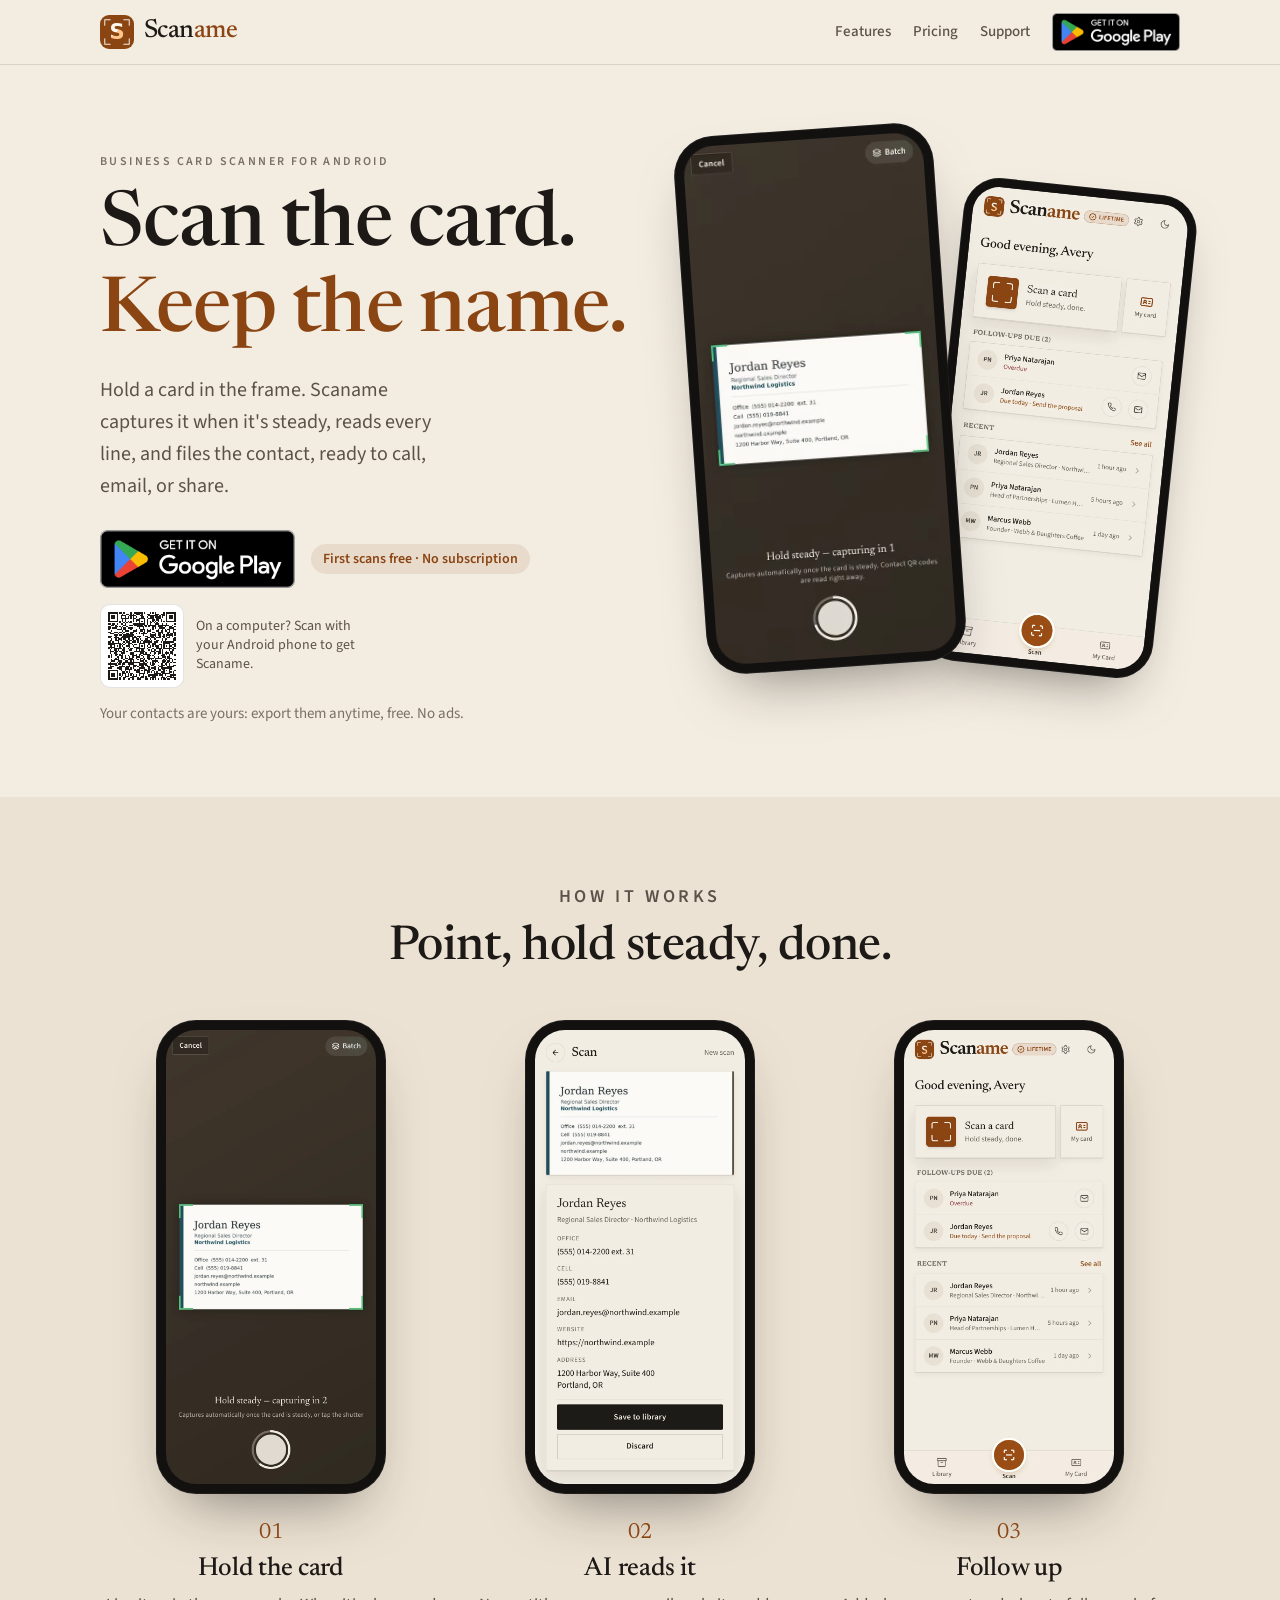
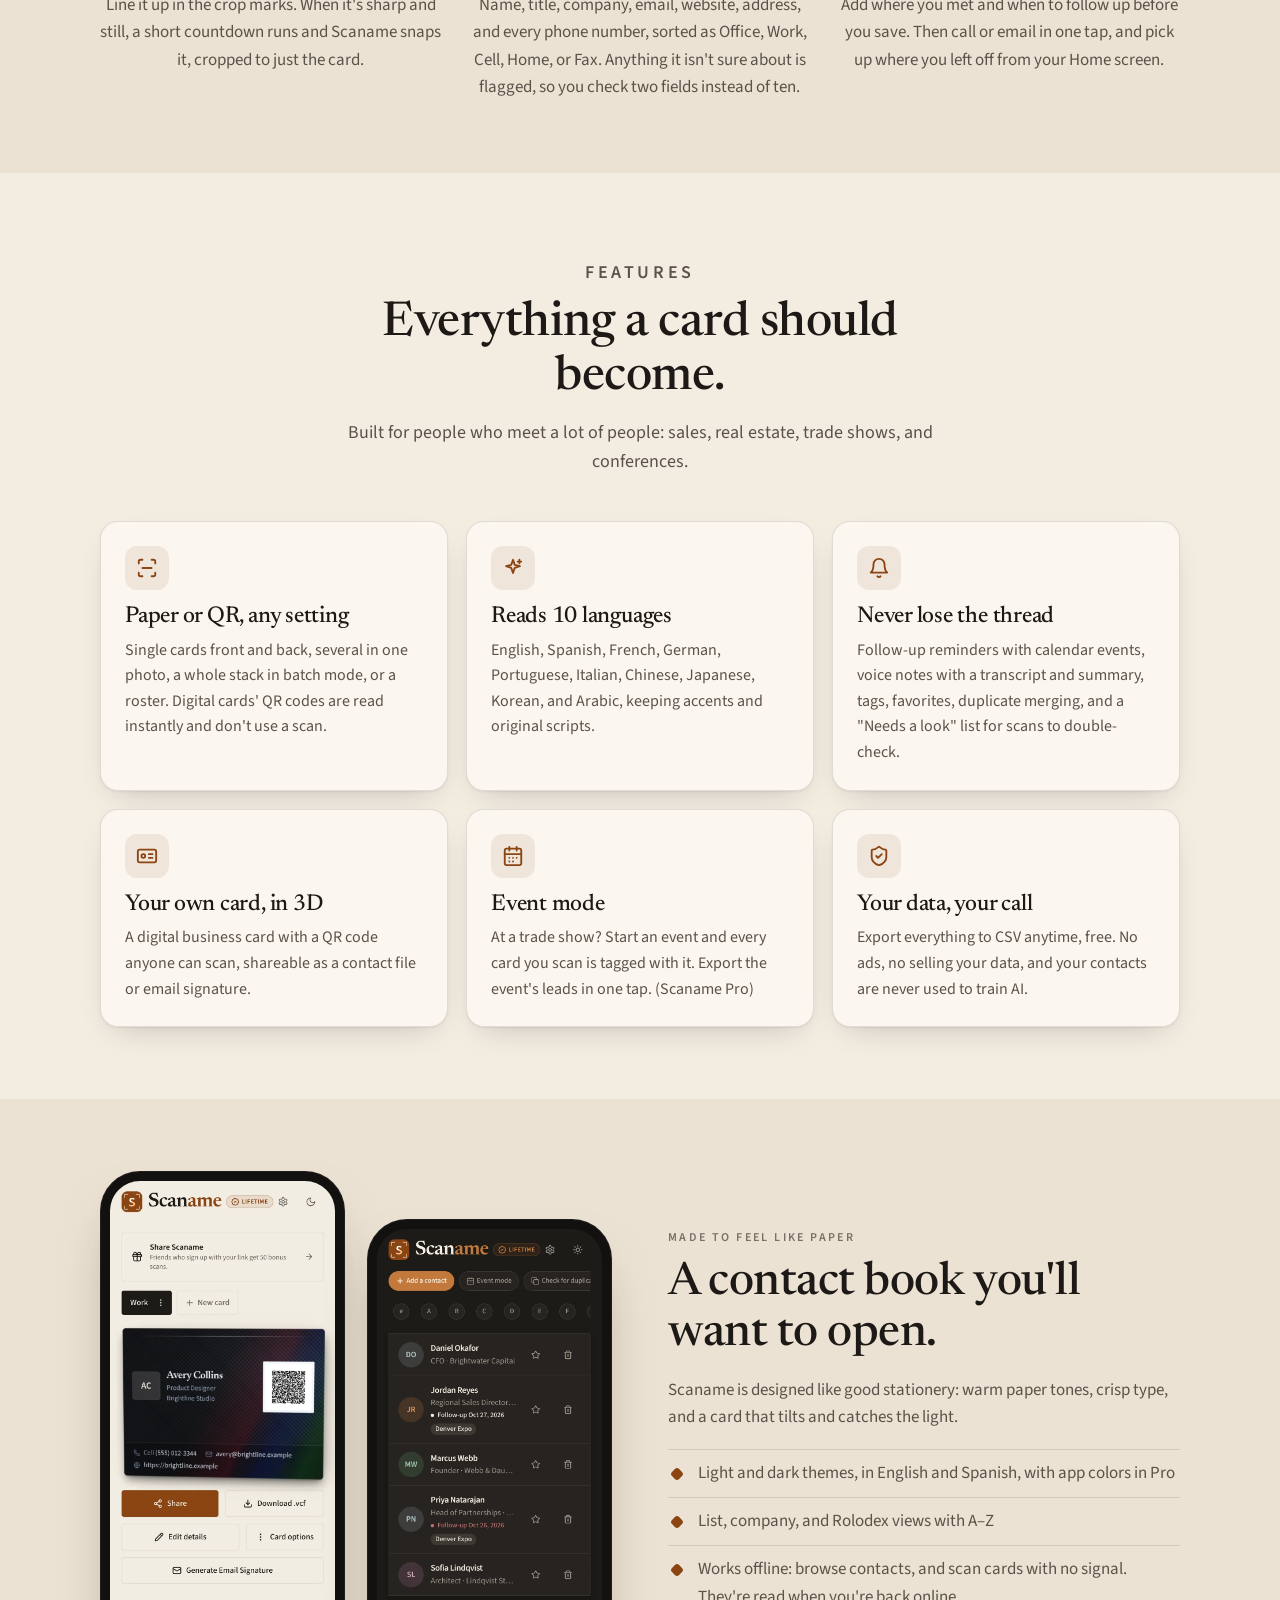
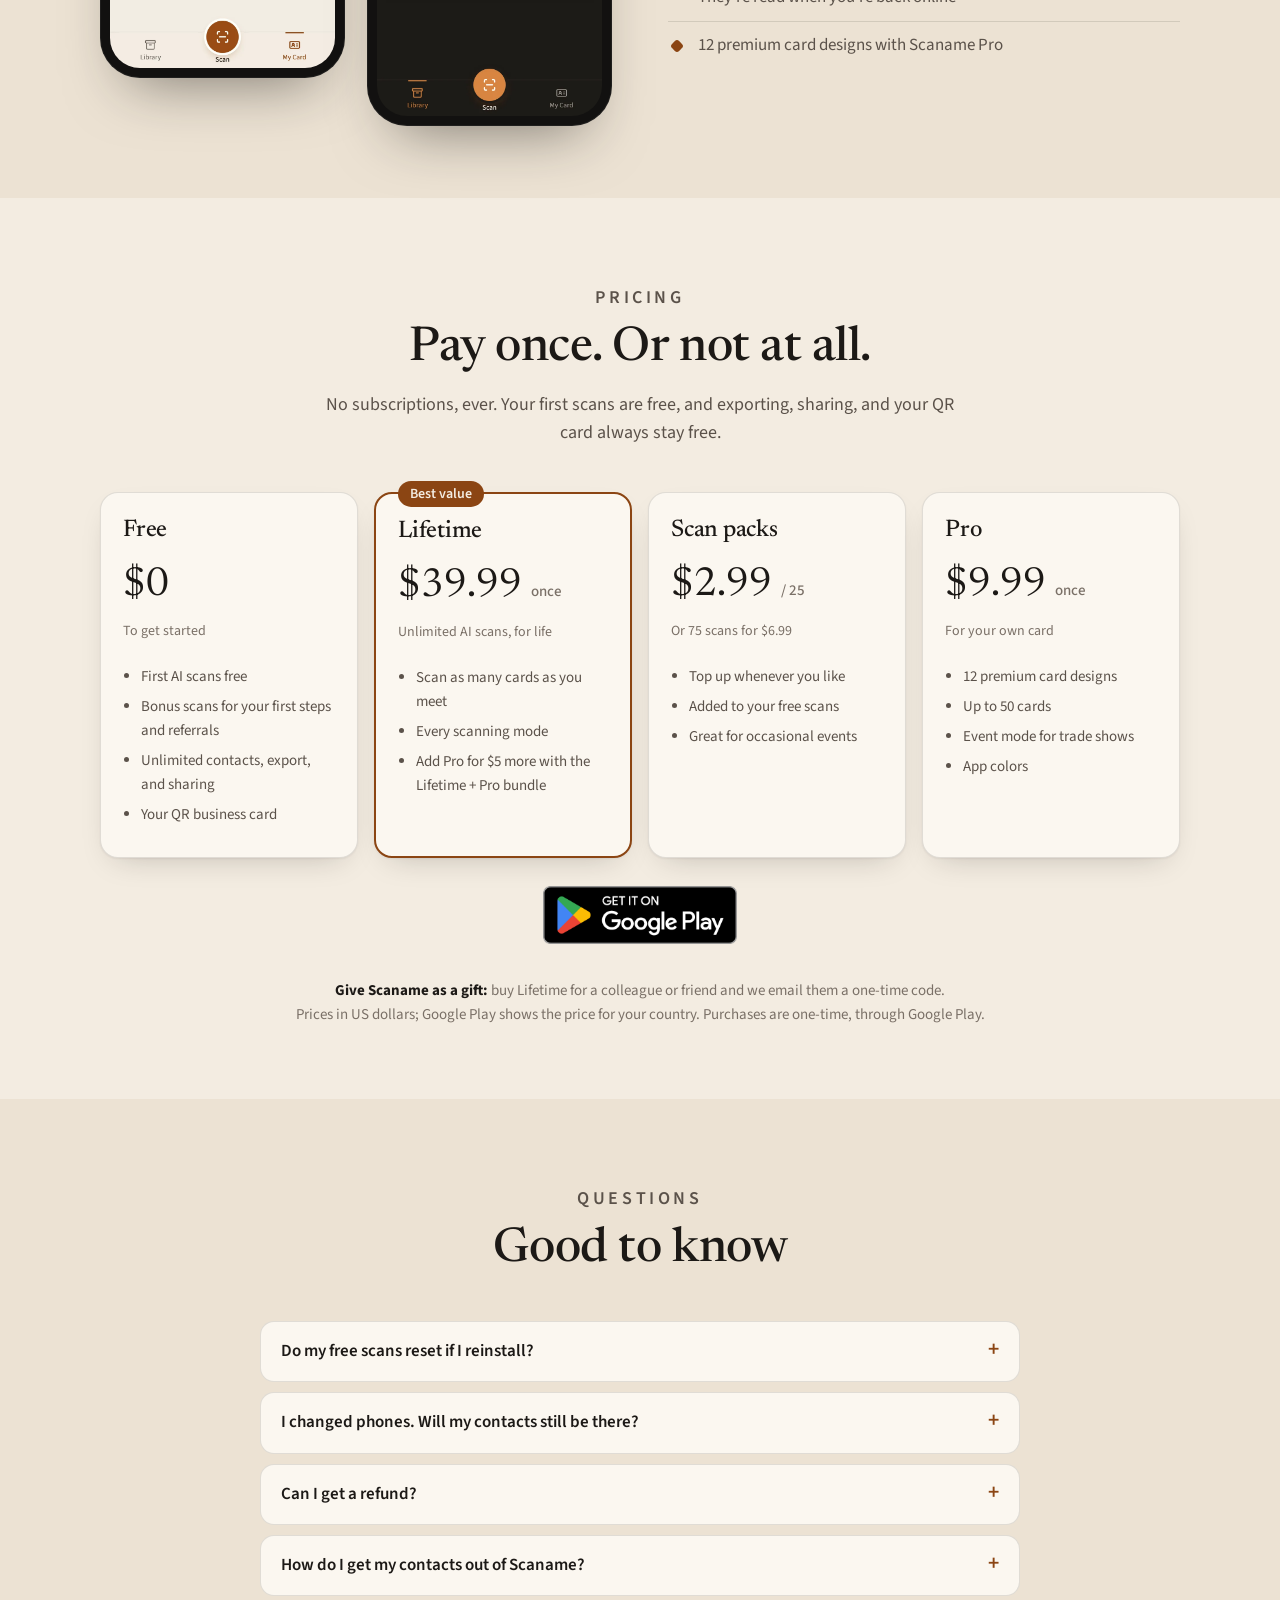
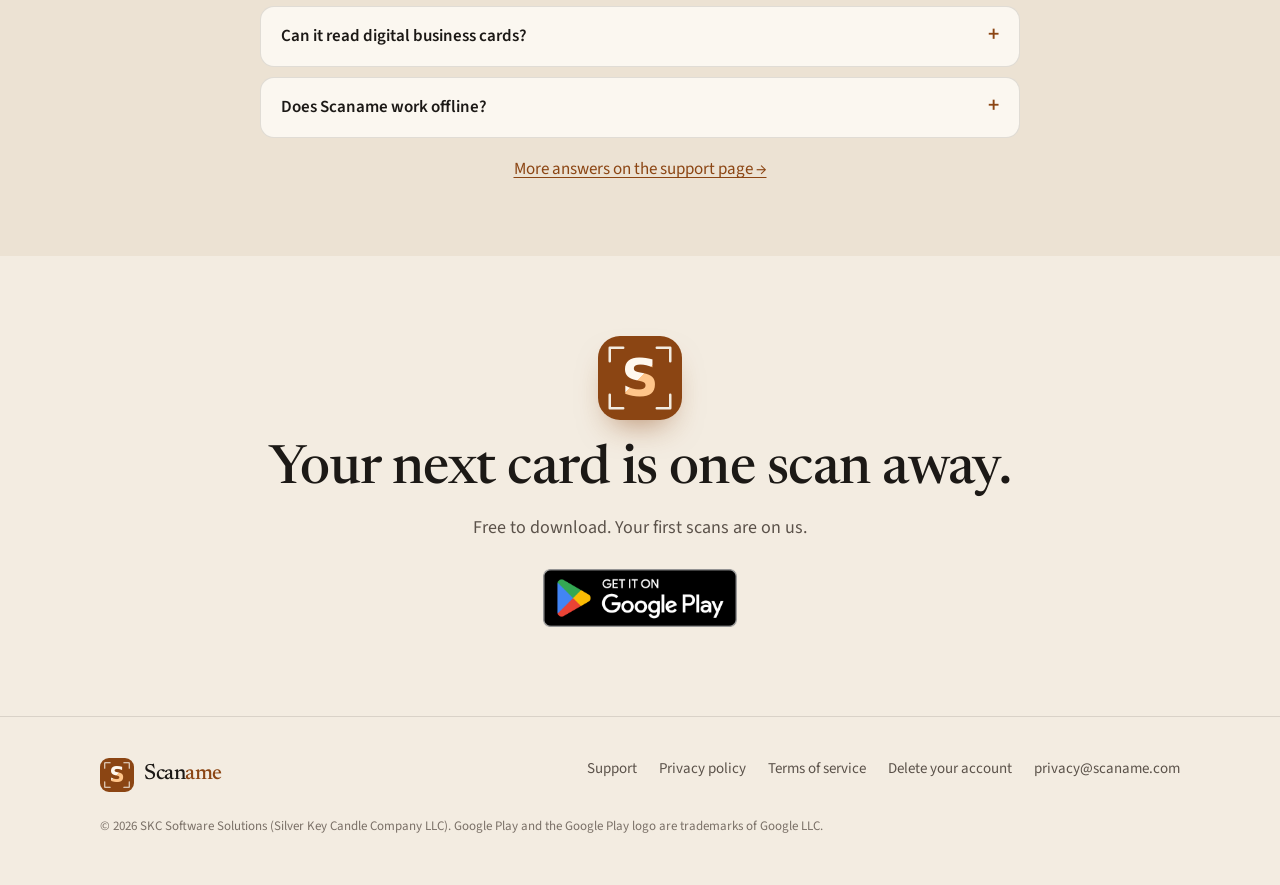
==== index.html @ 02da3399 "FAQ: scanning works with no signal Cards scanned offline are saved on the phone and read when the co" ====
<!doctype html>
<html lang="en">
<head>
<meta charset="utf-8">
<meta name="viewport" content="width=device-width, initial-scale=1">
<title>Scaname: business card scanner for Android</title>
<meta name="description" content="Scan business cards into contacts. Auto-capture, AI that reads every line, follow-ups, a QR business card, and no subscription.">
<link rel="canonical" href="https://scaname.com/">
<meta name="theme-color" content="#8b4513">
<meta property="og:type" content="website">
<meta property="og:title" content="Scaname: business card scanner for Android">
<meta property="og:description" content="Scan business cards into contacts. Auto-capture, AI that reads every line, follow-ups, a QR business card, and no subscription.">
<meta property="og:url" content="https://scaname.com/">
<meta property="og:image" content="https://scaname.com/assets/social-preview.png">
<meta name="twitter:card" content="summary_large_image">
<link rel="icon" href="/assets/icon.svg" type="image/svg+xml">
<link rel="icon" href="/assets/favicon-32.png" sizes="32x32" type="image/png">
<link rel="apple-touch-icon" href="/assets/apple-touch-icon.png">
<link rel="preconnect" href="https://fonts.googleapis.com">
<link rel="preconnect" href="https://fonts.gstatic.com" crossorigin>
<link href="https://fonts.googleapis.com/css2?family=Newsreader:opsz,wght@6..72,400;6..72,500&family=Source+Sans+3:wght@400;500;600;700&display=swap" rel="stylesheet">
<link rel="stylesheet" href="/assets/site.css?v=54ebdf9b">
</head>
<body>
<a class="skip" href="#main">Skip to content</a>
<header class="site-header">
  <div class="wrap">
    <a class="brand" href="/" aria-label="Scaname home">
      <img src="/assets/icon.svg" alt="" width="34" height="34">
      <span class="wordmark">Scan<span>ame</span></span>
    </a>
    <nav class="site-nav" aria-label="Main">
      <a href="/#features">Features</a>
      <a href="/#pricing">Pricing</a>
      <a href="/support">Support</a>
      <a class="play-small" href="https://play.google.com/store/apps/details?id=com.base6a77508bc9065e174b34ba67.app&amp;referrer=utm_source%3Dwebsite%26utm_medium%3Dweb%26utm_campaign%3Dheader%26utm_content%3Dhome"><img src="/assets/google-play-badge.png" alt="Get it on Google Play" width="117" height="35"></a>
    </nav>
  </div>
</header>

<main id="main">
<section class="hero">
  <div class="wrap">
    <div>
      <p class="eyebrow">Business card scanner for Android</p>
      <h1>Scan the card.<br><em>Keep the name.</em></h1>
      <p class="lede">Hold a card in the frame. Scaname captures it when it's steady, reads every line, and files the contact, ready to call, email, or share.</p>
      <div class="cta">
        <a class="play-badge" href="https://play.google.com/store/apps/details?id=com.base6a77508bc9065e174b34ba67.app&amp;referrer=utm_source%3Dwebsite%26utm_medium%3Dweb%26utm_campaign%3Dhero%26utm_content%3Dhome"><img src="/assets/google-play-badge.png" alt="Get it on Google Play" width="189" height="56"></a>
        <span class="pill">First scans free · No subscription</span>
        <div class="qr-get" aria-hidden="true"><img src="/assets/get-app-qr.svg" alt="" width="84" height="84"><span>On a computer? Scan with your Android phone to get Scaname.</span></div>
      </div>
      <p class="ios-note" hidden>Scaname is on Android for now. iPhone is on the way: <a href="mailto:support@scaname.com?subject=Tell%20me%20when%20Scaname%20is%20on%20iPhone">email us</a> and we&#x27;ll let you know.</p>
      <p class="fine">Your contacts are yours: export them anytime, free. No ads.</p>
    </div>
    <div class="phones" aria-hidden="false">
      <div class="phone"><video class="demo" poster="/assets/screens/camera.webp" width="390" height="844" autoplay muted loop playsinline preload="metadata" aria-label="Scaname capturing a business card on its own, reading every field, saving it with a follow-up, then reading a digital card&#x27;s QR code instantly"><source src="/assets/demo.mp4" type="video/mp4"><source src="/assets/demo.webm" type="video/webm"></video></div>
      <div class="phone"><img src="/assets/screens/home.webp" alt="The Scaname Home screen with follow-ups due and recent contacts" width="390" height="844"></div>
    </div>
  </div>
</section>

<section class="block alt" id="how">
  <div class="wrap">
    <div class="section-head">
      <p class="eyebrow">How it works</p>
      <h2>Point, hold steady, done.</h2>
    </div>
    <div class="steps">
      <div class="step"><div class="phone"><img src="/assets/screens/camera.webp" alt="Camera with crop marks turning green as the card is held steady" width="390" height="844" loading="lazy"></div><div class="num">01</div><h3>Hold the card</h3><p>Line it up in the crop marks. When it's sharp and still, a short countdown runs and Scaname snaps it, cropped to just the card.</p></div>
      <div class="step"><div class="phone"><img src="/assets/screens/scan.webp" alt="The AI result showing every field read from the card" width="390" height="844" loading="lazy"></div><div class="num">02</div><h3>AI reads it</h3><p>Name, title, company, email, website, address, and every phone number, sorted as Office, Work, Cell, Home, or Fax. Anything it isn't sure about is flagged, so you check two fields instead of ten.</p></div>
      <div class="step"><div class="phone"><img src="/assets/screens/home.webp" alt="The Home screen with follow-ups due and recent contacts" width="390" height="844" loading="lazy"></div><div class="num">03</div><h3>Follow up</h3><p>Add where you met and when to follow up before you save. Then call or email in one tap, and pick up where you left off from your Home screen.</p></div>
    </div>
  </div>
</section>

<section class="block" id="features">
  <div class="wrap">
    <div class="section-head">
      <p class="eyebrow">Features</p>
      <h2>Everything a card should become.</h2>
      <p>Built for people who meet a lot of people: sales, real estate, trade shows, and conferences.</p>
    </div>
    <div class="features">
      <div class="feature"><div class="ico"><svg viewBox="0 0 24 24" fill="none" stroke="currentColor" stroke-width="2" stroke-linecap="round" stroke-linejoin="round" aria-hidden="true"><path d="M3 7V5a2 2 0 0 1 2-2h2M17 3h2a2 2 0 0 1 2 2v2M21 17v2a2 2 0 0 1-2 2h-2M7 21H5a2 2 0 0 1-2-2v-2M7 12h10"/></svg></div><h3>Paper or QR, any setting</h3><p>Single cards front and back, several in one photo, a whole stack in batch mode, or a roster. Digital cards' QR codes are read instantly and don't use a scan.</p></div>
      <div class="feature"><div class="ico"><svg viewBox="0 0 24 24" fill="none" stroke="currentColor" stroke-width="2" stroke-linecap="round" stroke-linejoin="round" aria-hidden="true"><path d="M12 3l1.9 5.6L19.5 10l-5.6 1.9L12 17.5l-1.9-5.6L4.5 10l5.6-1.4z"/><path d="M19 3v4M17 5h4"/></svg></div><h3>Reads 10 languages</h3><p>English, Spanish, French, German, Portuguese, Italian, Chinese, Japanese, Korean, and Arabic, keeping accents and original scripts.</p></div>
      <div class="feature"><div class="ico"><svg viewBox="0 0 24 24" fill="none" stroke="currentColor" stroke-width="2" stroke-linecap="round" stroke-linejoin="round" aria-hidden="true"><path d="M6 8a6 6 0 0 1 12 0c0 7 3 9 3 9H3s3-2 3-9"/><path d="M10.3 21a1.94 1.94 0 0 0 3.4 0"/></svg></div><h3>Never lose the thread</h3><p>Follow-up reminders with calendar events, voice notes with a transcript and summary, tags, favorites, duplicate merging, and a "Needs a look" list for scans to double-check.</p></div>
      <div class="feature"><div class="ico"><svg viewBox="0 0 24 24" fill="none" stroke="currentColor" stroke-width="2" stroke-linecap="round" stroke-linejoin="round" aria-hidden="true"><rect x="2" y="5" width="20" height="14" rx="2"/><circle cx="8" cy="12" r="2"/><path d="M14 10h4M14 14h4"/></svg></div><h3>Your own card, in 3D</h3><p>A digital business card with a QR code anyone can scan, shareable as a contact file or email signature.</p></div>
      <div class="feature"><div class="ico"><svg viewBox="0 0 24 24" fill="none" stroke="currentColor" stroke-width="2" stroke-linecap="round" stroke-linejoin="round" aria-hidden="true"><rect x="3" y="4" width="18" height="18" rx="2"/><path d="M16 2v4M8 2v4M3 10h18M8 14h.01M12 14h.01M16 14h.01M8 18h.01M12 18h.01"/></svg></div><h3>Event mode</h3><p>At a trade show? Start an event and every card you scan is tagged with it. Export the event's leads in one tap. (Scaname Pro)</p></div>
      <div class="feature"><div class="ico"><svg viewBox="0 0 24 24" fill="none" stroke="currentColor" stroke-width="2" stroke-linecap="round" stroke-linejoin="round" aria-hidden="true"><path d="M20 13c0 5-3.5 7.5-7.66 8.95a1 1 0 0 1-.67-.01C7.5 20.5 4 18 4 13V6a1 1 0 0 1 1-1c2 0 4.5-1.2 6.24-2.72a1.17 1.17 0 0 1 1.52 0C14.51 3.81 17 5 19 5a1 1 0 0 1 1 1z"/><path d="m9 12 2 2 4-4"/></svg></div><h3>Your data, your call</h3><p>Export everything to CSV anytime, free. No ads, no selling your data, and your contacts are never used to train AI.</p></div>
    </div>
  </div>
</section>

<section class="block alt showcase">
  <div class="wrap">
    <div class="shots">
      <div class="phone"><img src="/assets/screens/mycard.webp" alt="A digital business card in a premium design with a QR code" width="390" height="844" loading="lazy"></div>
      <div class="phone"><img src="/assets/screens/library_dark.webp" alt="The contact library in dark mode" width="390" height="844" loading="lazy"></div>
    </div>
    <div>
      <p class="eyebrow">Made to feel like paper</p>
      <h2>A contact book you'll want to open.</h2>
      <p style="color:var(--ink-soft)">Scaname is designed like good stationery: warm paper tones, crisp type, and a card that tilts and catches the light.</p>
      <ul>
        <li>Light and dark themes, in English and Spanish, with app colors in Pro</li>
        <li>List, company, and Rolodex views with A–Z</li>
        <li>Works offline: browse contacts, and scan cards with no signal. They&#x27;re read when you&#x27;re back online</li>
        <li>12 premium card designs with Scaname Pro</li>
      </ul>
    </div>
  </div>
</section>

<section class="block" id="pricing">
  <div class="wrap">
    <div class="section-head">
      <p class="eyebrow">Pricing</p>
      <h2>Pay once. Or not at all.</h2>
      <p>No subscriptions, ever. Your first scans are free, and exporting, sharing, and your QR card always stay free.</p>
    </div>
    <div class="plans">
      <div class="plan"><h3>Free</h3><div class="price">$0</div><p class="note">To get started</p><ul><li>First AI scans free</li><li>Bonus scans for your first steps and referrals</li><li>Unlimited contacts, export, and sharing</li><li>Your QR business card</li></ul></div>
      <div class="plan featured"><span class="pill tag">Best value</span><h3>Lifetime</h3><div class="price">$39.99 <small>once</small></div><p class="note">Unlimited AI scans, for life</p><ul><li>Scan as many cards as you meet</li><li>Every scanning mode</li><li>Add Pro for $5 more with the Lifetime + Pro bundle</li></ul></div>
      <div class="plan"><h3>Scan packs</h3><div class="price">$2.99 <small>/ 25</small></div><p class="note">Or 75 scans for $6.99</p><ul><li>Top up whenever you like</li><li>Added to your free scans</li><li>Great for occasional events</li></ul></div>
      <div class="plan"><h3>Pro</h3><div class="price">$9.99 <small>once</small></div><p class="note">For your own card</p><ul><li>12 premium card designs</li><li>Up to 50 cards</li><li>Event mode for trade shows</li><li>App colors</li></ul></div>
    </div>
    <p class="pricing-cta"><a class="play-badge" href="https://play.google.com/store/apps/details?id=com.base6a77508bc9065e174b34ba67.app&amp;referrer=utm_source%3Dwebsite%26utm_medium%3Dweb%26utm_campaign%3Dpricing%26utm_content%3Dhome"><img src="/assets/google-play-badge.png" alt="Get it on Google Play" width="189" height="56"></a></p>
    <p class="pricing-foot"><strong>Give Scaname as a gift:</strong> buy Lifetime for a colleague or friend and we email them a one-time code.<br>Prices in US dollars; Google Play shows the price for your country. Purchases are one-time, through Google Play.</p>
  </div>
</section>

<section class="block alt">
  <div class="wrap">
    <div class="section-head"><p class="eyebrow">Questions</p><h2>Good to know</h2></div>
    <div class="faq">
      <details><summary>Do my free scans reset if I reinstall?</summary><p>No. Scans are counted on your account, so reinstalling or switching phones doesn&#x27;t reset them, and you don&#x27;t lose any.</p></details>
<details><summary>I changed phones. Will my contacts still be there?</summary><p>Yes. Your contacts, cards and notes are saved to your account, not your phone. Install Scaname from Google Play and sign in the same way you did before (email, Google or Apple), and everything will be there.</p></details>
<details><summary>Can I get a refund?</summary><p>Within 48 hours of buying, you can request a refund through Google Play, and it&#x27;s usually automatic. After that, refunds go through Google Play&#x27;s standard process. Our Terms of Service have the details.</p></details>
<details><summary>How do I get my contacts out of Scaname?</summary><p>Go to Settings, then Your data, then Export all contacts (CSV). It&#x27;s free, with no unlock needed. You can also share any single contact as a contact file.</p></details>
<details><summary>Can it read digital business cards?</summary><p>Yes. Point the camera at a contact QR code (another Scaname user&#x27;s card, or most digital-card apps) and the contact fills in instantly. QR codes don&#x27;t use a scan, even on the free plan.</p></details>
<details><summary>Does Scaname work offline?</summary><p>Yes. You can browse your contacts and your card without a connection, and changes sync when you&#x27;re back online. You can scan cards with no signal too: they&#x27;re saved on your phone and read automatically by the AI as soon as you&#x27;re back online. You&#x27;ll find them under Batch.</p></details>
      <p style="text-align:center;margin-top:18px"><a href="/support">More answers on the support page →</a></p>
    </div>
  </div>
</section>

<section class="cta-band">
  <div class="wrap">
    <img class="icon" src="/assets/icon.svg" alt="" width="84" height="84">
    <h2>Your next card is one scan away.</h2>
    <p>Free to download. Your first scans are on us.</p>
    <a class="play-badge" href="https://play.google.com/store/apps/details?id=com.base6a77508bc9065e174b34ba67.app&amp;referrer=utm_source%3Dwebsite%26utm_medium%3Dweb%26utm_campaign%3Dcta%26utm_content%3Dhome"><img src="/assets/google-play-badge.png" alt="Get it on Google Play" width="189" height="56"></a>
    <p class="ios-note" hidden>Scaname is on Android for now. iPhone is on the way: <a href="mailto:support@scaname.com?subject=Tell%20me%20when%20Scaname%20is%20on%20iPhone">email us</a> and we&#x27;ll let you know.</p>
  </div>
</section>
</main>
<div class="get-bar" hidden>
  <img src="/assets/icon.svg" alt="" width="36" height="36">
  <span><strong>Scaname</strong><small>Free on Google Play</small></span>
  <a class="get-bar-btn" href="https://play.google.com/store/apps/details?id=com.base6a77508bc9065e174b34ba67.app&amp;referrer=utm_source%3Dwebsite%26utm_medium%3Dweb%26utm_campaign%3Dsticky_bar%26utm_content%3Dhome">Install</a>
  <button type="button" class="get-bar-close" aria-label="Close">×</button>
</div>
<footer class="site-footer">
  <div class="wrap">
    <a class="brand" href="/"><img src="/assets/icon.svg" alt="" width="28" height="28"><span class="wordmark" style="font-size:22px">Scan<span>ame</span></span></a>
    <nav aria-label="Footer">
      <a href="/support">Support</a>
      <a href="/privacy">Privacy policy</a>
      <a href="/terms">Terms of service</a>
      <a href="/delete-account">Delete your account</a>
      <a href="mailto:privacy@scaname.com">privacy@scaname.com</a>
    </nav>
    <p class="legal">© 2026 SKC Software Solutions (Silver Key Candle Company LLC). Google Play and the Google Play logo are trademarks of Google LLC.</p>
  </div>
</footer>
<script src="/assets/site.js?v=55bf792c" defer></script>
</body>
</html>
---- assets/site.css ----
/* Scaname website. Same palette and type as the app (src/index.css):
   Newsreader for display, Source Sans 3 for text, paper / ink / rust. */
:root {
  --paper: #f3ece1;
  --paper-2: #ece2d3;
  --card: #fbf7f0;
  --ink: #1c1916;
  --ink-soft: #5b524a;
  --muted: #7a7067;
  --rust: #8b4513;
  --rust-soft: rgba(139, 69, 19, 0.1);
  --line: rgba(28, 25, 22, 0.12);
  --shadow: 0 1px 2px rgba(28, 25, 22, 0.06), 0 12px 32px -16px rgba(28, 25, 22, 0.28);
  --radius: 18px;
  --display: "Newsreader", Georgia, "Times New Roman", serif;
  --body: "Source Sans 3", system-ui, -apple-system, "Segoe UI", Roboto, sans-serif;
}
@media (prefers-color-scheme: dark) {
  :root {
    --paper: #1c1916;
    --paper-2: #24201c;
    --card: #2a2622;
    --ink: #f3ece1;
    --ink-soft: #c9bfb2;
    --muted: #9d9286;
    --rust: #c47a3a;
    --rust-soft: rgba(196, 122, 58, 0.14);
    --line: rgba(243, 236, 225, 0.12);
    --shadow: 0 1px 2px rgba(0, 0, 0, 0.3), 0 16px 36px -18px rgba(0, 0, 0, 0.7);
  }
}

*, *::before, *::after { box-sizing: border-box; }
html { -webkit-text-size-adjust: 100%; scroll-behavior: smooth; }
@media (prefers-reduced-motion: reduce) { html { scroll-behavior: auto; } }
body {
  margin: 0;
  background: var(--paper);
  color: var(--ink);
  font: 400 17px/1.6 var(--body);
  -webkit-font-smoothing: antialiased;
}
img { max-width: 100%; height: auto; display: block; }
a { color: var(--rust); text-underline-offset: 3px; }
h1, h2, h3 { font-family: var(--display); font-weight: 500; line-height: 1.12; margin: 0; letter-spacing: -0.01em; }
p { margin: 0; }
.wrap { width: 100%; max-width: 1120px; margin: 0 auto; padding: 0 20px; }
.narrow { max-width: 760px; }
.skip { position: absolute; left: -9999px; }
.skip:focus { left: 16px; top: 16px; background: var(--card); padding: 8px 12px; border-radius: 8px; z-index: 10; }
:focus-visible { outline: 2px solid var(--rust); outline-offset: 3px; border-radius: 6px; }

/* Header */
.site-header {
  position: sticky; top: 0; z-index: 5;
  background: color-mix(in srgb, var(--paper) 88%, transparent);
  backdrop-filter: blur(10px);
  border-bottom: 1px solid var(--line);
}
.site-header .wrap { display: flex; align-items: center; gap: 16px; height: 64px; }
.brand { display: inline-flex; align-items: center; gap: 10px; text-decoration: none; color: var(--ink); }
.brand img { width: 34px; height: 34px; border-radius: 9px; }
.wordmark { font-family: var(--display); font-size: 26px; font-weight: 500; letter-spacing: -0.02em; }
.wordmark span { color: var(--rust); }
.site-nav { margin-left: auto; display: flex; align-items: center; gap: 22px; }
.site-nav a { color: var(--ink-soft); text-decoration: none; font-weight: 500; font-size: 15px; }
.site-nav a:hover { color: var(--ink); }
.site-nav .play-small img { height: 38px; width: auto; }
@media (max-width: 720px) {
  .site-nav a:not(.play-small) { display: none; }
}

/* Buttons and badges */
.play-badge { display: inline-block; }
.play-badge img { height: 58px; width: auto; }
.btn {
  display: inline-flex; align-items: center; justify-content: center; gap: 8px;
  padding: 12px 20px; border-radius: 12px; font-weight: 600; text-decoration: none;
  border: 1px solid var(--line); color: var(--ink); background: var(--card);
}
.btn:hover { border-color: var(--rust); }
.eyebrow { font-size: 12px; letter-spacing: 0.2em; text-transform: uppercase; color: var(--muted); font-weight: 600; }
.pill {
  display: inline-flex; align-items: center; gap: 6px;
  padding: 4px 12px; border-radius: 999px; font-size: 14px; font-weight: 600;
  background: var(--rust-soft); color: var(--rust);
}

/* Hero */
.hero { padding: 64px 0 48px; overflow: hidden; }
.hero .wrap { display: grid; grid-template-columns: 1.05fr 0.95fr; gap: 48px; align-items: center; }
.hero h1 { font-size: clamp(44px, 6.4vw, 76px); margin: 14px 0 18px; }
.hero h1 em { font-style: normal; color: var(--rust); }
.hero .lede { font-size: 20px; color: var(--ink-soft); max-width: 34ch; }
.hero .cta { margin-top: 28px; display: flex; flex-wrap: wrap; align-items: center; gap: 16px; }
.hero .fine { margin-top: 14px; color: var(--muted); font-size: 15px; }
.phones { position: relative; height: 620px; }
/* The demo video (first phone) stays in front; the Home screen tucks in behind. */
.phones .phone:first-child { position: absolute; left: 0; top: 0; transform: rotate(-4deg); z-index: 2; }
.phones .phone:last-child { position: absolute; right: -4%; top: 70px; transform: rotate(6deg) scale(0.9); transform-origin: top right; z-index: 1; }
@media (max-width: 900px) {
  .hero .wrap { grid-template-columns: 1fr; }
  .hero { padding-top: 40px; }
  .phones { height: 520px; max-width: 480px; margin: 8px auto 0; width: 100%; }
  /* One phone on small screens: just the video, centered and uncovered. */
  .phones .phone:first-child { left: 50%; transform: translateX(-50%) rotate(-2deg); }
  .phones .phone:last-child { display: none; }
}

/* Phone frame around a screenshot */
.phone {
  width: 260px; padding: 10px; border-radius: 40px;
  background: #121110; box-shadow: 0 30px 60px -28px rgba(28, 25, 22, 0.55), 0 0 0 1px rgba(255, 255, 255, 0.06) inset;
}
.phone img { border-radius: 30px; width: 100%; aspect-ratio: 390 / 844; object-fit: cover; }
@media (max-width: 520px) { .phone { width: 210px; } }

/* Sections */
section.block { padding: 72px 0; }
section.alt { background: var(--paper-2); }
.section-head { text-align: center; max-width: 640px; margin: 0 auto 44px; }
.section-head h2 { font-size: clamp(32px, 4.4vw, 48px); margin-top: 10px; }
.section-head p { margin-top: 14px; color: var(--ink-soft); font-size: 18px; }

/* Steps */
.steps { display: grid; grid-template-columns: repeat(3, 1fr); gap: 28px; }
.step { text-align: center; }
.step .phone { margin: 0 auto 22px; width: 230px; }
.step .num { font-family: var(--display); color: var(--rust); font-size: 22px; }
.step h3 { font-size: 26px; margin: 4px 0 8px; }
.step p { color: var(--ink-soft); }
@media (max-width: 860px) { .steps { grid-template-columns: 1fr; gap: 48px; } }

/* Feature cards */
.features { display: grid; grid-template-columns: repeat(3, 1fr); gap: 18px; }
.feature {
  background: var(--card); border: 1px solid var(--line); border-radius: var(--radius);
  padding: 24px; box-shadow: var(--shadow);
}
.feature .ico {
  width: 44px; height: 44px; border-radius: 12px; display: grid; place-items: center;
  background: var(--rust-soft); color: var(--rust); margin-bottom: 14px;
}
.feature .ico svg { width: 22px; height: 22px; }
.feature h3 { font-size: 23px; margin-bottom: 8px; }
.feature p { color: var(--ink-soft); font-size: 16px; }
@media (max-width: 900px) { .features { grid-template-columns: 1fr 1fr; } }
@media (max-width: 600px) { .features { grid-template-columns: 1fr; } }

/* Showcase */
.showcase .wrap { display: grid; grid-template-columns: minmax(0, 1fr) minmax(0, 1fr); gap: 56px; align-items: center; }
.showcase .shots { display: flex; gap: 22px; justify-content: center; align-items: flex-start; }
.showcase .shots .phone:last-child { margin-top: 48px; }
.showcase h2 { font-size: clamp(32px, 4.4vw, 46px); margin: 10px 0 16px; }
.showcase ul { margin: 18px 0 0; padding: 0; list-style: none; }
.showcase li { padding: 10px 0 10px 30px; position: relative; color: var(--ink-soft); border-top: 1px solid var(--line); }
.showcase li::before { content: ""; position: absolute; left: 4px; top: 19px; width: 10px; height: 10px; border-radius: 3px; background: var(--rust); transform: rotate(45deg); }
@media (max-width: 900px) {
  .showcase .wrap { grid-template-columns: minmax(0, 1fr); }
  .showcase .shots { order: 2; }
}
@media (max-width: 560px) {
  .showcase .shots { gap: 12px; }
  .showcase .shots .phone { width: calc(50% - 6px); padding: 7px; border-radius: 30px; }
  .showcase .shots .phone img { border-radius: 23px; }
}

/* Pricing */
.plans { display: grid; grid-template-columns: repeat(4, 1fr); gap: 16px; align-items: stretch; }
.plan {
  background: var(--card); border: 1px solid var(--line); border-radius: var(--radius);
  padding: 24px 22px; display: flex; flex-direction: column; box-shadow: var(--shadow);
}
.plan.featured { border: 2px solid var(--rust); position: relative; }
/* A solid tag that sits on the card's top border (the plain pill is see-through,
   so the border line ran through its text). */
.plan.featured .tag {
  position: absolute; top: 0; left: 22px; transform: translateY(-50%);
  background: var(--rust); color: var(--paper); line-height: 1.3; white-space: nowrap;
}
.plan h3 { font-size: 24px; }
.plan .price { font-family: var(--display); font-size: 40px; margin: 10px 0 2px; }
.plan .price small { font-family: var(--body); font-size: 15px; color: var(--muted); font-weight: 500; }
.plan .note { color: var(--muted); font-size: 14px; }
.plan ul { margin: 16px 0 0; padding-left: 18px; color: var(--ink-soft); font-size: 15px; }
.plan li { margin: 6px 0; }
.pricing-foot { text-align: center; margin-top: 26px; color: var(--muted); font-size: 15px; }
.pricing-foot strong { color: var(--ink); }
@media (max-width: 1000px) { .plans { grid-template-columns: 1fr 1fr; } }
@media (max-width: 560px) { .plans { grid-template-columns: 1fr; } }

/* FAQ */
.faq { max-width: 760px; margin: 0 auto; }
.faq details {
  background: var(--card); border: 1px solid var(--line); border-radius: 14px;
  padding: 0 20px; margin-bottom: 10px;
}
.faq summary { cursor: pointer; padding: 16px 0; font-weight: 600; list-style: none; display: flex; justify-content: space-between; gap: 12px; }
.faq summary::-webkit-details-marker { display: none; }
.faq summary::after { content: "+"; color: var(--rust); font-size: 22px; line-height: 1; }
.faq details[open] summary::after { content: "–"; }
.faq details p { padding: 0 0 18px; color: var(--ink-soft); }

/* Final call to action */
.cta-band { text-align: center; padding: 80px 0; }
.cta-band img.icon { width: 84px; height: 84px; border-radius: 22px; margin: 0 auto 20px; box-shadow: 0 16px 32px -14px rgba(139, 69, 19, 0.6); }
.cta-band h2 { font-size: clamp(34px, 5vw, 54px); }
.cta-band p { color: var(--ink-soft); margin: 14px auto 26px; max-width: 46ch; font-size: 18px; }

/* Text pages: legal, support, account deletion */
.page { padding: 48px 0 72px; }
.page h1 { font-size: clamp(36px, 5vw, 52px); }
.page .updated { color: var(--muted); font-size: 15px; margin: 10px 0 28px; }
.doc {
  background: var(--card); border: 1px solid var(--line); border-radius: var(--radius);
  padding: 28px; box-shadow: var(--shadow);
}
.doc h2 { font-family: var(--body); font-size: 20px; font-weight: 700; margin: 30px 0 10px; letter-spacing: 0; }
.doc section:first-child h2, .doc > h2:first-child { margin-top: 0; }
.doc p, .doc li { color: var(--ink-soft); font-size: 16px; }
.doc p + p { margin-top: 10px; }
.doc ul, .doc ol { padding-left: 22px; margin: 8px 0; }
.doc li { margin: 6px 0; }
.doc strong { color: var(--ink); }
.callout {
  border-left: 4px solid var(--rust); background: var(--rust-soft);
  padding: 14px 18px; border-radius: 10px; margin: 16px 0; color: var(--ink);
}
@media (max-width: 560px) { .doc { padding: 20px; } }

/* Footer */
.site-footer { border-top: 1px solid var(--line); padding: 40px 0 48px; color: var(--muted); font-size: 15px; }
.site-footer .wrap { display: flex; flex-wrap: wrap; gap: 24px; justify-content: space-between; align-items: flex-start; }
.site-footer nav { display: flex; flex-wrap: wrap; gap: 8px 22px; }
.site-footer nav a { color: var(--ink-soft); text-decoration: none; }
.site-footer nav a:hover { color: var(--rust); }
.site-footer .legal { width: 100%; font-size: 13px; }

/* --- Getting to the app --------------------------------------------- */
.phone video { display: block; border-radius: 30px; width: 100%; height: auto; aspect-ratio: 390 / 844; object-fit: cover; background: var(--ink); }

/* Desktop: a QR code to send people to their phone. */
.qr-get { display: none; align-items: center; gap: 12px; max-width: 280px; }
.qr-get img { width: 84px; height: 84px; padding: 6px; background: #fff; border-radius: 10px; border: 1px solid var(--line); }
.qr-get span { font-size: 14px; color: var(--ink-soft); line-height: 1.35; }
@media (min-width: 900px) and (hover: hover) and (pointer: fine) { .qr-get { display: flex; } }

/* iPhone visitors. */
.ios-note { margin-top: 14px; font-size: 15px; color: var(--ink-soft); }
.ios-note[hidden] { display: none; }
.cta-band .ios-note { margin-top: 16px; }

.pricing-cta { text-align: center; margin: 28px 0 0; }

/* Android phones: a slim bar once the top badge has scrolled away. */
.get-bar {
  position: fixed; left: 12px; right: 12px; bottom: calc(12px + env(safe-area-inset-bottom)); z-index: 50;
  display: flex; align-items: center; gap: 12px; padding: 10px 10px 10px 12px;
  background: var(--card); color: var(--ink); border: 1px solid var(--line); border-radius: 16px;
  box-shadow: 0 10px 30px rgba(28, 25, 22, 0.18);
}
.get-bar[hidden] { display: none; }
.get-bar img { border-radius: 9px; flex-shrink: 0; }
.get-bar span { display: flex; flex-direction: column; line-height: 1.2; min-width: 0; flex: 1; }
.get-bar small { color: var(--ink-soft); font-size: 13px; }
.get-bar-btn {
  background: var(--rust); color: #fff; text-decoration: none; font-weight: 600; font-size: 15px;
  padding: 9px 18px; border-radius: 999px; flex-shrink: 0;
}
.get-bar-close { background: none; border: 0; color: var(--ink-soft); font-size: 24px; line-height: 1; padding: 4px 6px; cursor: pointer; }
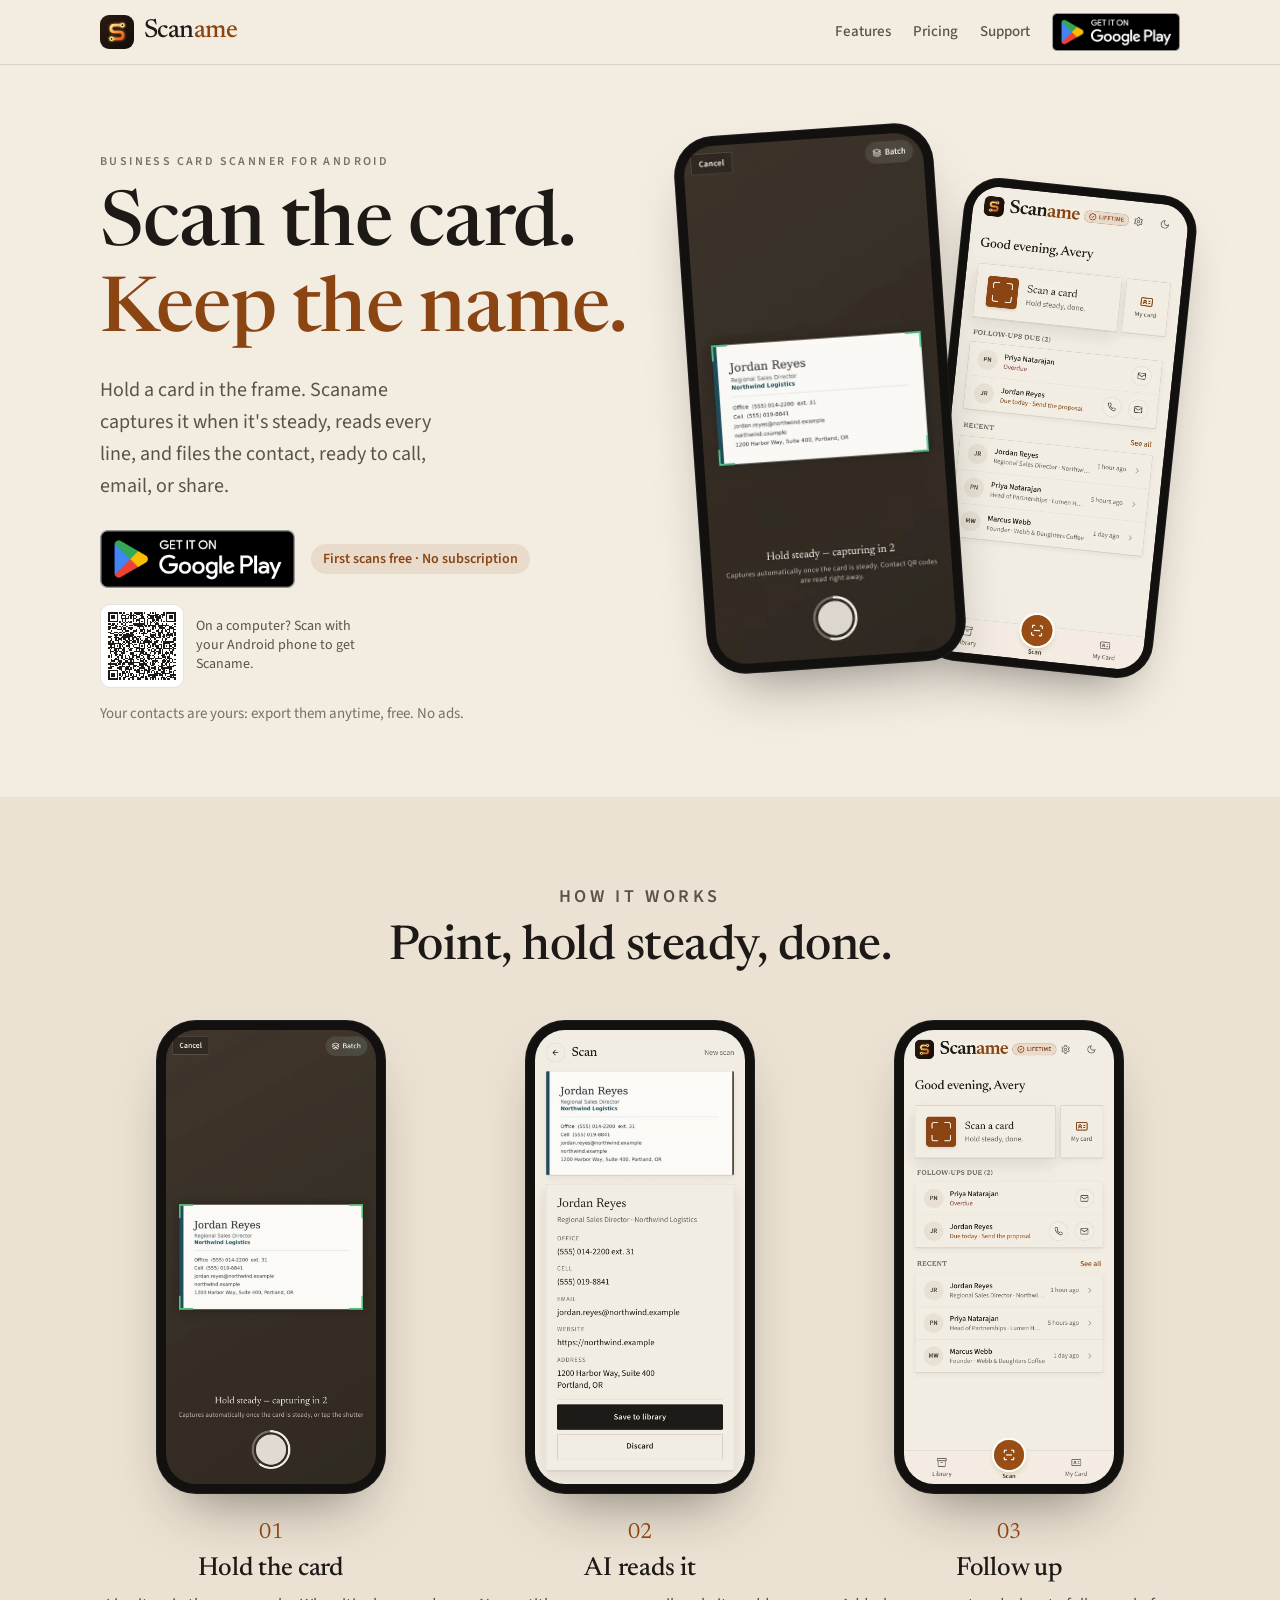
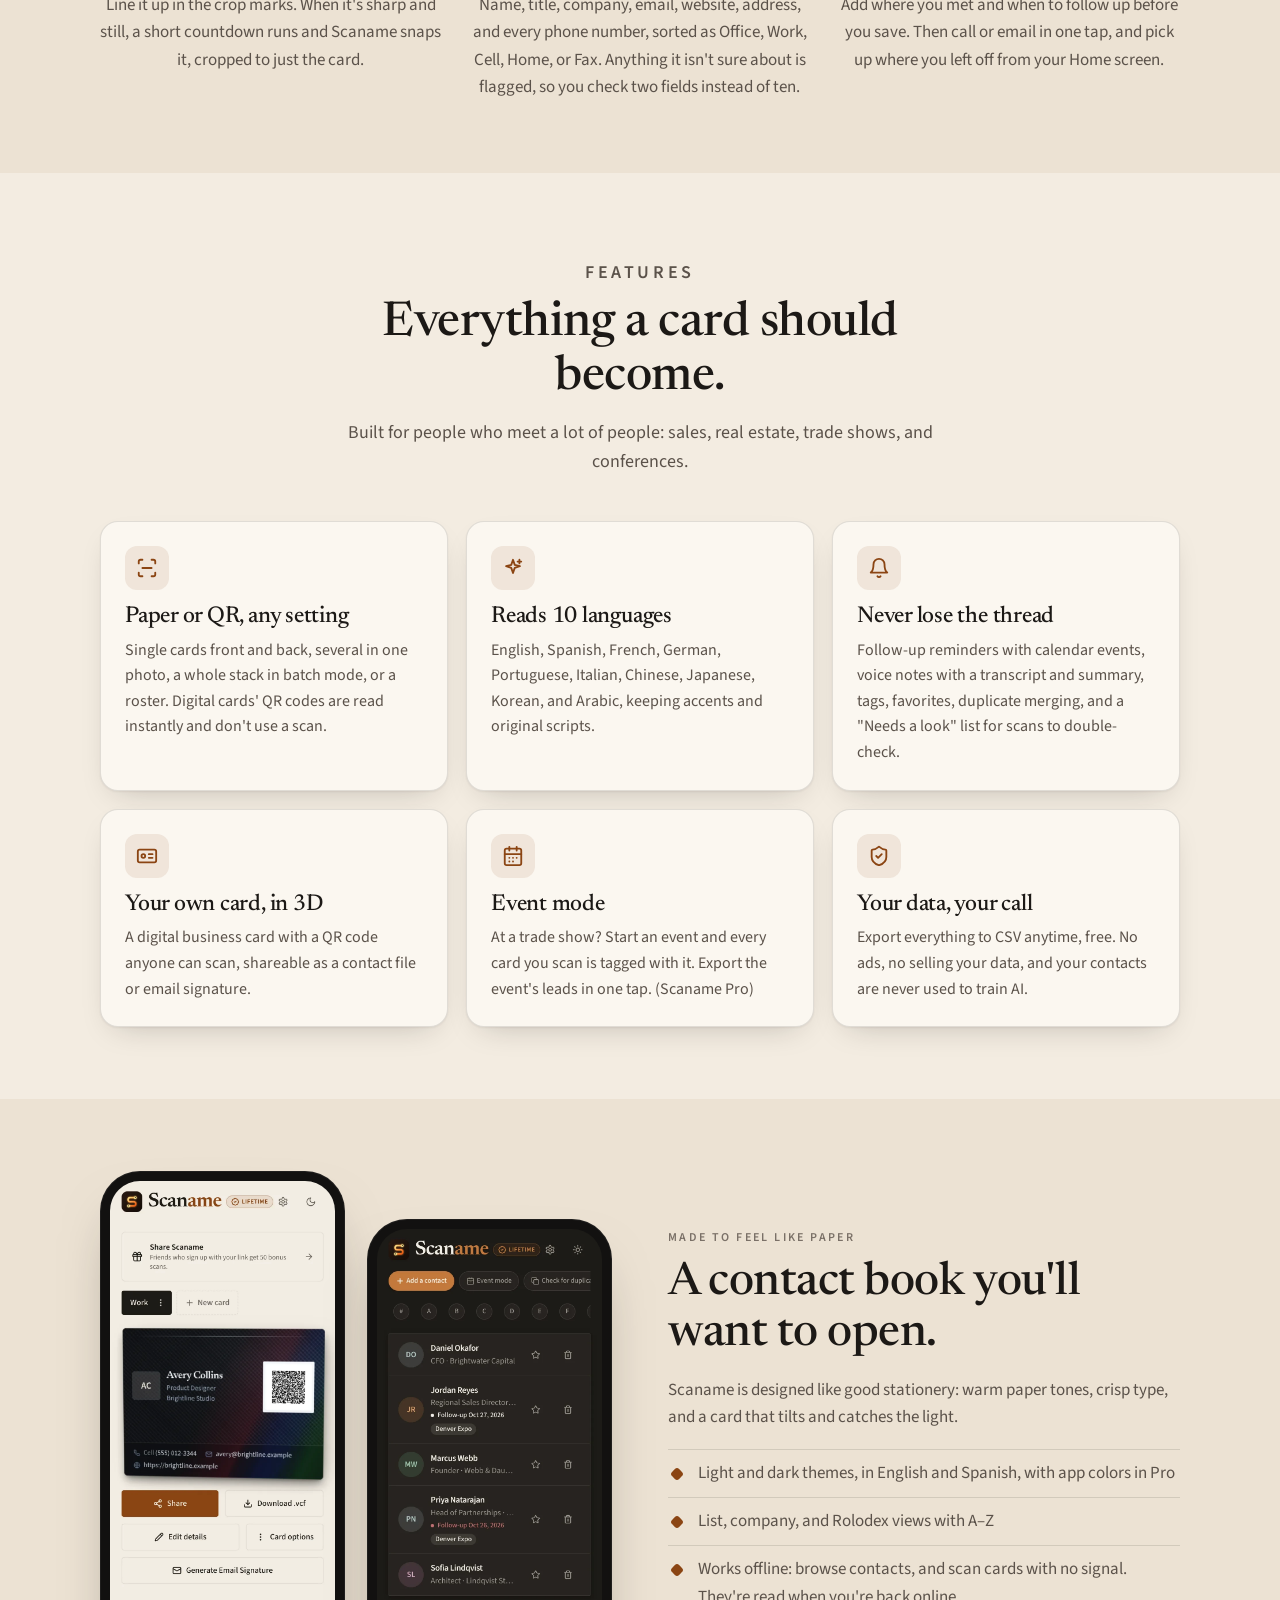
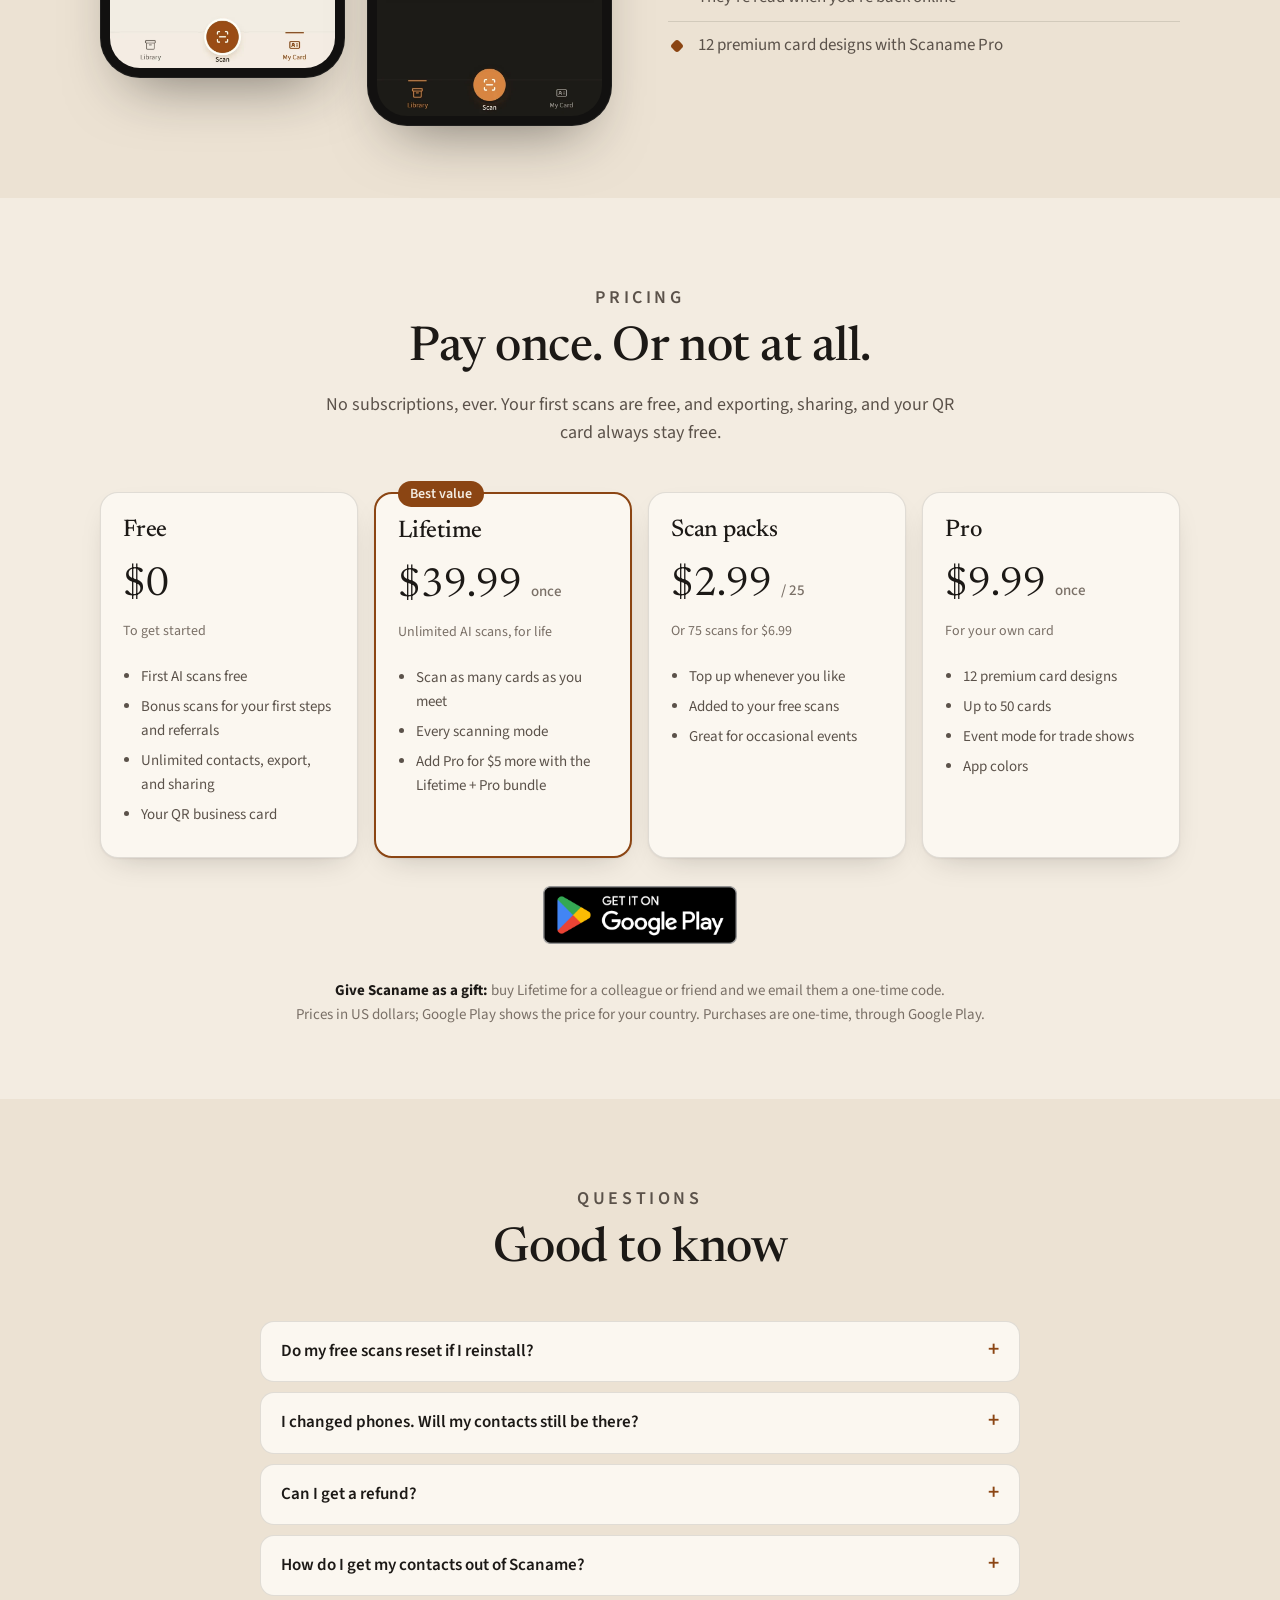
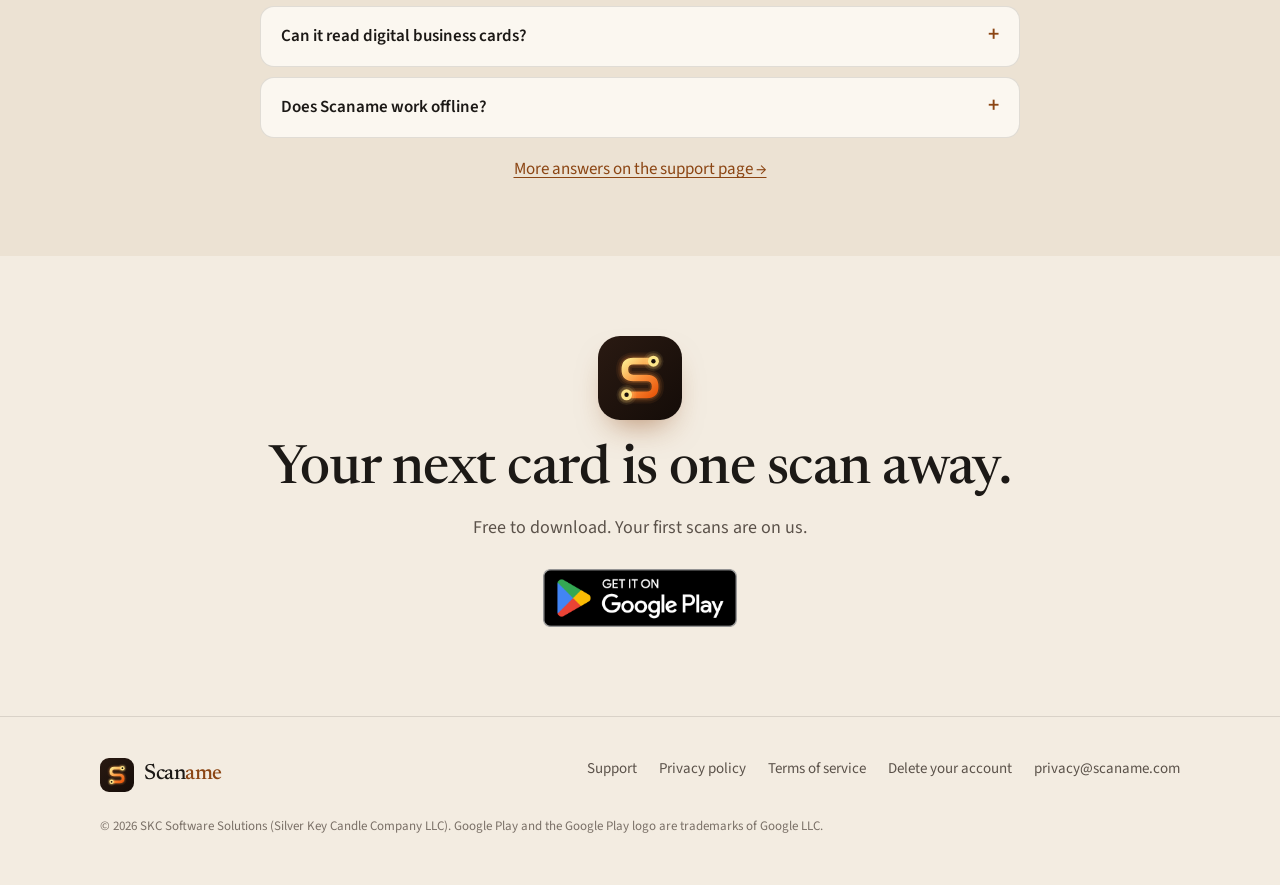
==== commit cdccaad6: "Load Google Fonts without blocking the first paint Lighthouse showed the largest paint on the home p" ====
--- a/index.html
+++ b/index.html
@@ -18,7 +18,7 @@
 <link rel="apple-touch-icon" href="/assets/apple-touch-icon.png">
 <link rel="preconnect" href="https://fonts.googleapis.com">
 <link rel="preconnect" href="https://fonts.gstatic.com" crossorigin>
-<link href="https://fonts.googleapis.com/css2?family=Newsreader:opsz,wght@6..72,400;6..72,500&family=Source+Sans+3:wght@400;500;600;700&display=swap" rel="stylesheet">
+<link rel="preload" href="https://fonts.googleapis.com/css2?family=Newsreader:opsz,wght@6..72,400;6..72,500&family=Source+Sans+3:wght@400;500;600;700&display=swap" as="style" onload="this.onload=null;this.rel='stylesheet'"><noscript><link rel="stylesheet" href="https://fonts.googleapis.com/css2?family=Newsreader:opsz,wght@6..72,400;6..72,500&family=Source+Sans+3:wght@400;500;600;700&display=swap"></noscript>
 <link rel="stylesheet" href="/assets/site.css?v=54ebdf9b">
 </head>
 <body>
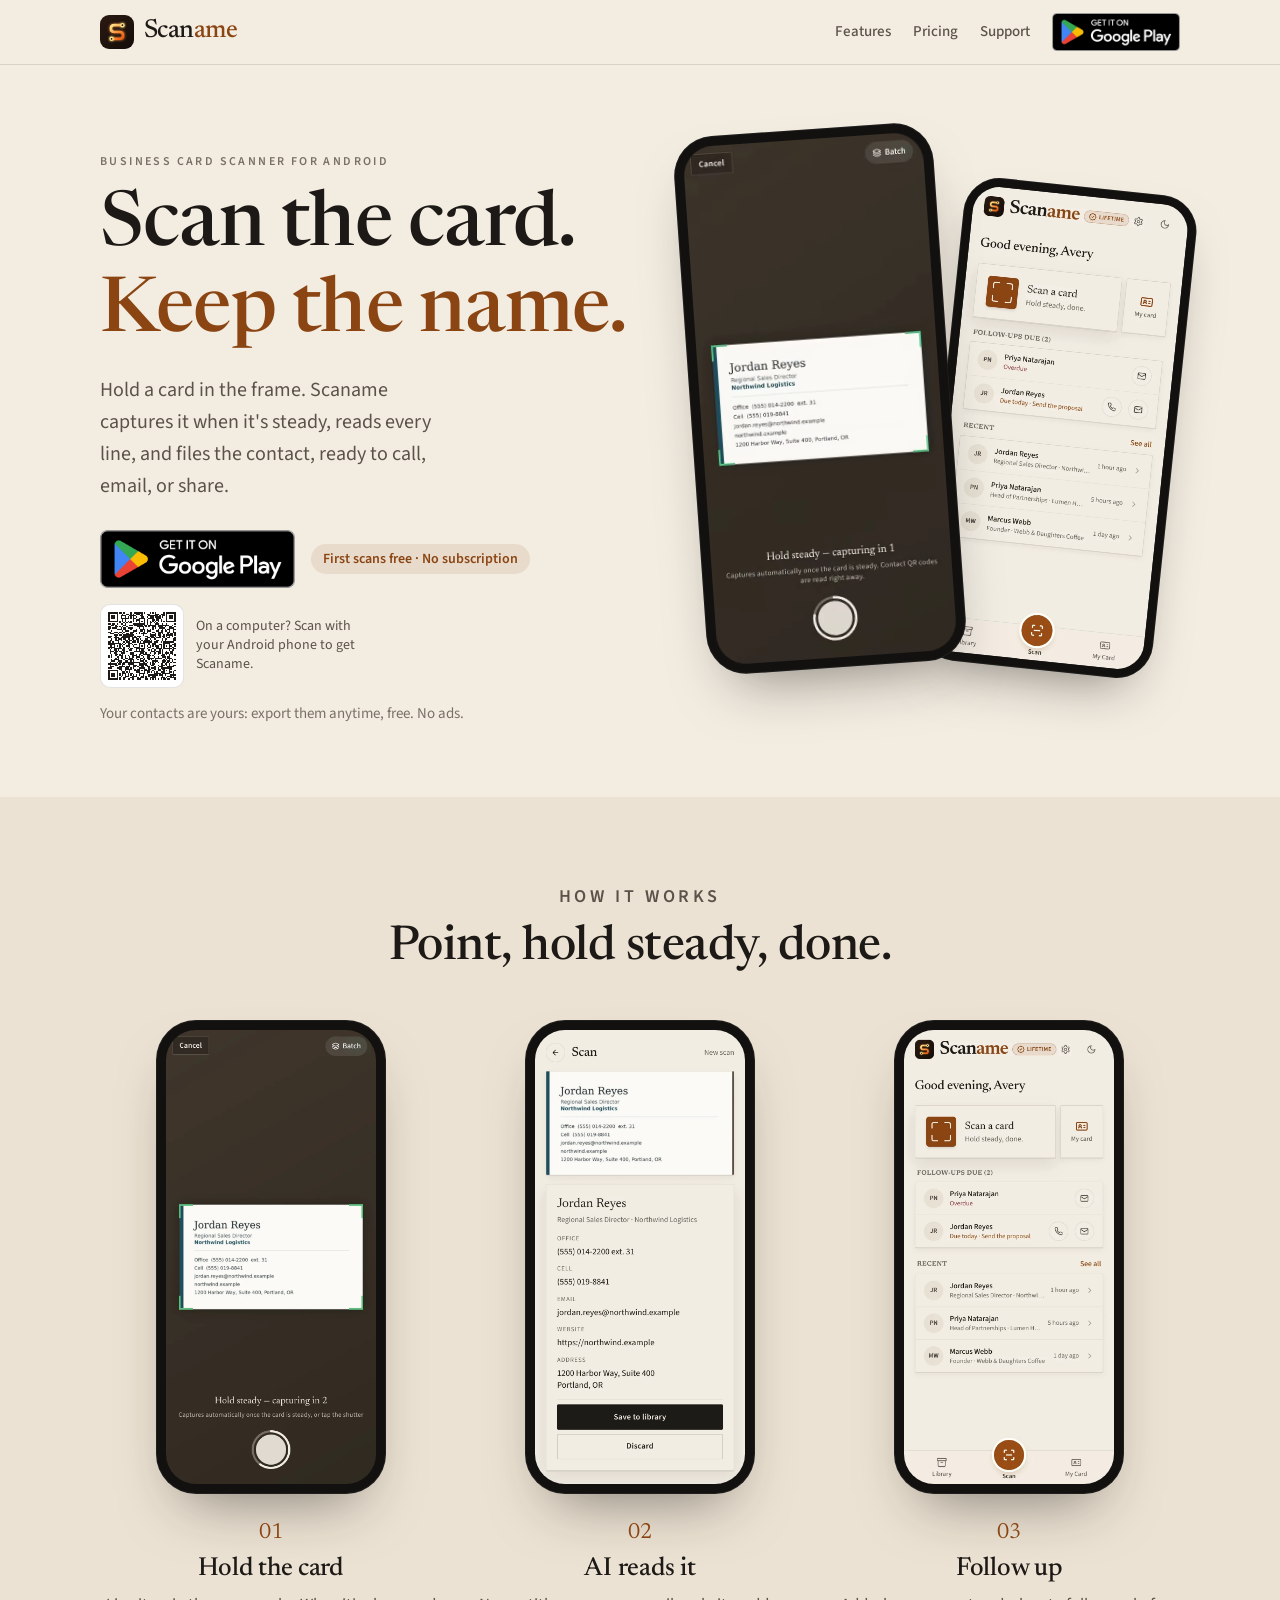
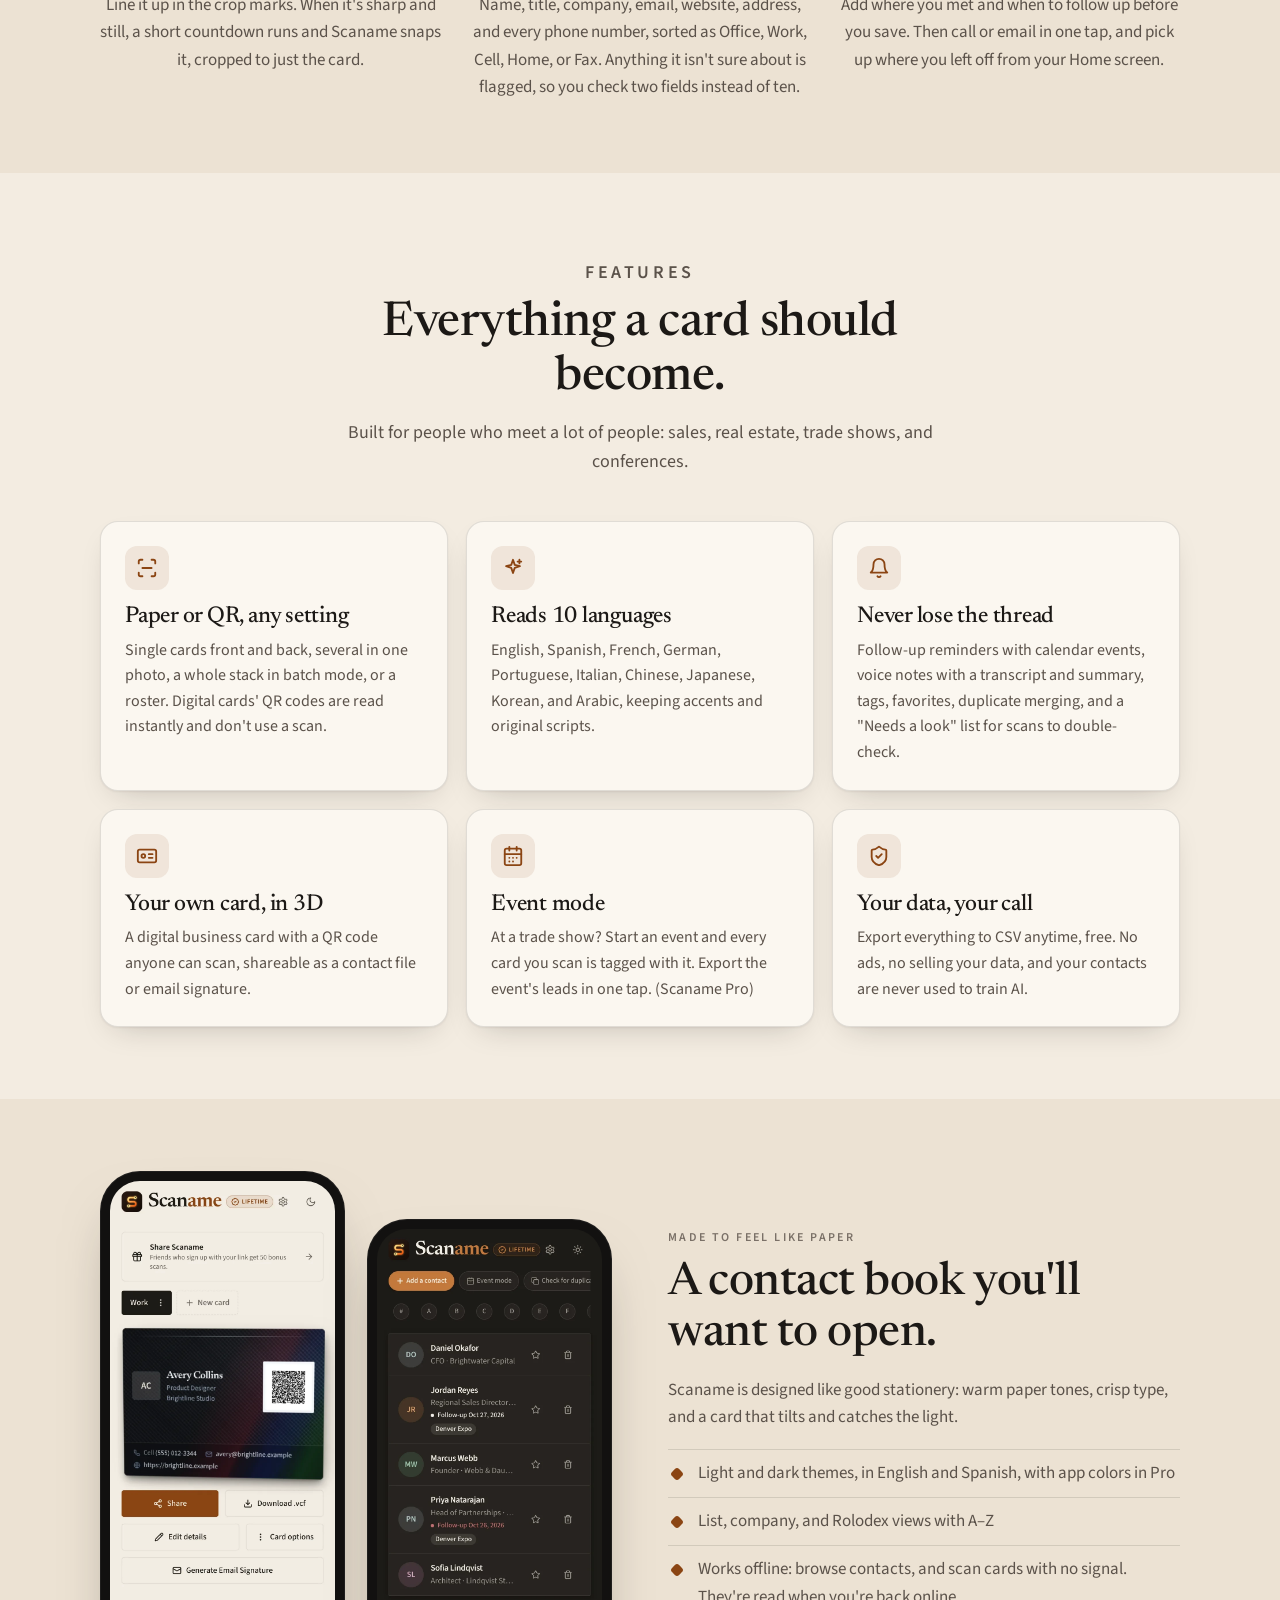
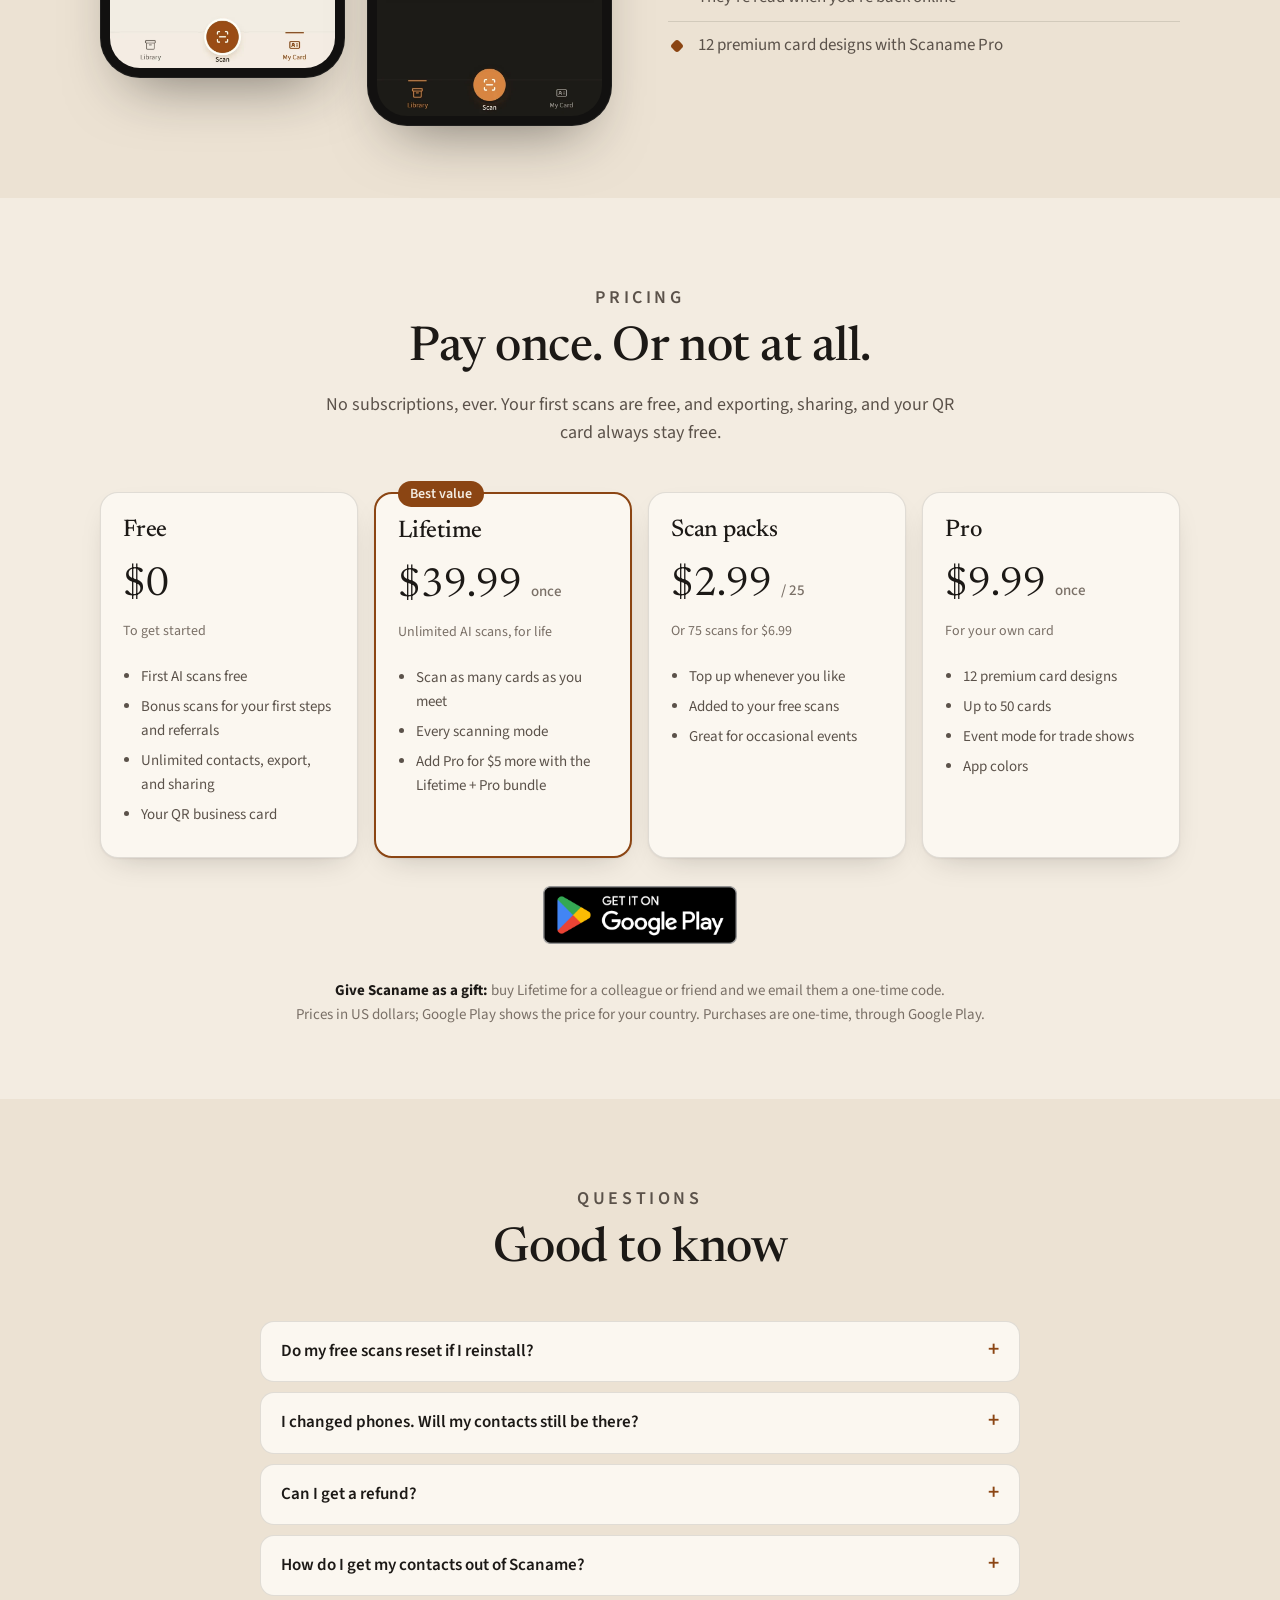
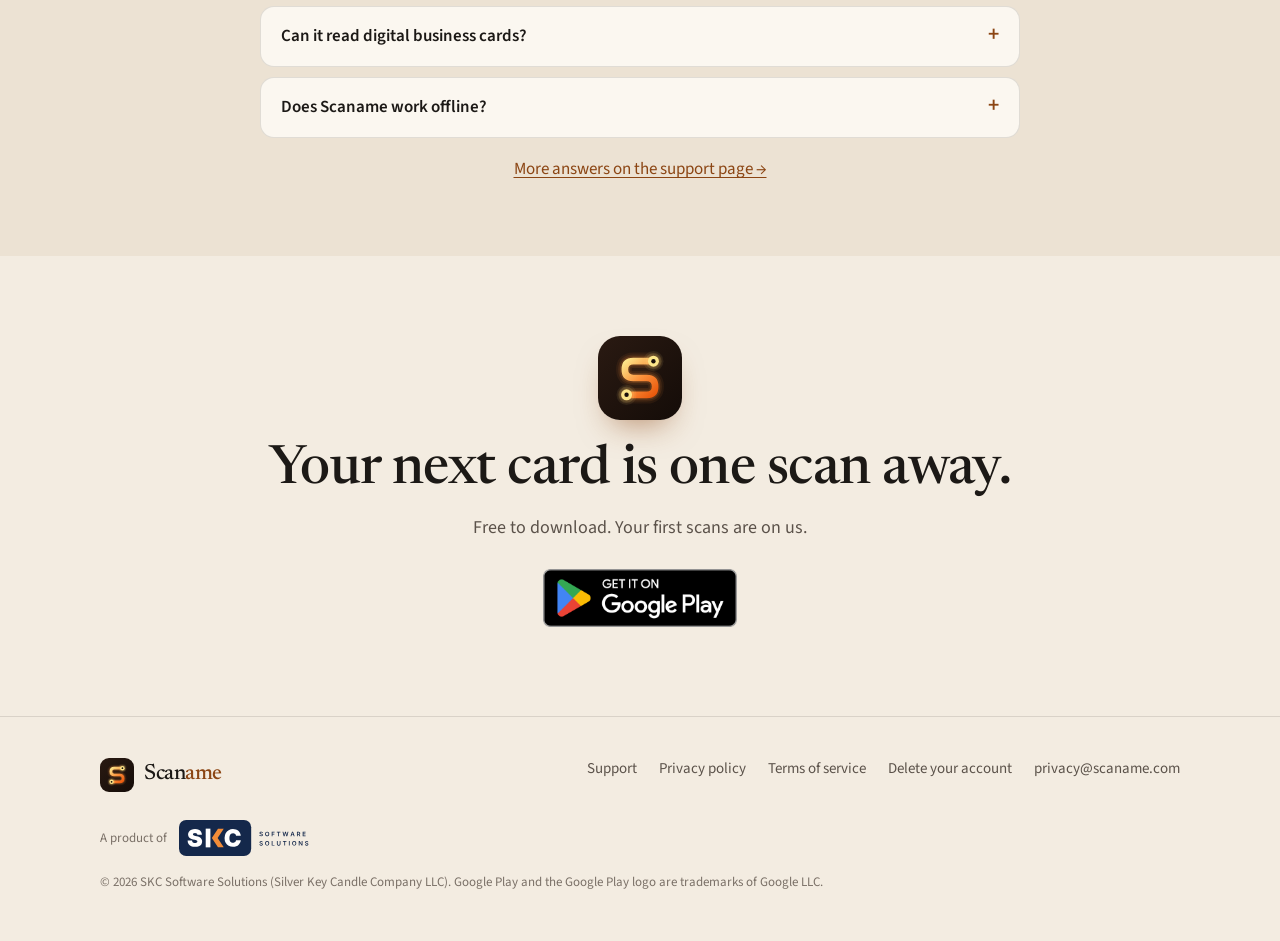
==== commit 361d55de: "Footer: "A product of" SKC Software Solutions logo Adds the SKC Software Solutions logo above the co" ====
--- a/index.html
+++ b/index.html
@@ -19,7 +19,7 @@
 <link rel="preconnect" href="https://fonts.googleapis.com">
 <link rel="preconnect" href="https://fonts.gstatic.com" crossorigin>
 <link rel="preload" href="https://fonts.googleapis.com/css2?family=Newsreader:opsz,wght@6..72,400;6..72,500&family=Source+Sans+3:wght@400;500;600;700&display=swap" as="style" onload="this.onload=null;this.rel='stylesheet'"><noscript><link rel="stylesheet" href="https://fonts.googleapis.com/css2?family=Newsreader:opsz,wght@6..72,400;6..72,500&family=Source+Sans+3:wght@400;500;600;700&display=swap"></noscript>
-<link rel="stylesheet" href="/assets/site.css?v=54ebdf9b">
+<link rel="stylesheet" href="/assets/site.css?v=4b665f46">
 </head>
 <body>
 <a class="skip" href="#main">Skip to content</a>
@@ -171,6 +171,7 @@
       <a href="/delete-account">Delete your account</a>
       <a href="mailto:privacy@scaname.com">privacy@scaname.com</a>
     </nav>
+    <p class="maker"><span>A product of</span><picture><source srcset="/assets/skc-logo-dark.svg" media="(prefers-color-scheme: dark)"><img src="/assets/skc-logo.svg" alt="SKC Software Solutions" width="131" height="36" loading="lazy"></picture></p>
     <p class="legal">© 2026 SKC Software Solutions (Silver Key Candle Company LLC). Google Play and the Google Play logo are trademarks of Google LLC.</p>
   </div>
 </footer>
--- a/assets/site.css
+++ b/assets/site.css
@@ -235,6 +235,8 @@
 .site-footer nav a { color: var(--ink-soft); text-decoration: none; }
 .site-footer nav a:hover { color: var(--rust); }
 .site-footer .legal { width: 100%; font-size: 13px; }
+.site-footer .maker { width: 100%; display: flex; align-items: center; gap: 12px; margin: 4px 0 -8px; font-size: 13px; }
+.site-footer .maker img { display: block; height: 36px; width: auto; }
 
 /* --- Getting to the app --------------------------------------------- */
 .phone video { display: block; border-radius: 30px; width: 100%; height: auto; aspect-ratio: 390 / 844; object-fit: cover; background: var(--ink); }
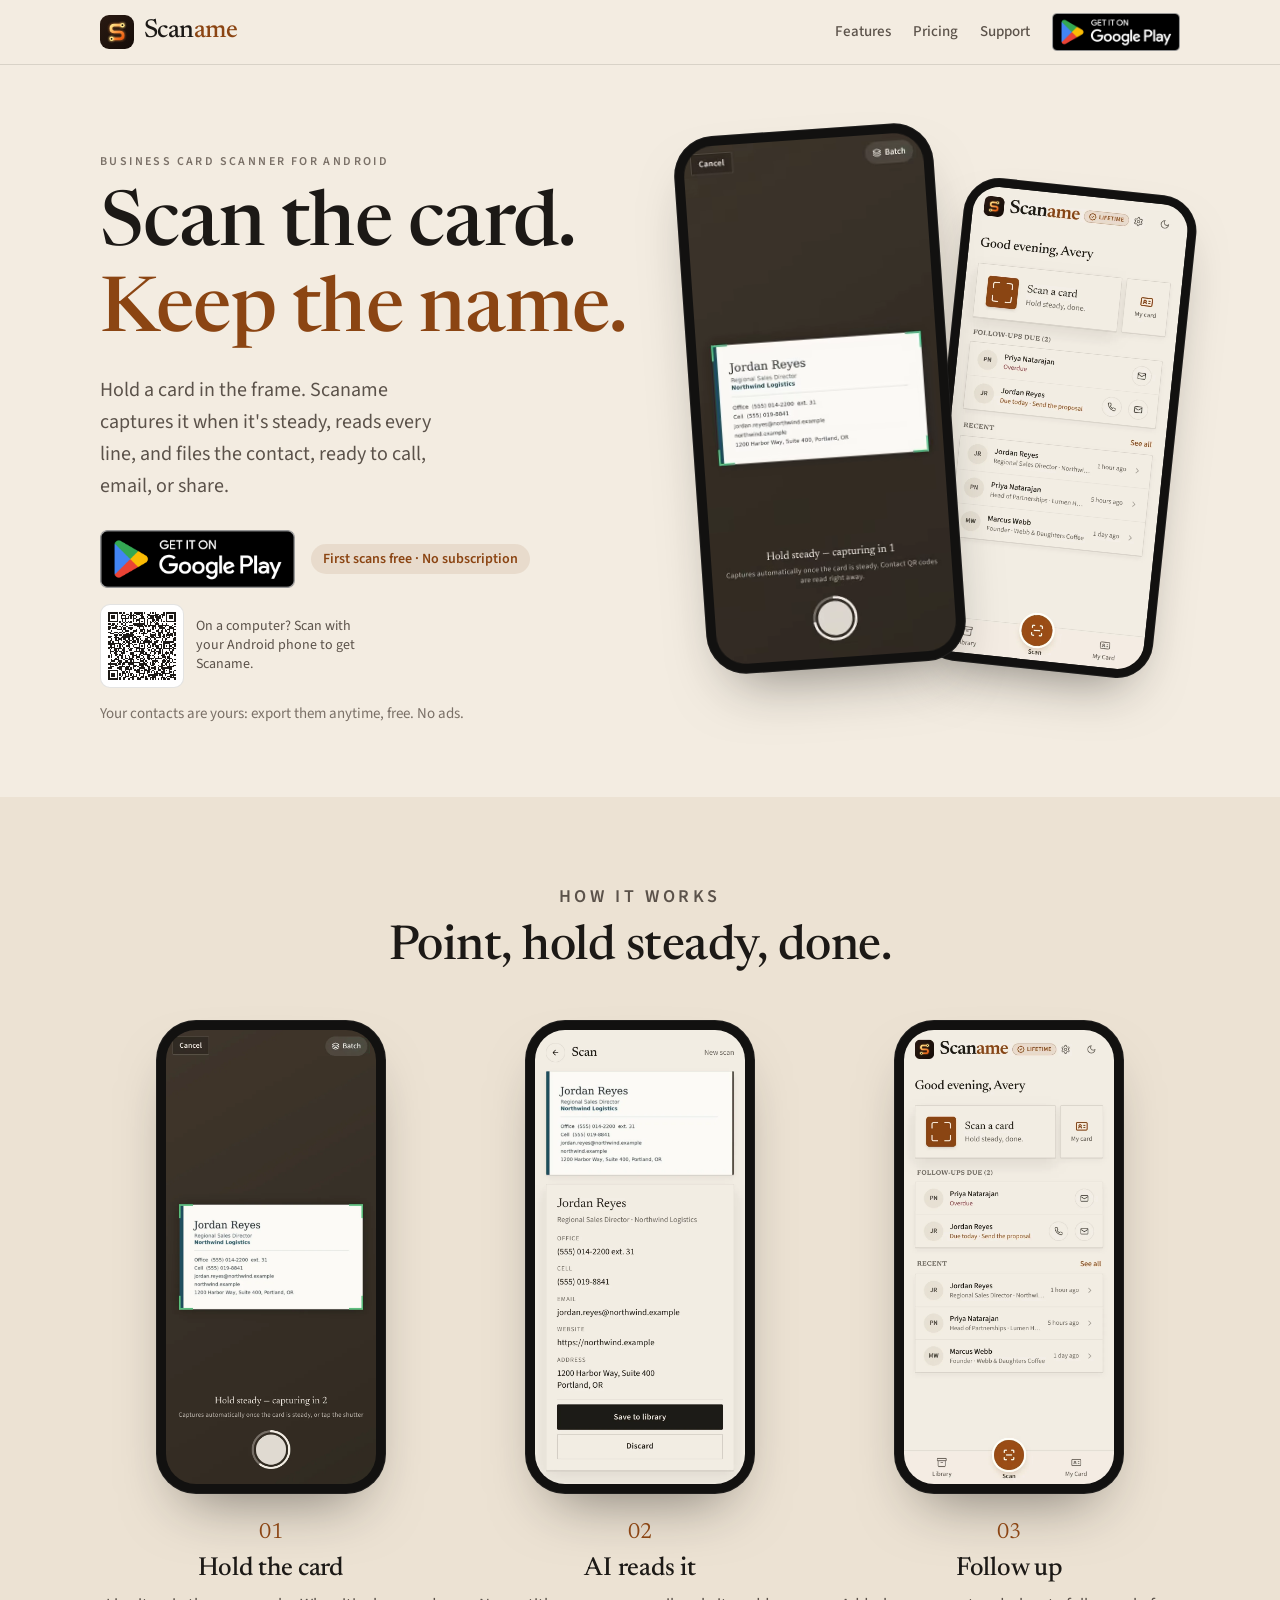
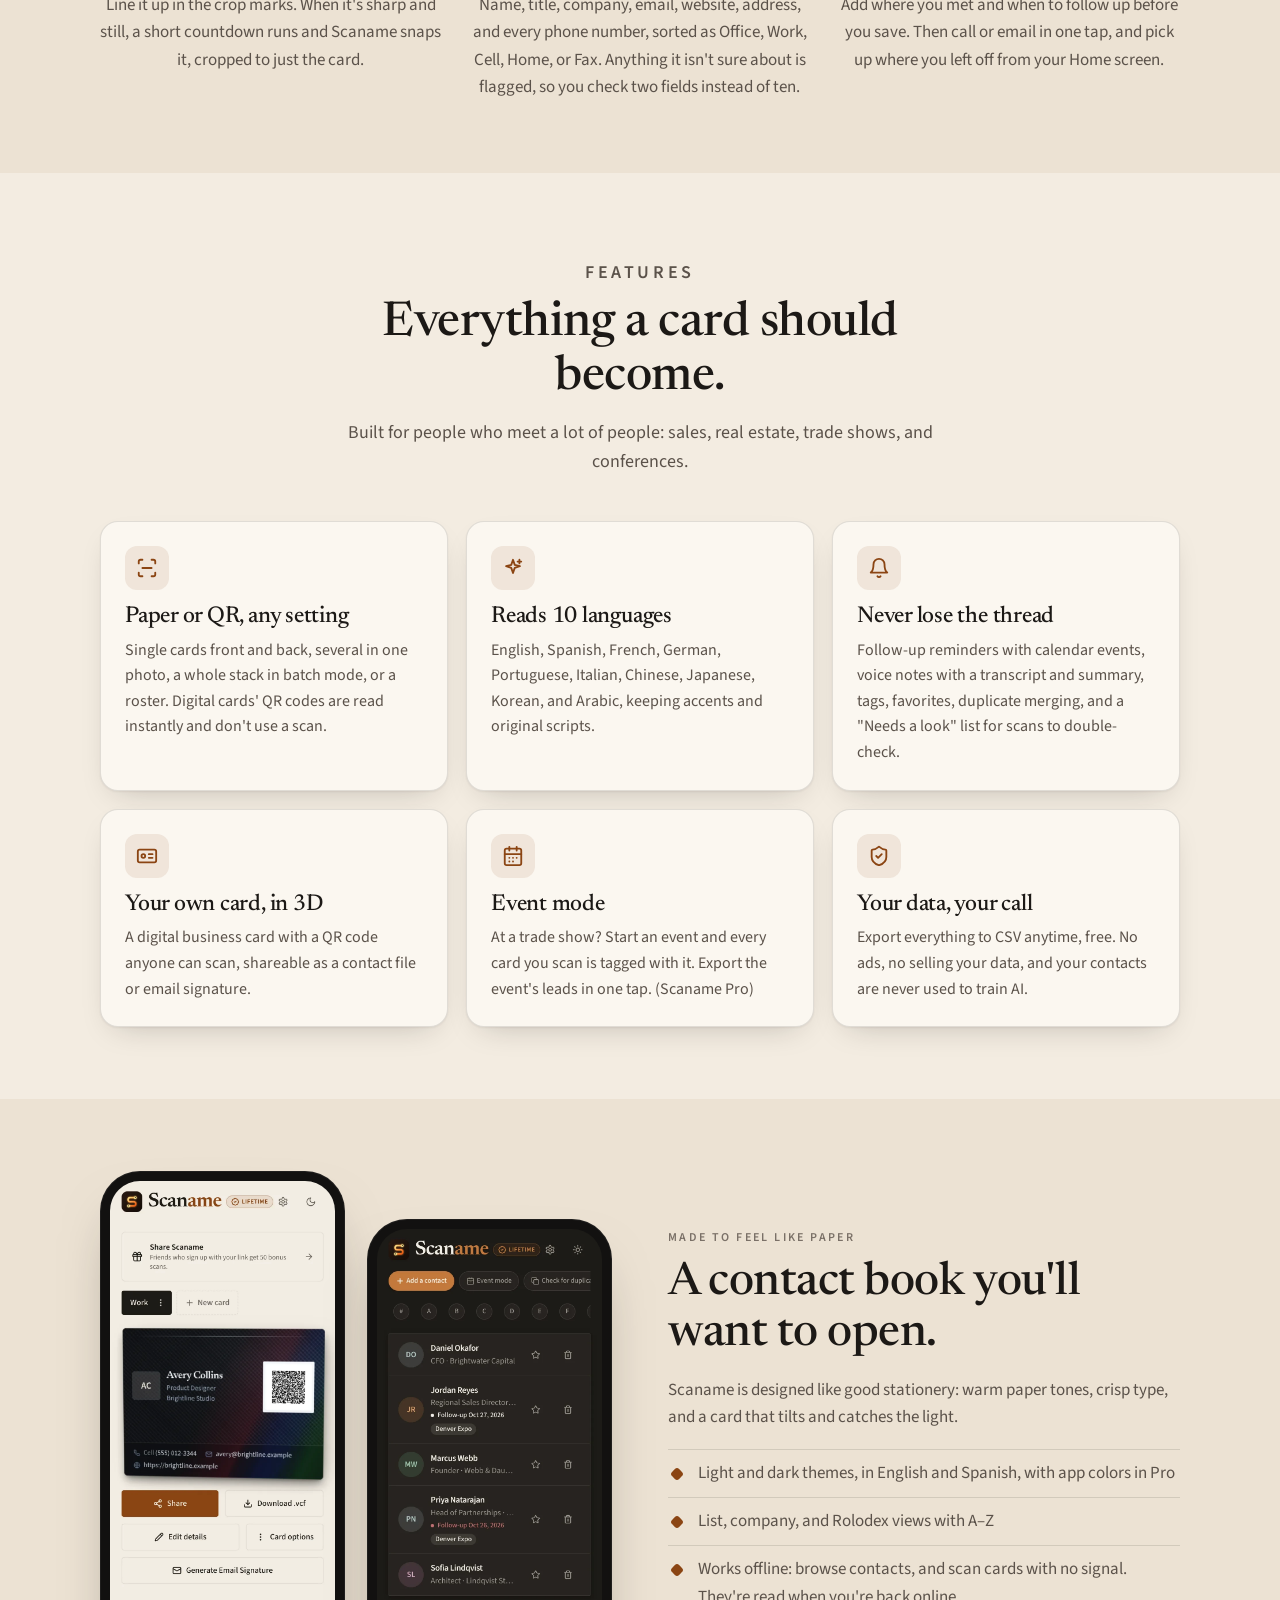
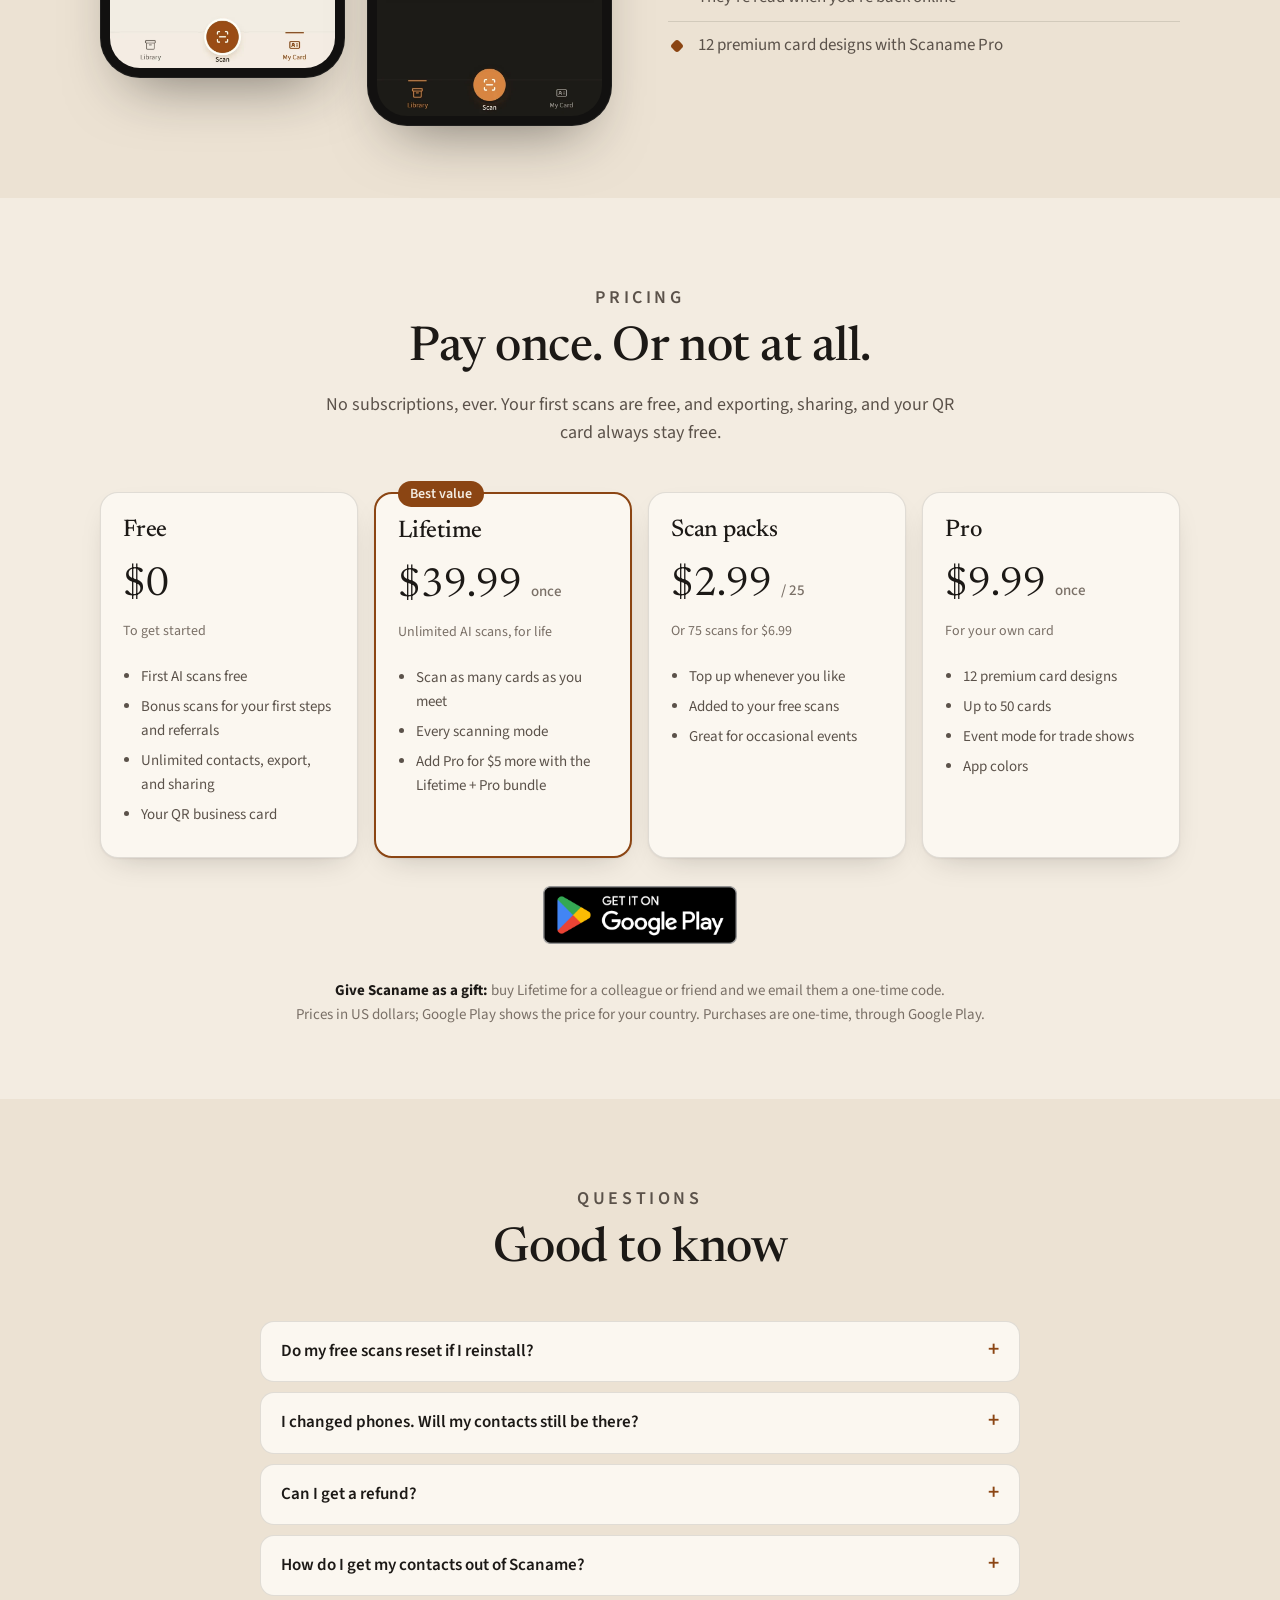
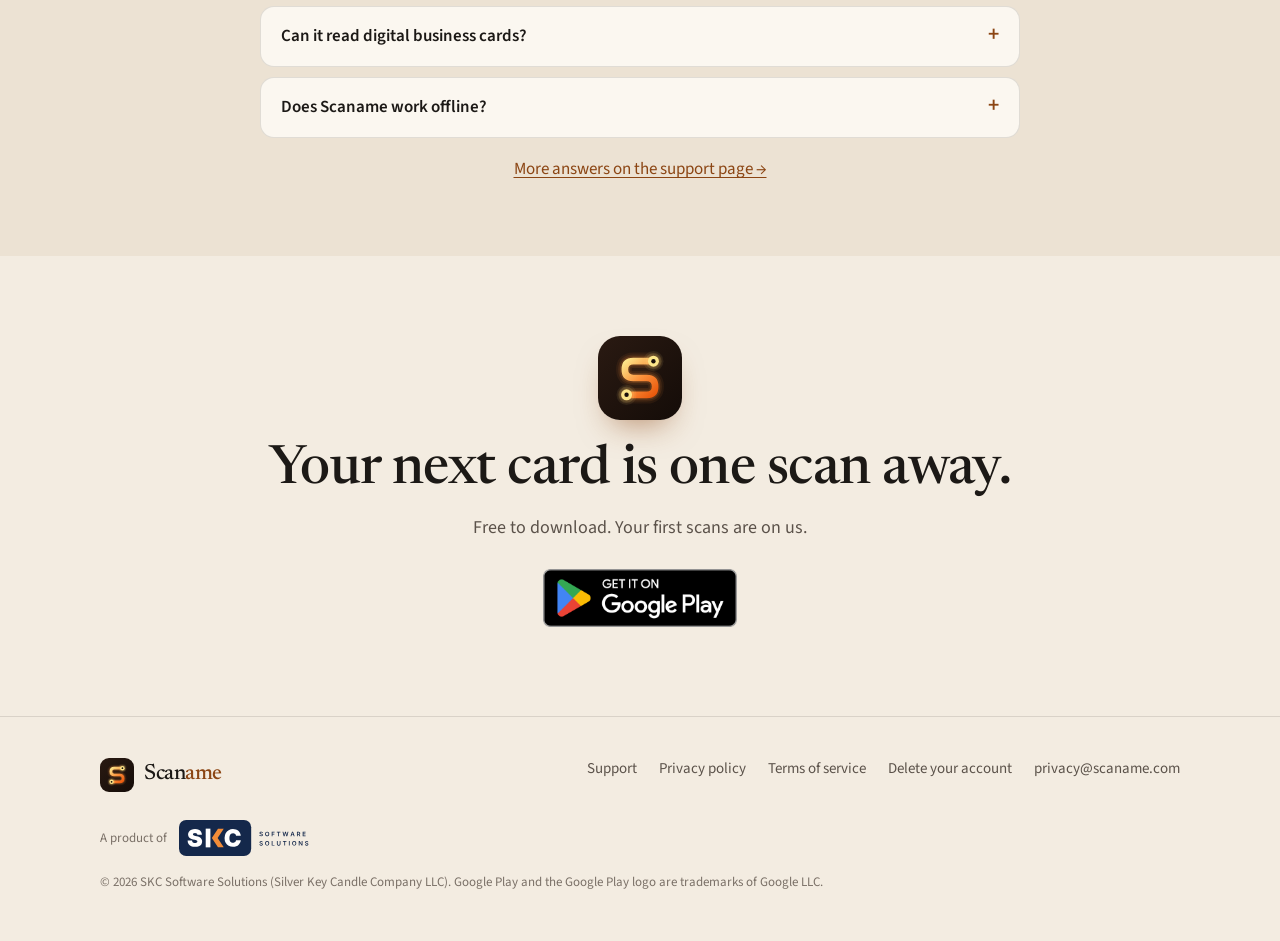
==== commit b0e6b78c: "TikTok Pixel on the home page, and privacy policy update - index.html: TikTok Pixel (ID DC3FD63C77U5" ====
--- a/index.html
+++ b/index.html
@@ -20,6 +20,16 @@
 <link rel="preconnect" href="https://fonts.gstatic.com" crossorigin>
 <link rel="preload" href="https://fonts.googleapis.com/css2?family=Newsreader:opsz,wght@6..72,400;6..72,500&family=Source+Sans+3:wght@400;500;600;700&display=swap" as="style" onload="this.onload=null;this.rel='stylesheet'"><noscript><link rel="stylesheet" href="https://fonts.googleapis.com/css2?family=Newsreader:opsz,wght@6..72,400;6..72,500&family=Source+Sans+3:wght@400;500;600;700&display=swap"></noscript>
 <link rel="stylesheet" href="/assets/site.css?v=4b665f46">
+<!-- TikTok Pixel (home page only): measures visits from our TikTok ads and taps on the Google Play button. See privacy.html, "Cookies and tracking". -->
+<script>
+!function (w, d, t) {
+  w.TiktokAnalyticsObject=t;var ttq=w[t]=w[t]||[];ttq.methods=["page","track","identify","instances","debug","on","off","once","ready","alias","group","enableCookie","disableCookie","holdConsent","revokeConsent","grantConsent"],ttq.setAndDefer=function(t,e){t[e]=function(){t.push([e].concat(Array.prototype.slice.call(arguments,0)))}};for(var i=0;i<ttq.methods.length;i++)ttq.setAndDefer(ttq,ttq.methods[i]);ttq.instance=function(t){for(
+var e=ttq._i[t]||[],n=0;n<ttq.methods.length;n++)ttq.setAndDefer(e,ttq.methods[n]);return e},ttq.load=function(e,n){var r="https://analytics.tiktok.com/i18n/pixel/events.js",o=n&&n.partner;ttq._i=ttq._i||{},ttq._i[e]=[],ttq._i[e]._u=r,ttq._t=ttq._t||{},ttq._t[e]=+new Date,ttq._o=ttq._o||{},ttq._o[e]=n||{};n=document.createElement("script")
+;n.type="text/javascript",n.async=!0,n.src=r+"?sdkid="+e+"&lib="+t;e=document.getElementsByTagName("script")[0];e.parentNode.insertBefore(n,e)};
+  ttq.load('DC3FD63C77U5ERI54CL0');
+  ttq.page();
+}(window, document, 'ttq');
+</script>
 </head>
 <body>
 <a class="skip" href="#main">Skip to content</a>
@@ -175,6 +185,6 @@
     <p class="legal">© 2026 SKC Software Solutions (Silver Key Candle Company LLC). Google Play and the Google Play logo are trademarks of Google LLC.</p>
   </div>
 </footer>
-<script src="/assets/site.js?v=55bf792c" defer></script>
+<script src="/assets/site.js?v=f3768534" defer></script>
 </body>
 </html>
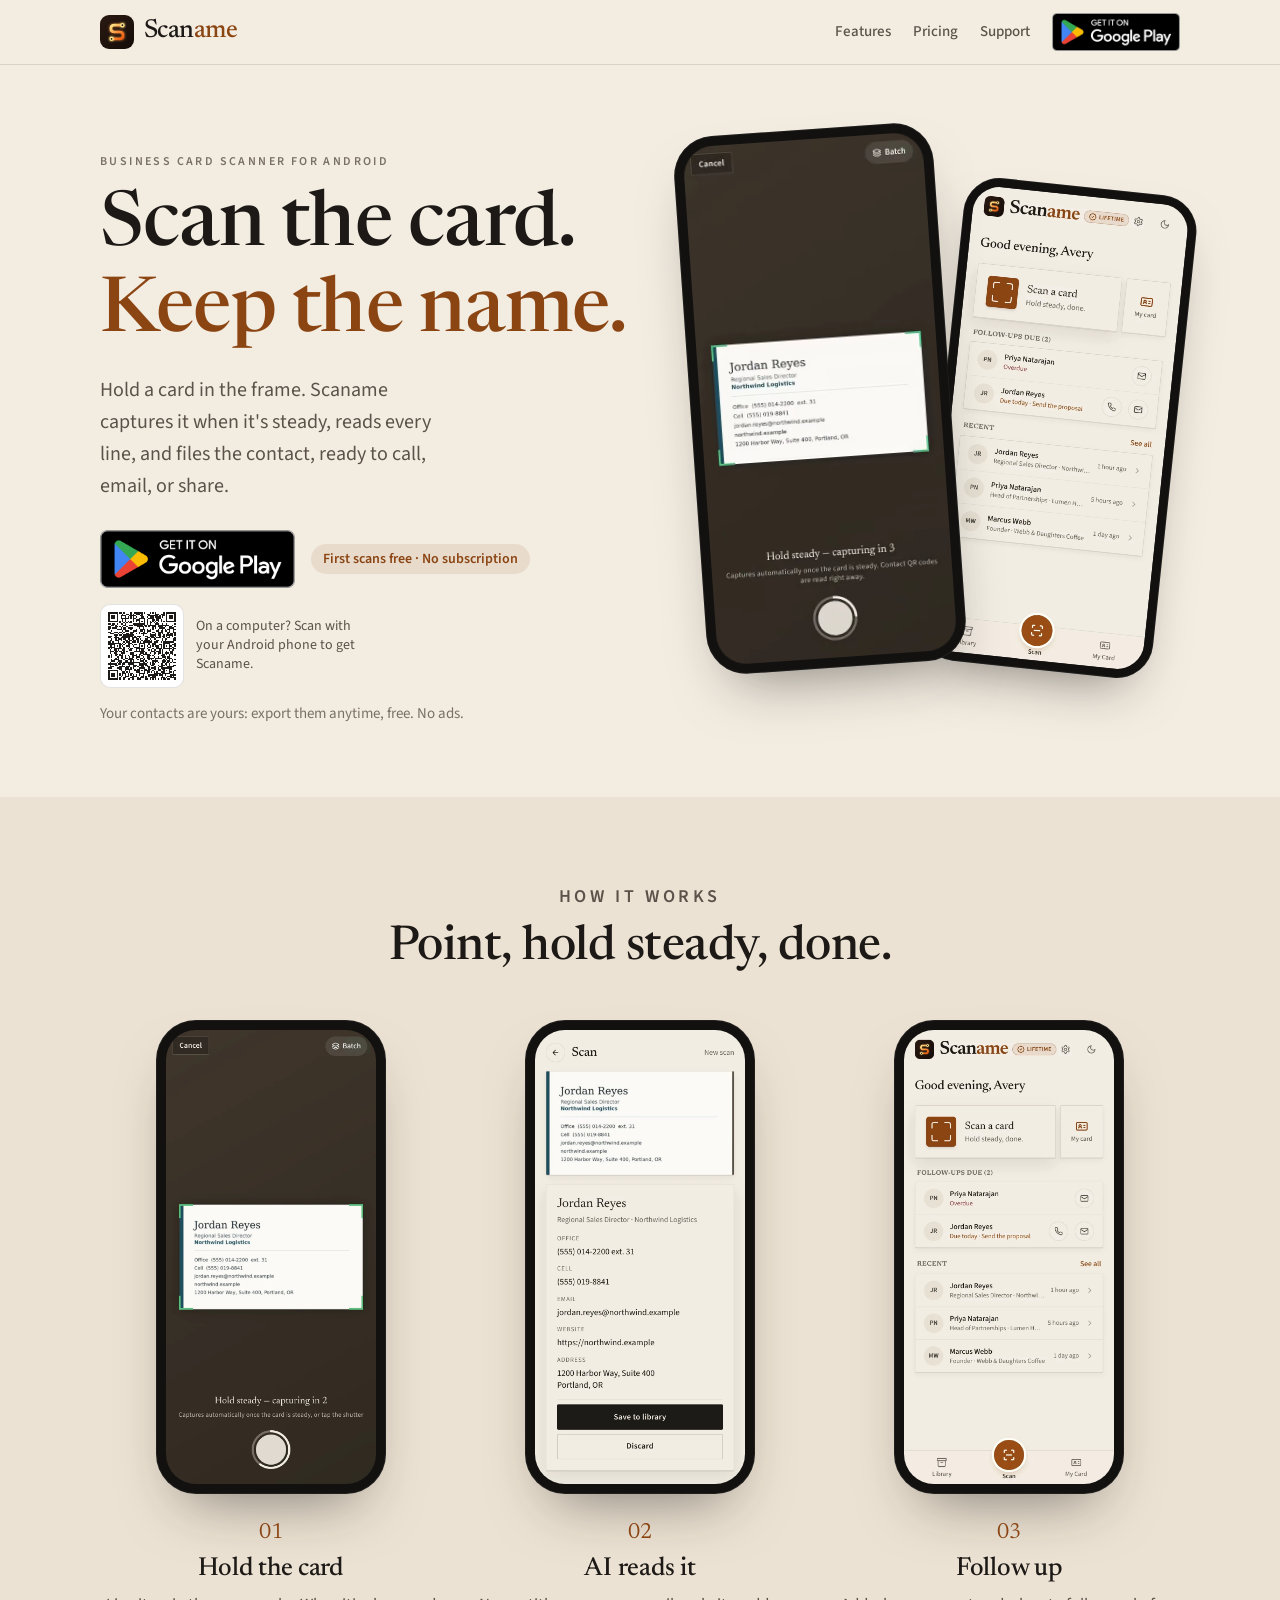
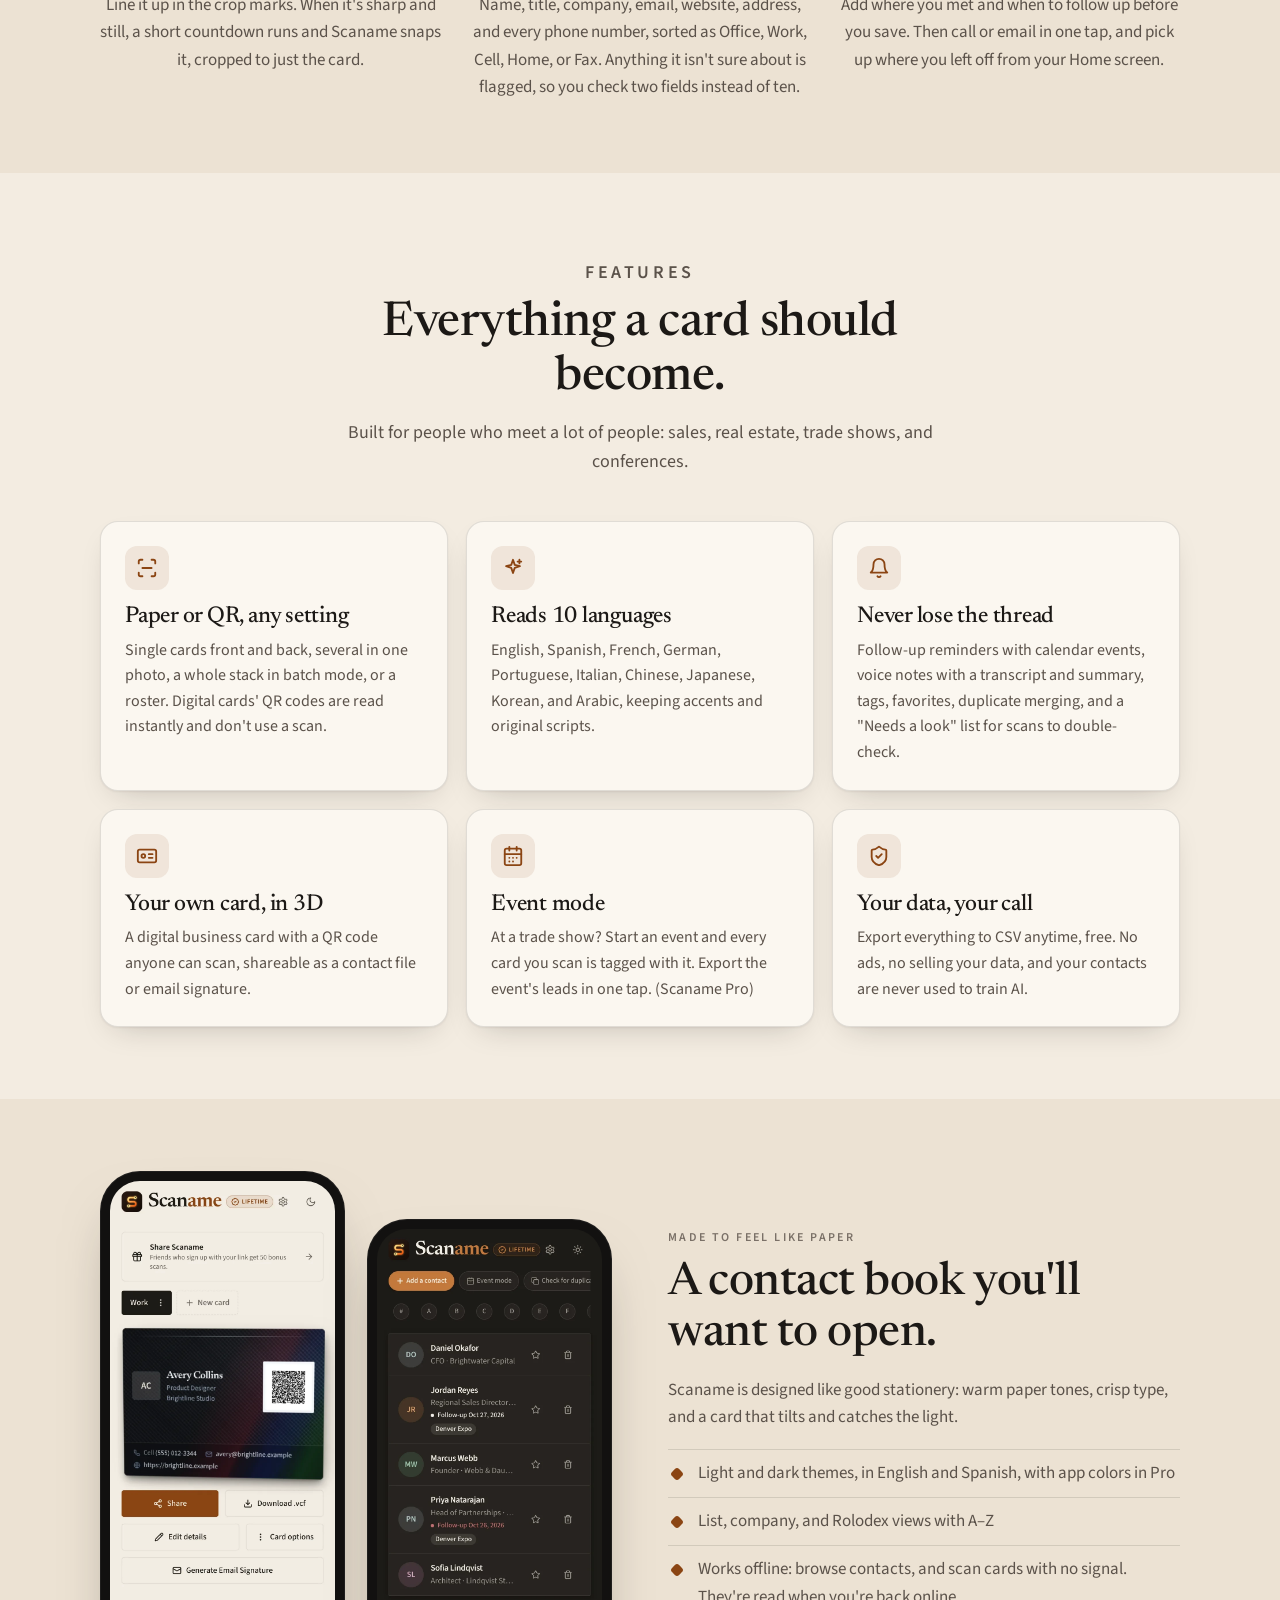
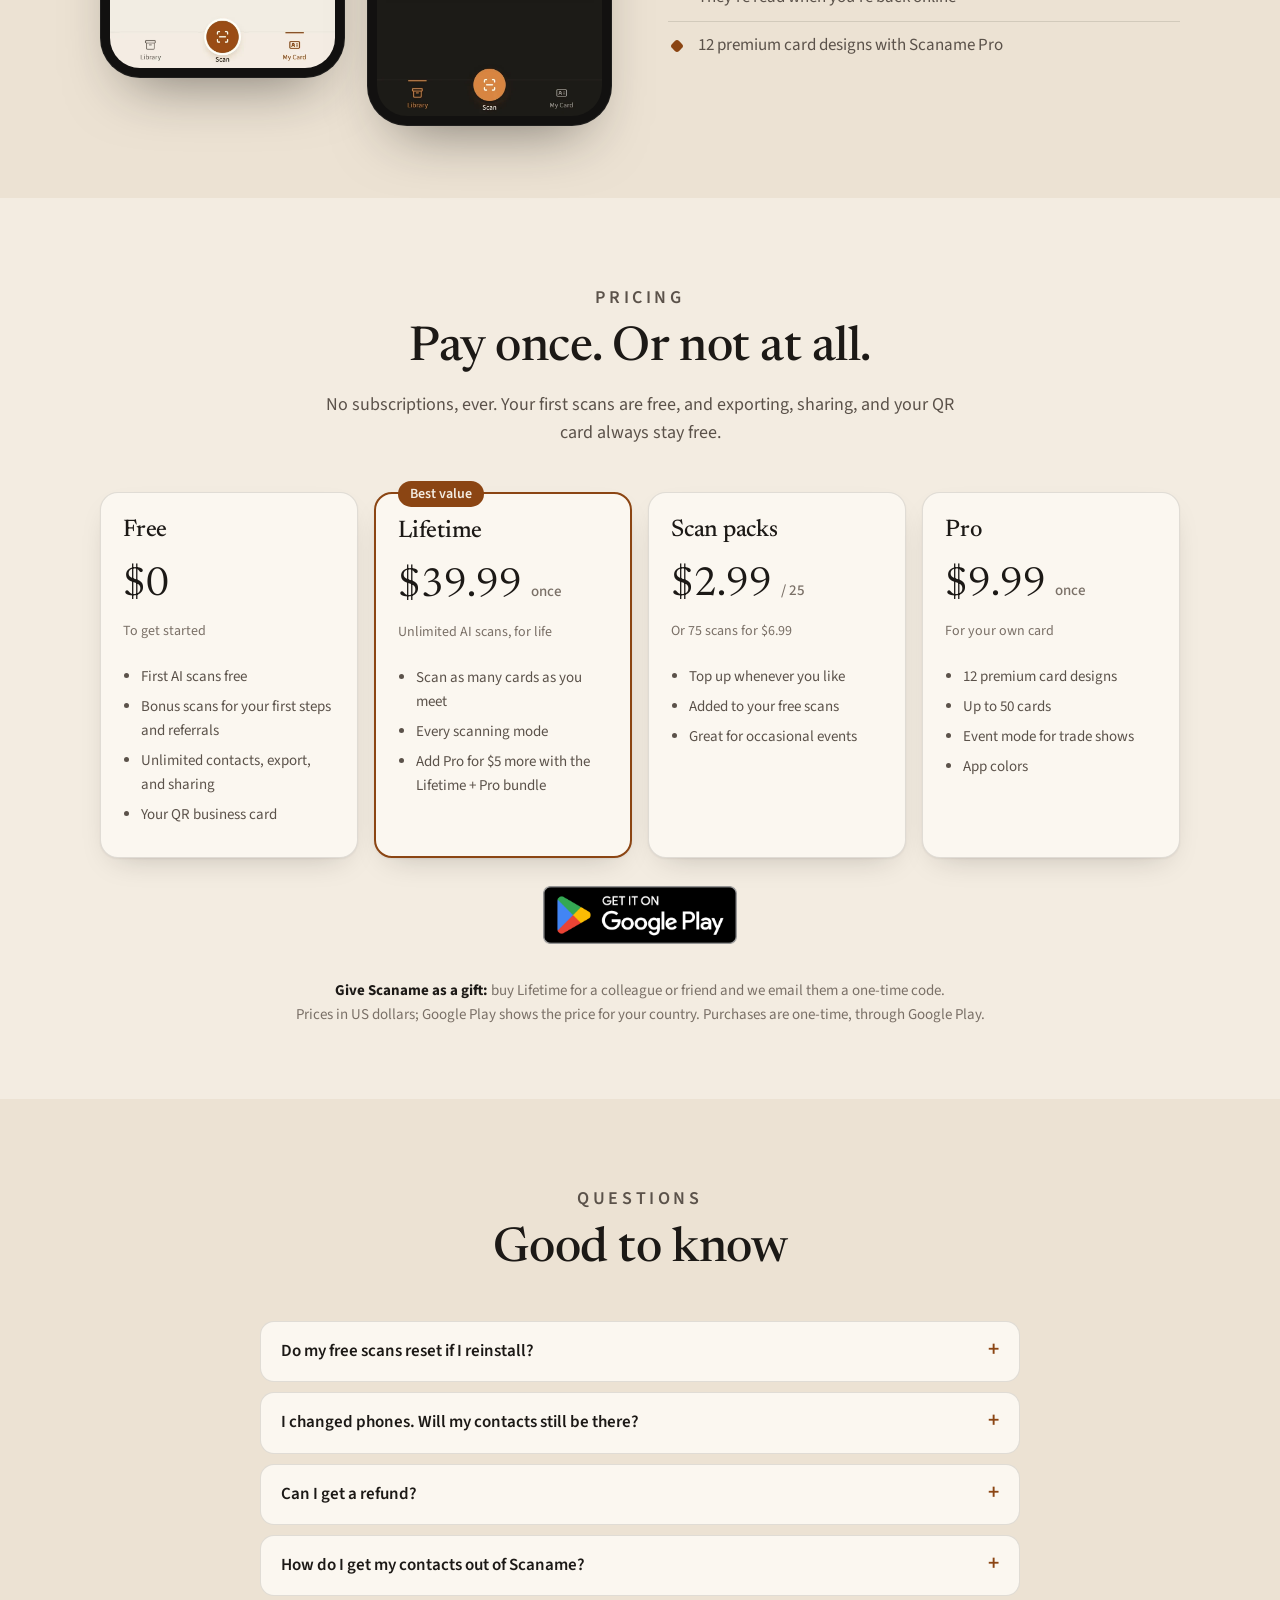
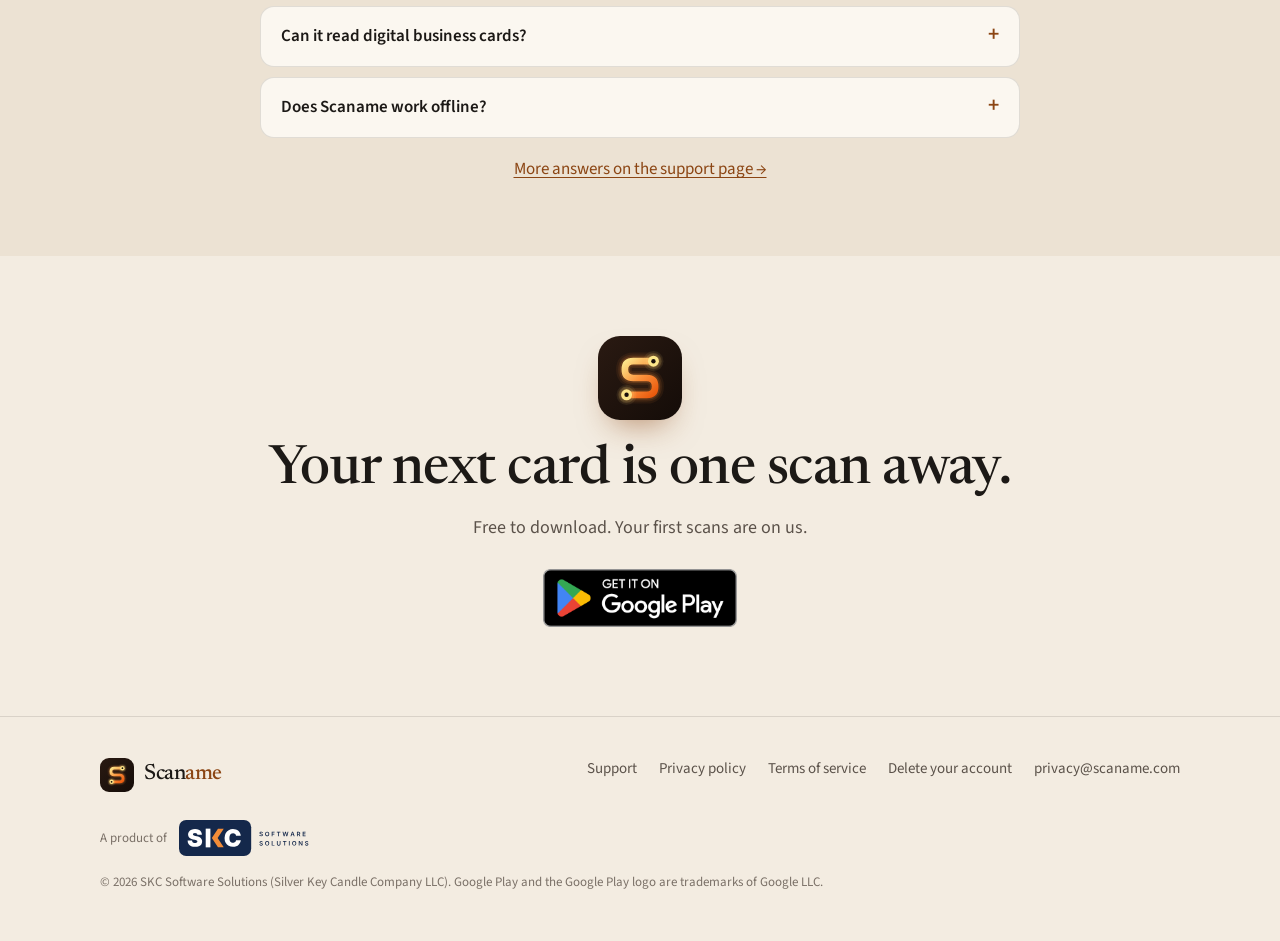
==== commit a5b80a55: "Pixel: wait 300 ms before opening Google Play so the tap is sent On Android the Play link opens the " ====
--- a/index.html
+++ b/index.html
@@ -185,6 +185,6 @@
     <p class="legal">© 2026 SKC Software Solutions (Silver Key Candle Company LLC). Google Play and the Google Play logo are trademarks of Google LLC.</p>
   </div>
 </footer>
-<script src="/assets/site.js?v=f3768534" defer></script>
+<script src="/assets/site.js?v=2242529c" defer></script>
 </body>
 </html>
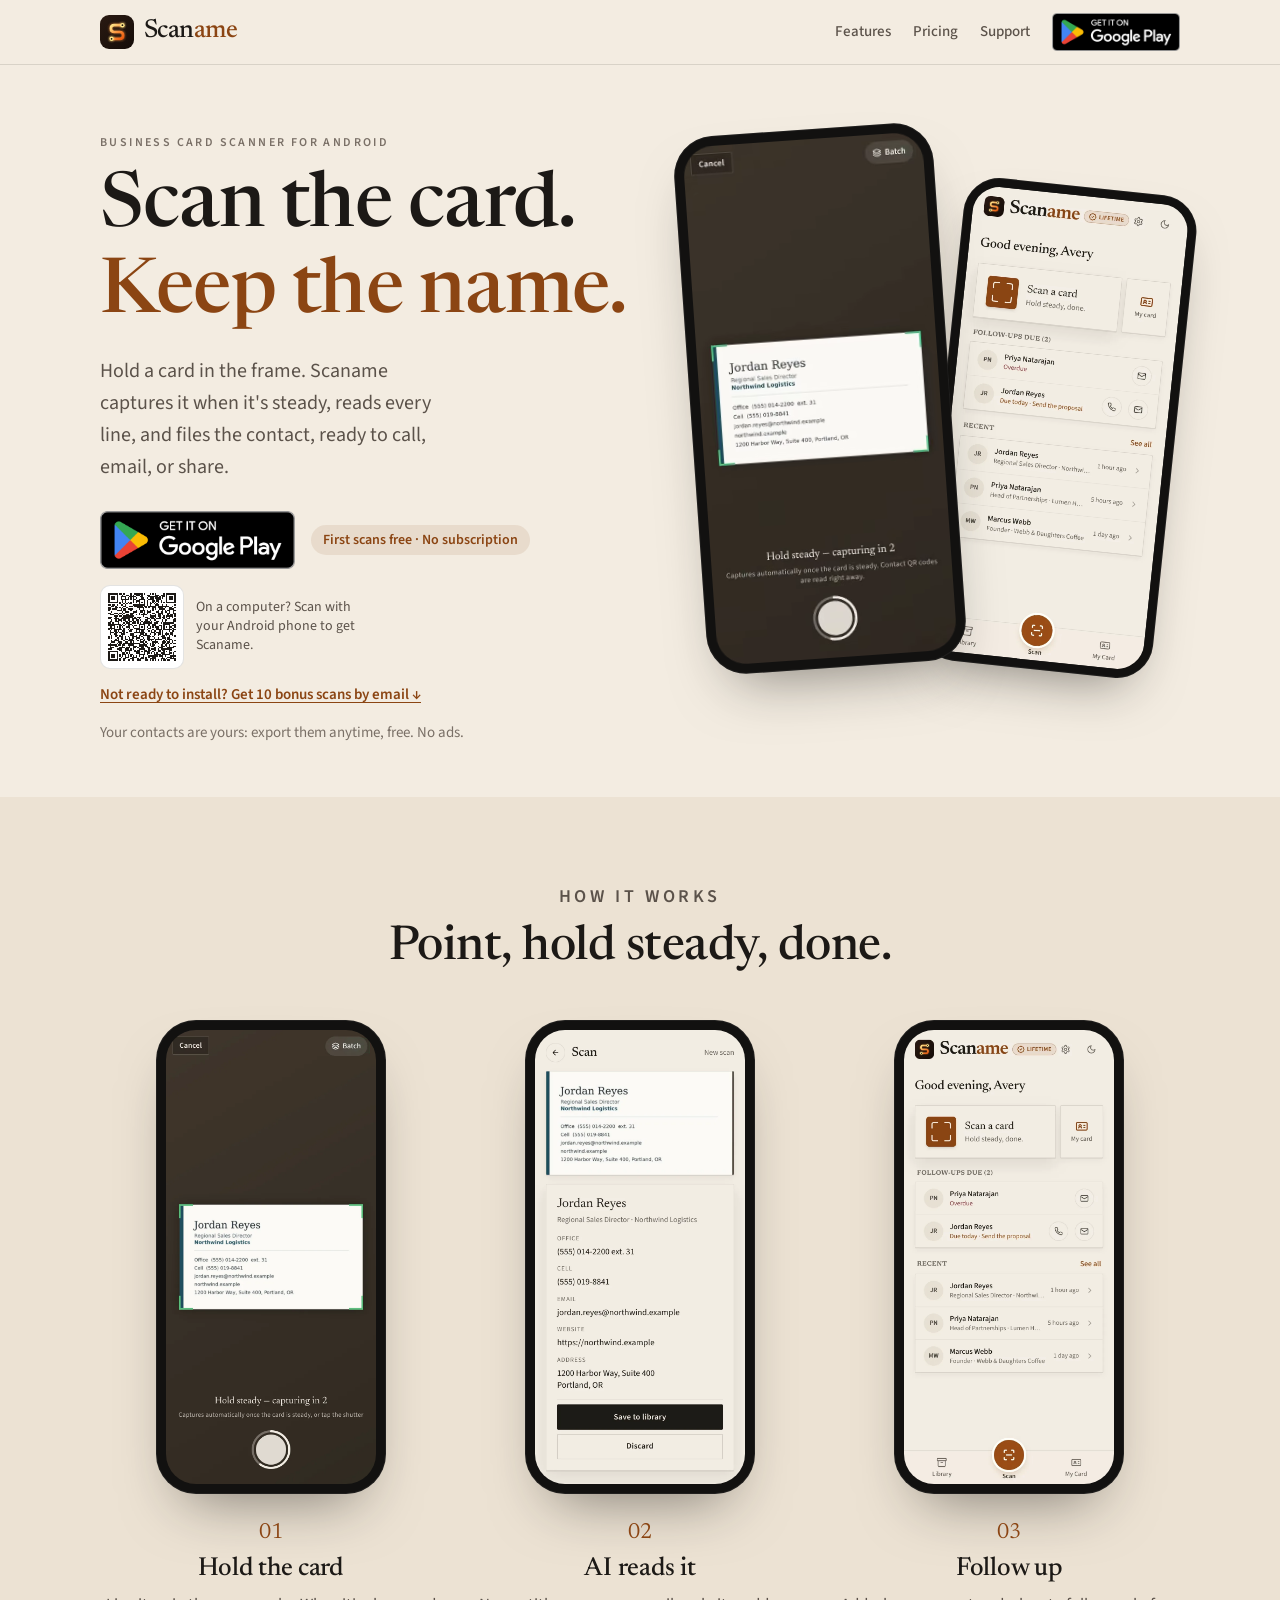
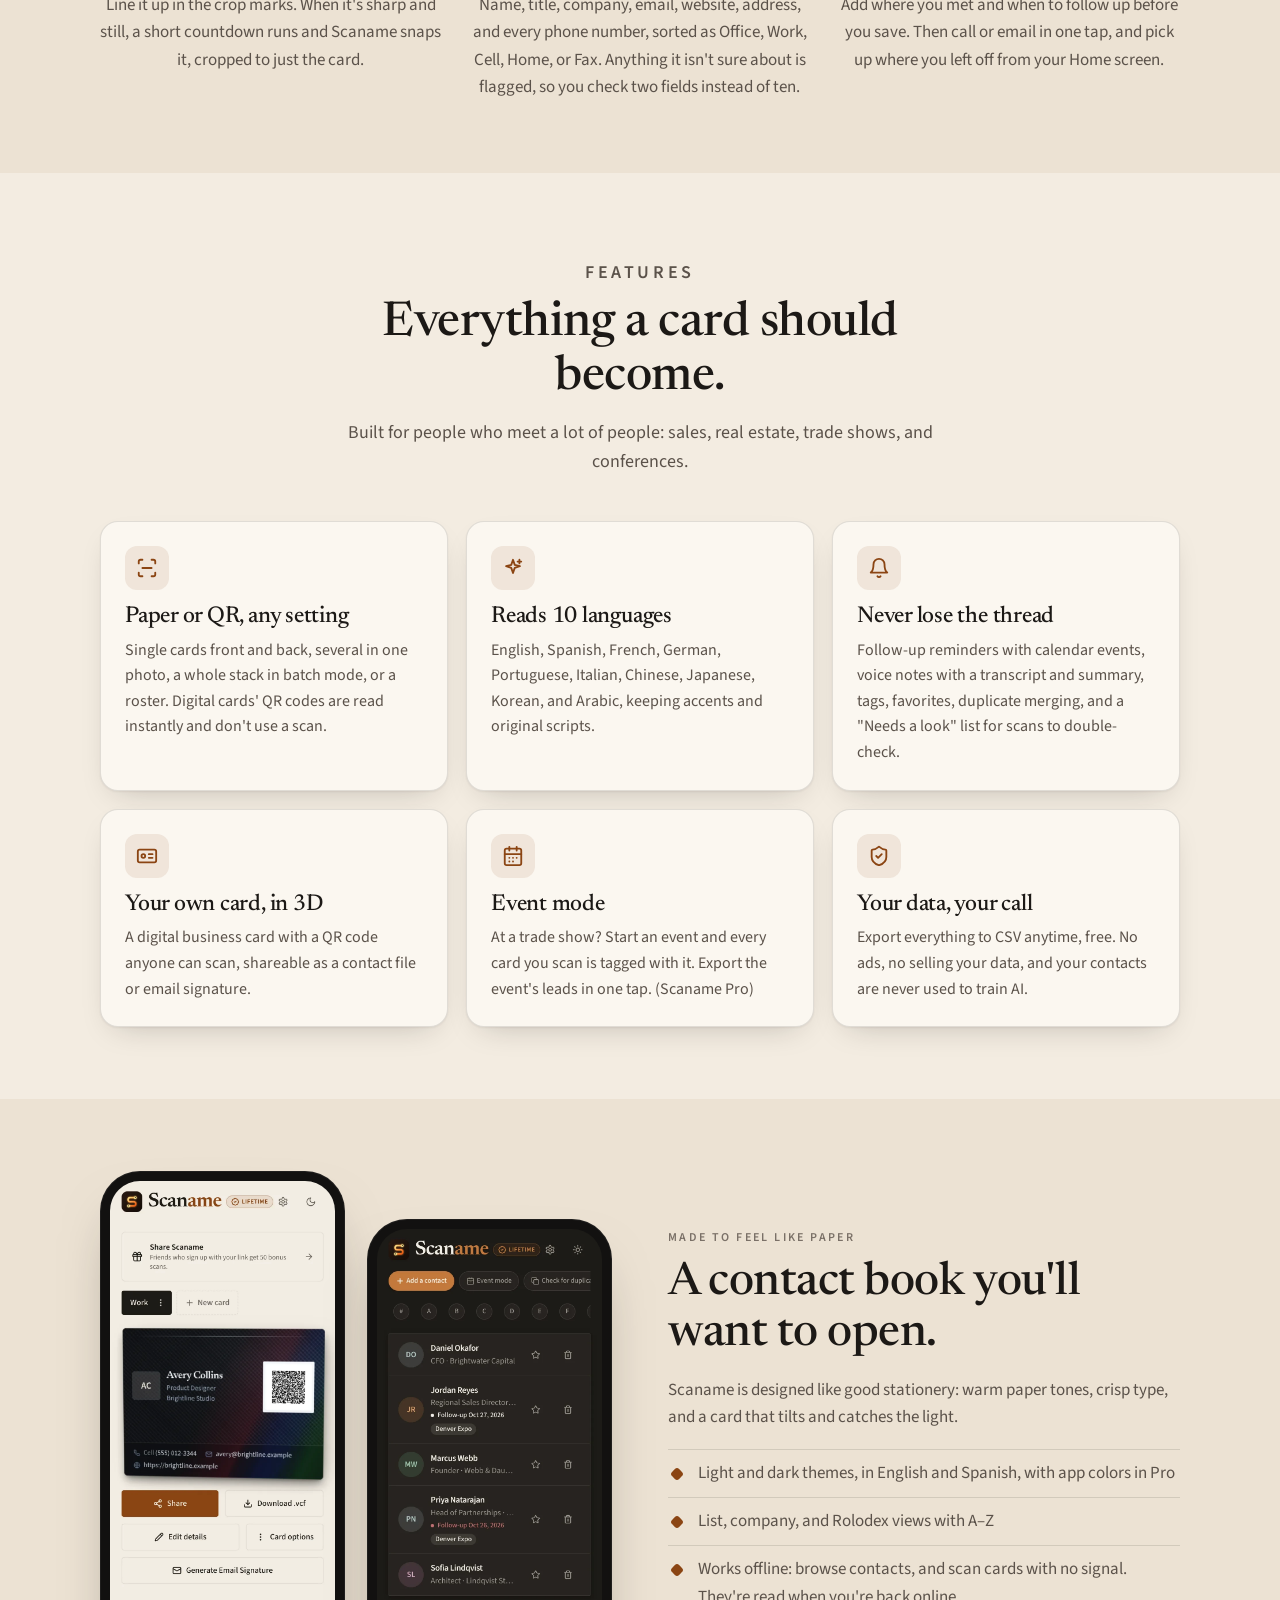
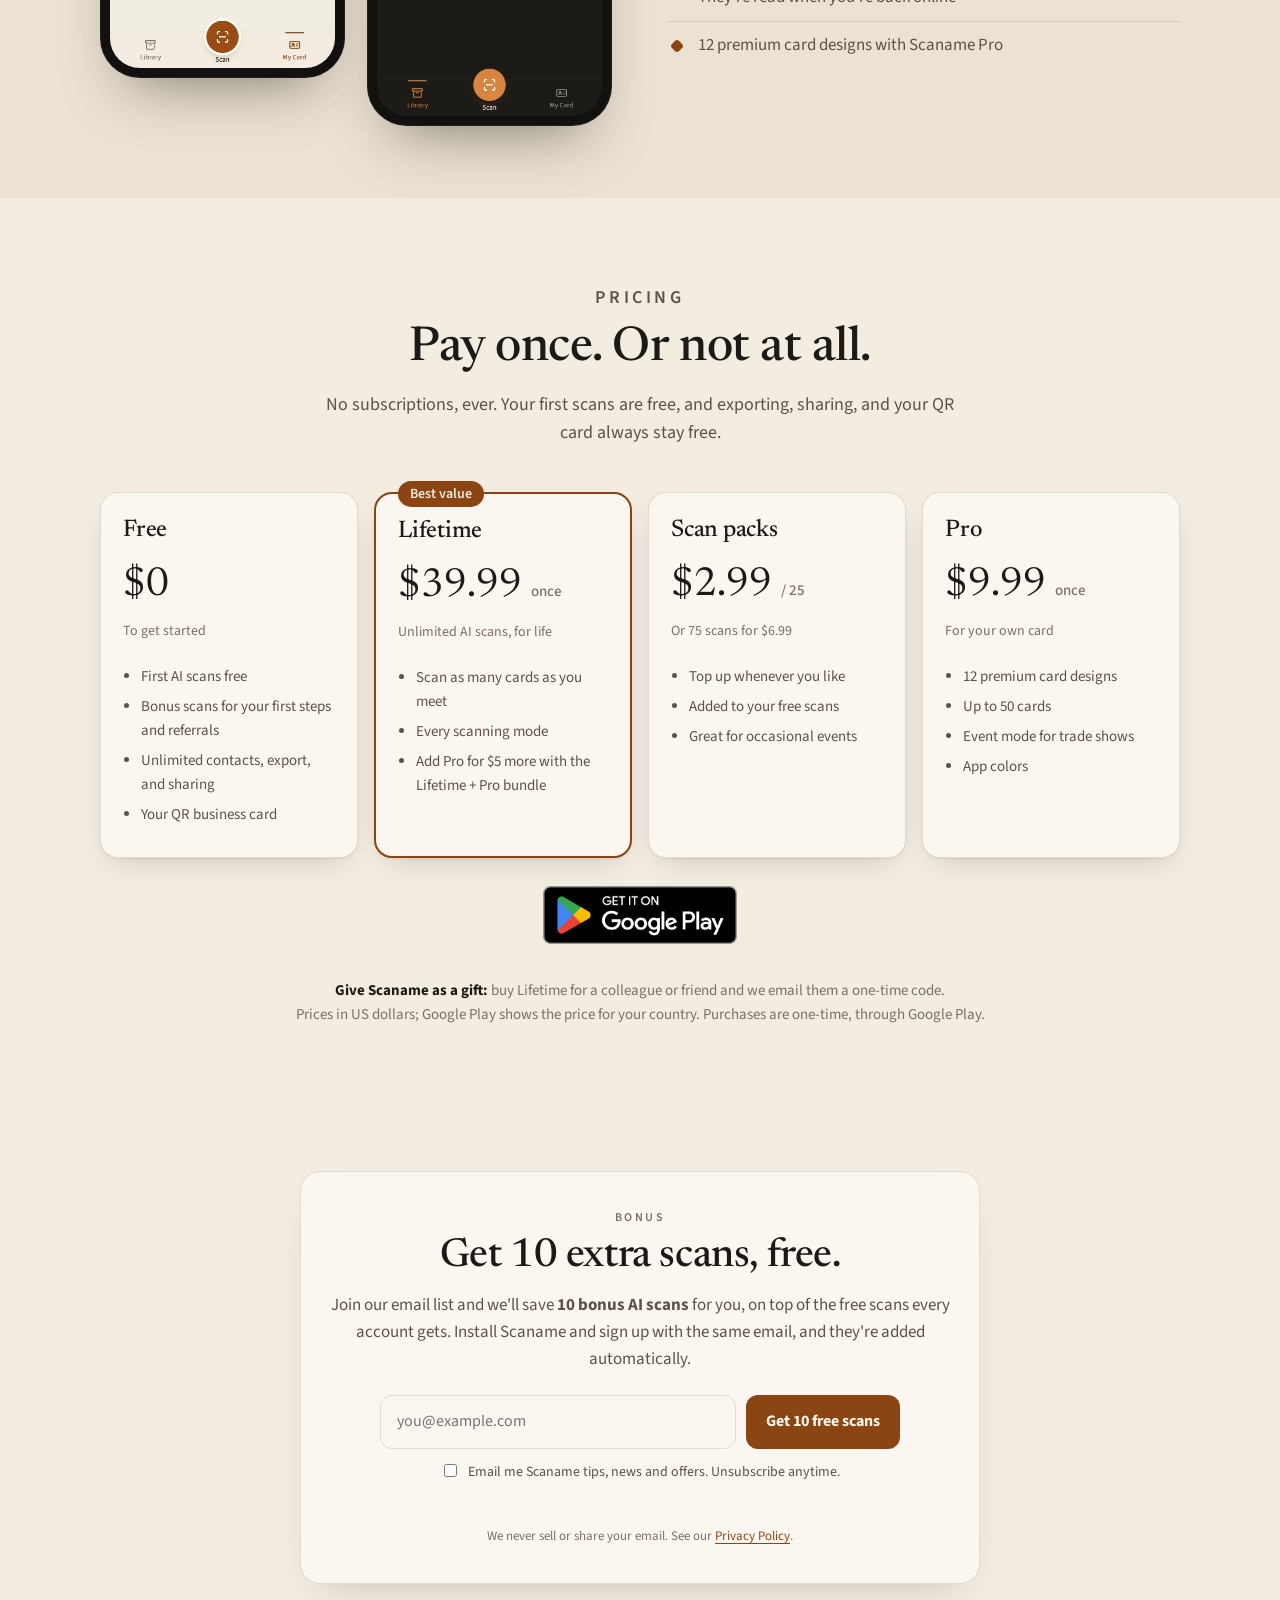
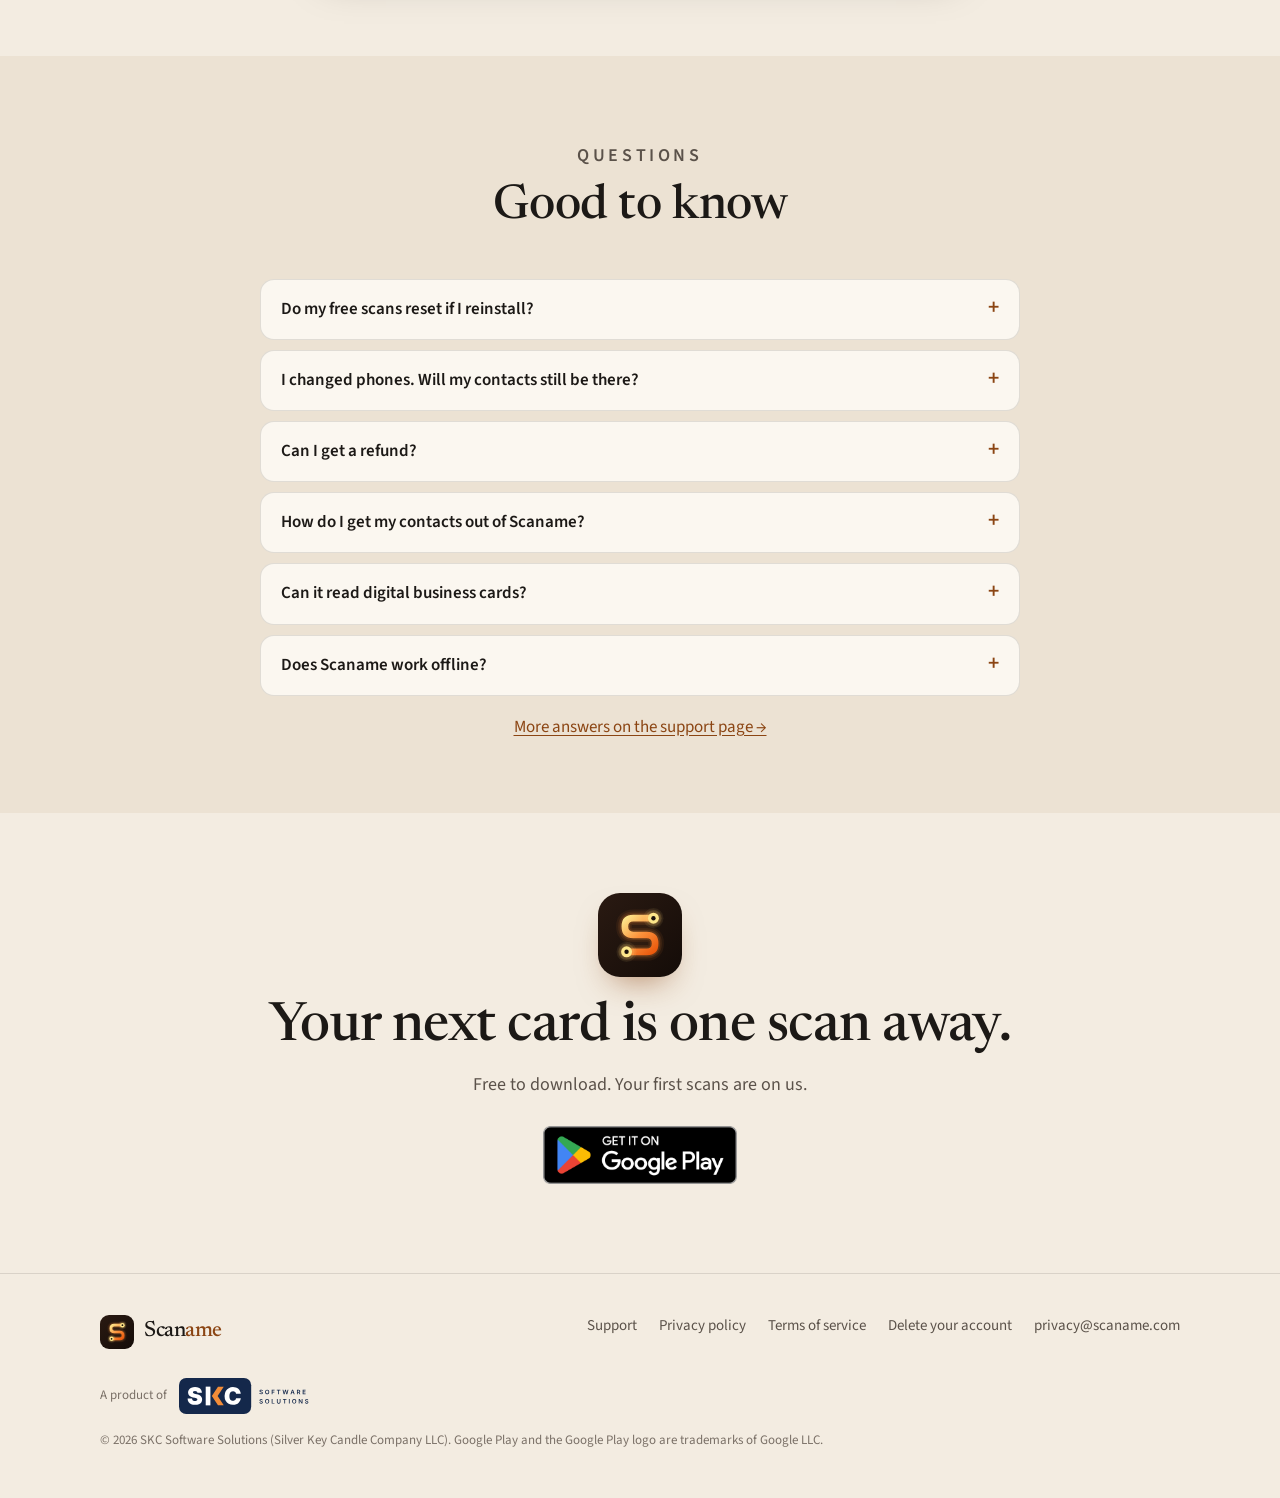
==== commit cf6a766f: "Email list form: 10 bonus scans for joining - Home page: "Get 10 extra scans, free" section (#bonus)" ====
--- a/index.html
+++ b/index.html
@@ -19,7 +19,7 @@
 <link rel="preconnect" href="https://fonts.googleapis.com">
 <link rel="preconnect" href="https://fonts.gstatic.com" crossorigin>
 <link rel="preload" href="https://fonts.googleapis.com/css2?family=Newsreader:opsz,wght@6..72,400;6..72,500&family=Source+Sans+3:wght@400;500;600;700&display=swap" as="style" onload="this.onload=null;this.rel='stylesheet'"><noscript><link rel="stylesheet" href="https://fonts.googleapis.com/css2?family=Newsreader:opsz,wght@6..72,400;6..72,500&family=Source+Sans+3:wght@400;500;600;700&display=swap"></noscript>
-<link rel="stylesheet" href="/assets/site.css?v=4b665f46">
+<link rel="stylesheet" href="/assets/site.css?v=5bd7d743">
 <!-- TikTok Pixel (home page only): measures visits from our TikTok ads and taps on the Google Play button. See privacy.html, "Cookies and tracking". -->
 <script>
 !function (w, d, t) {
@@ -60,6 +60,7 @@
         <span class="pill">First scans free · No subscription</span>
         <div class="qr-get" aria-hidden="true"><img src="/assets/get-app-qr.svg" alt="" width="84" height="84"><span>On a computer? Scan with your Android phone to get Scaname.</span></div>
       </div>
+      <p class="hero-bonus"><a href="#bonus">Not ready to install? Get 10 bonus scans by email &darr;</a></p>
       <p class="ios-note" hidden>Scaname is on Android for now. iPhone is on the way: <a href="mailto:support@scaname.com?subject=Tell%20me%20when%20Scaname%20is%20on%20iPhone">email us</a> and we&#x27;ll let you know.</p>
       <p class="fine">Your contacts are yours: export them anytime, free. No ads.</p>
     </div>
@@ -140,6 +141,27 @@
   </div>
 </section>
 
+<section class="block join" id="bonus">
+  <div class="wrap">
+    <div class="join-card">
+      <p class="eyebrow">Bonus</p>
+      <h2>Get 10 extra scans, free.</h2>
+      <p class="join-lede">Join our email list and we&#x27;ll save <strong>10 bonus AI scans</strong> for you, on top of the free scans every account gets. Install Scaname and sign up with the same email, and they&#x27;re added automatically.</p>
+      <form class="join-form" id="join-form" novalidate>
+        <div class="join-row">
+          <label class="sr" for="join-email">Email address</label>
+          <input id="join-email" name="email" type="email" inputmode="email" autocomplete="email" placeholder="you@example.com" required>
+          <button type="submit">Get 10 free scans</button>
+        </div>
+        <input class="hp" type="text" name="company" tabindex="-1" autocomplete="off" aria-hidden="true">
+        <label class="join-consent"><input id="join-consent" type="checkbox" required> <span id="join-consent-text">Email me Scaname tips, news and offers. Unsubscribe anytime.</span></label>
+        <p class="join-msg" id="join-msg" role="status" aria-live="polite"></p>
+      </form>
+      <p class="join-fine">We never sell or share your email. See our <a href="/privacy">Privacy Policy</a>.</p>
+    </div>
+  </div>
+</section>
+
 <section class="block alt">
   <div class="wrap">
     <div class="section-head"><p class="eyebrow">Questions</p><h2>Good to know</h2></div>
@@ -185,6 +207,6 @@
     <p class="legal">© 2026 SKC Software Solutions (Silver Key Candle Company LLC). Google Play and the Google Play logo are trademarks of Google LLC.</p>
   </div>
 </footer>
-<script src="/assets/site.js?v=2242529c" defer></script>
+<script src="/assets/site.js?v=e33831dd" defer></script>
 </body>
 </html>
--- a/assets/site.css
+++ b/assets/site.css
@@ -270,3 +270,26 @@
   padding: 9px 18px; border-radius: 999px; flex-shrink: 0;
 }
 .get-bar-close { background: none; border: 0; color: var(--ink-soft); font-size: 24px; line-height: 1; padding: 4px 6px; cursor: pointer; }
+
+/* Email list (#bonus): 10 bonus scans for joining. */
+.sr { position: absolute; width: 1px; height: 1px; overflow: hidden; clip: rect(0 0 0 0); white-space: nowrap; }
+.hero-bonus { margin-top: 14px; font-size: 15px; }
+.hero-bonus a { font-weight: 600; }
+.join-card { max-width: 680px; margin: 0 auto; text-align: center; background: var(--card); border: 1px solid var(--line); border-radius: 20px; padding: 36px 28px; box-shadow: 0 18px 40px -24px rgba(0,0,0,.25); }
+.join-card h2 { font-size: clamp(28px, 4vw, 40px); margin-top: 8px; }
+.join-lede { margin-top: 12px; color: var(--ink-soft); font-size: 17px; }
+.join-form { margin-top: 22px; }
+.join-row { display: flex; gap: 10px; max-width: 520px; margin: 0 auto; }
+.join-row input { flex: 1; min-width: 0; font: inherit; font-size: 16px; padding: 13px 16px; border-radius: 12px; border: 1px solid var(--line); background: transparent; color: var(--ink); }
+.join-row button { font: inherit; font-weight: 700; font-size: 16px; padding: 13px 20px; border-radius: 12px; border: 0; background: var(--rust); color: #fff8ee; cursor: pointer; white-space: nowrap; }
+.join-row button:disabled { opacity: .6; cursor: default; }
+.join-consent { display: flex; gap: 8px; justify-content: center; align-items: flex-start; margin-top: 12px; font-size: 14px; color: var(--ink-soft); text-align: left; }
+.join-consent input { margin-top: 3px; }
+.join-msg { margin-top: 12px; font-size: 15px; font-weight: 600; min-height: 1.4em; }
+.join-msg.ok { color: #1f7a4a; }
+.join-msg.err { color: #b3261e; }
+.join-fine { margin-top: 10px; font-size: 13px; color: var(--muted); }
+.join-row[hidden], .join-consent[hidden] { display: none; }
+.hp { position: absolute; left: -9999px; width: 1px; height: 1px; opacity: 0; }
+@media (max-width: 560px) { .join-row { flex-direction: column; } }
+@media (prefers-color-scheme: dark) { .join-msg.ok { color: #5fd49a; } .join-msg.err { color: #ff8a80; } }
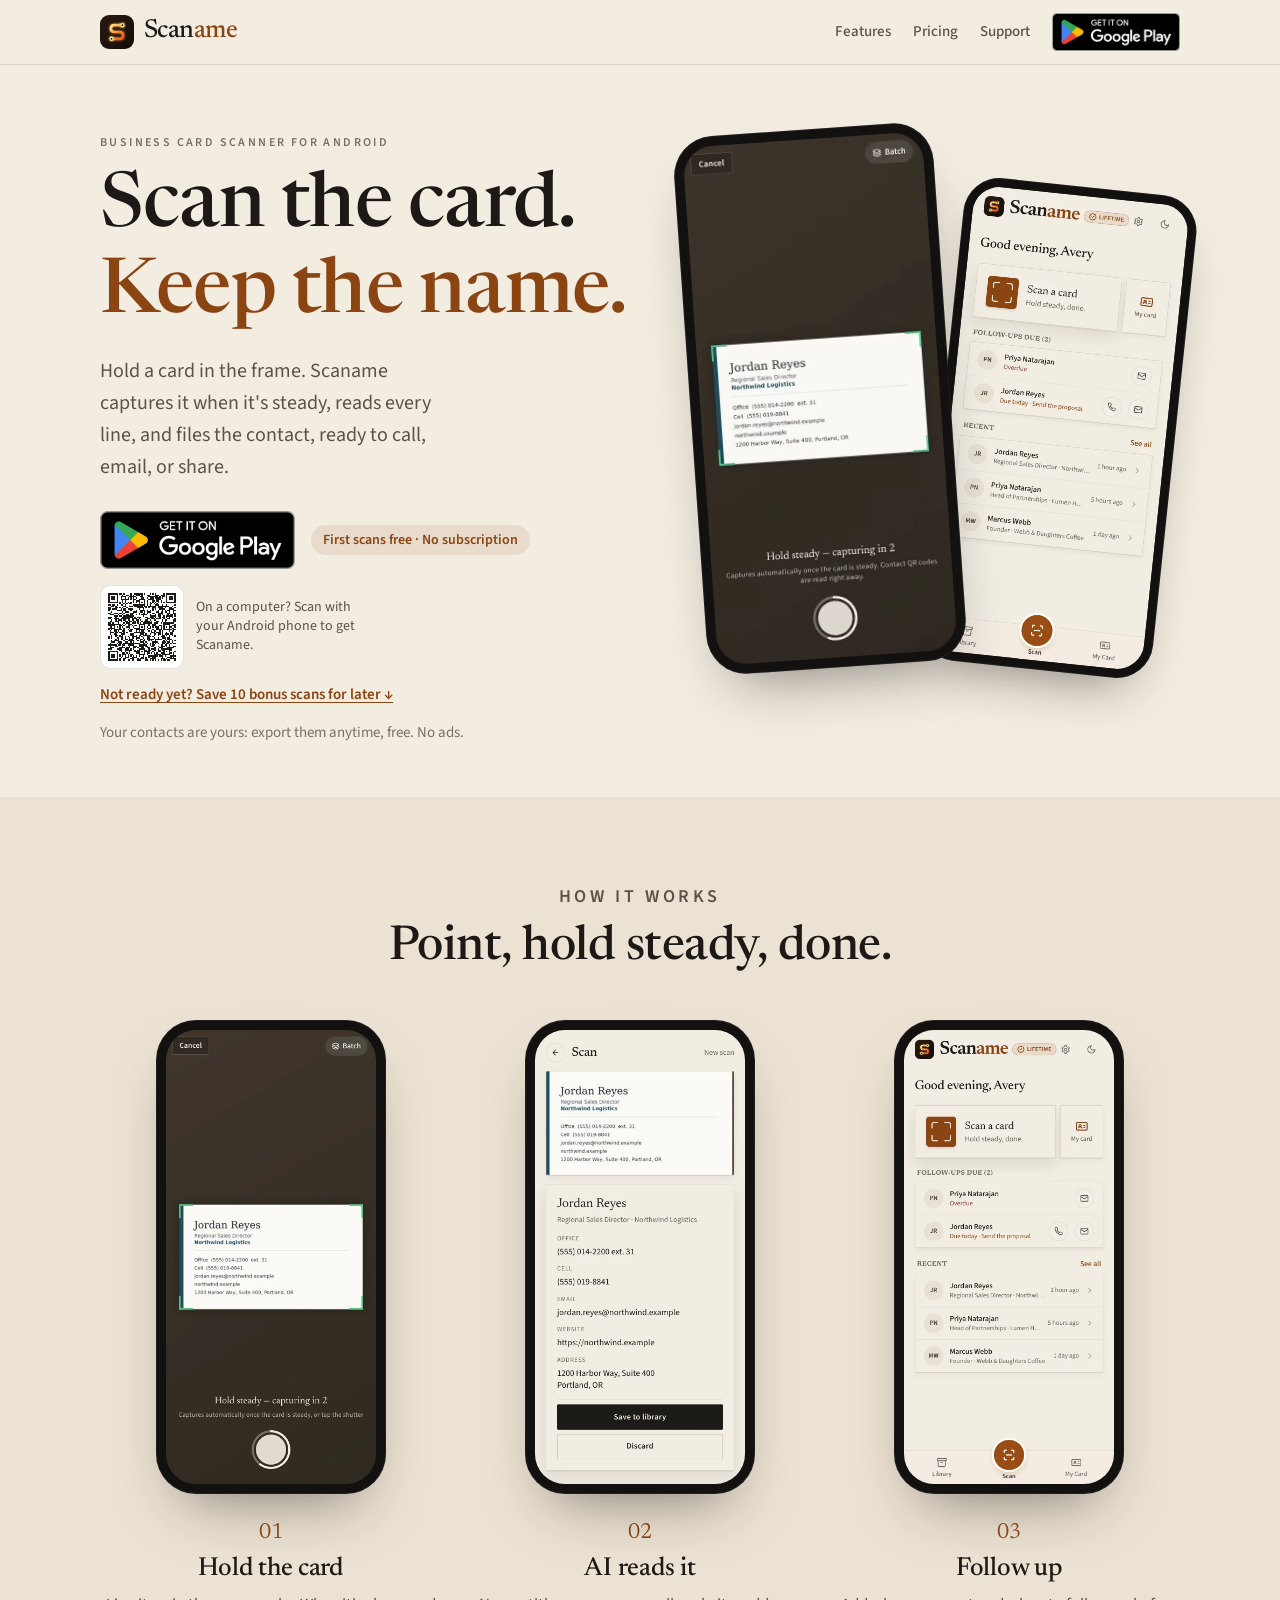
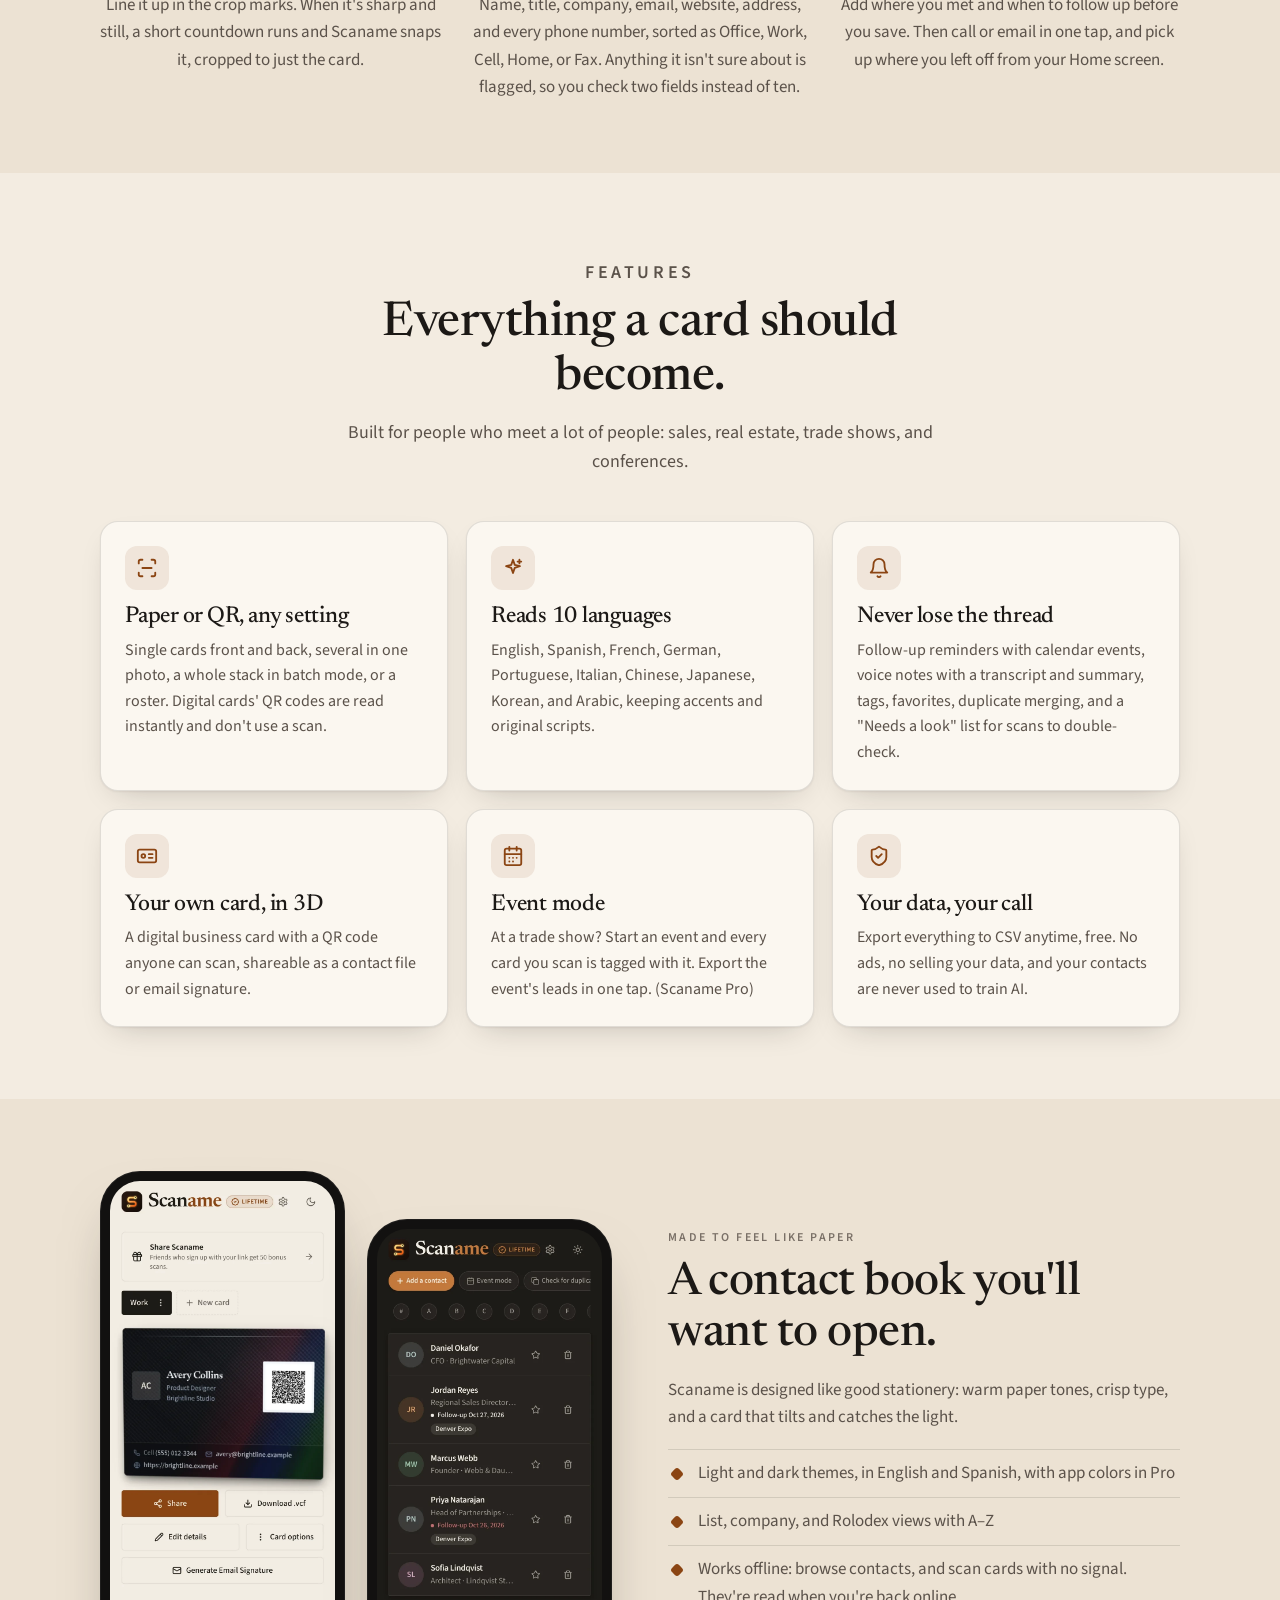
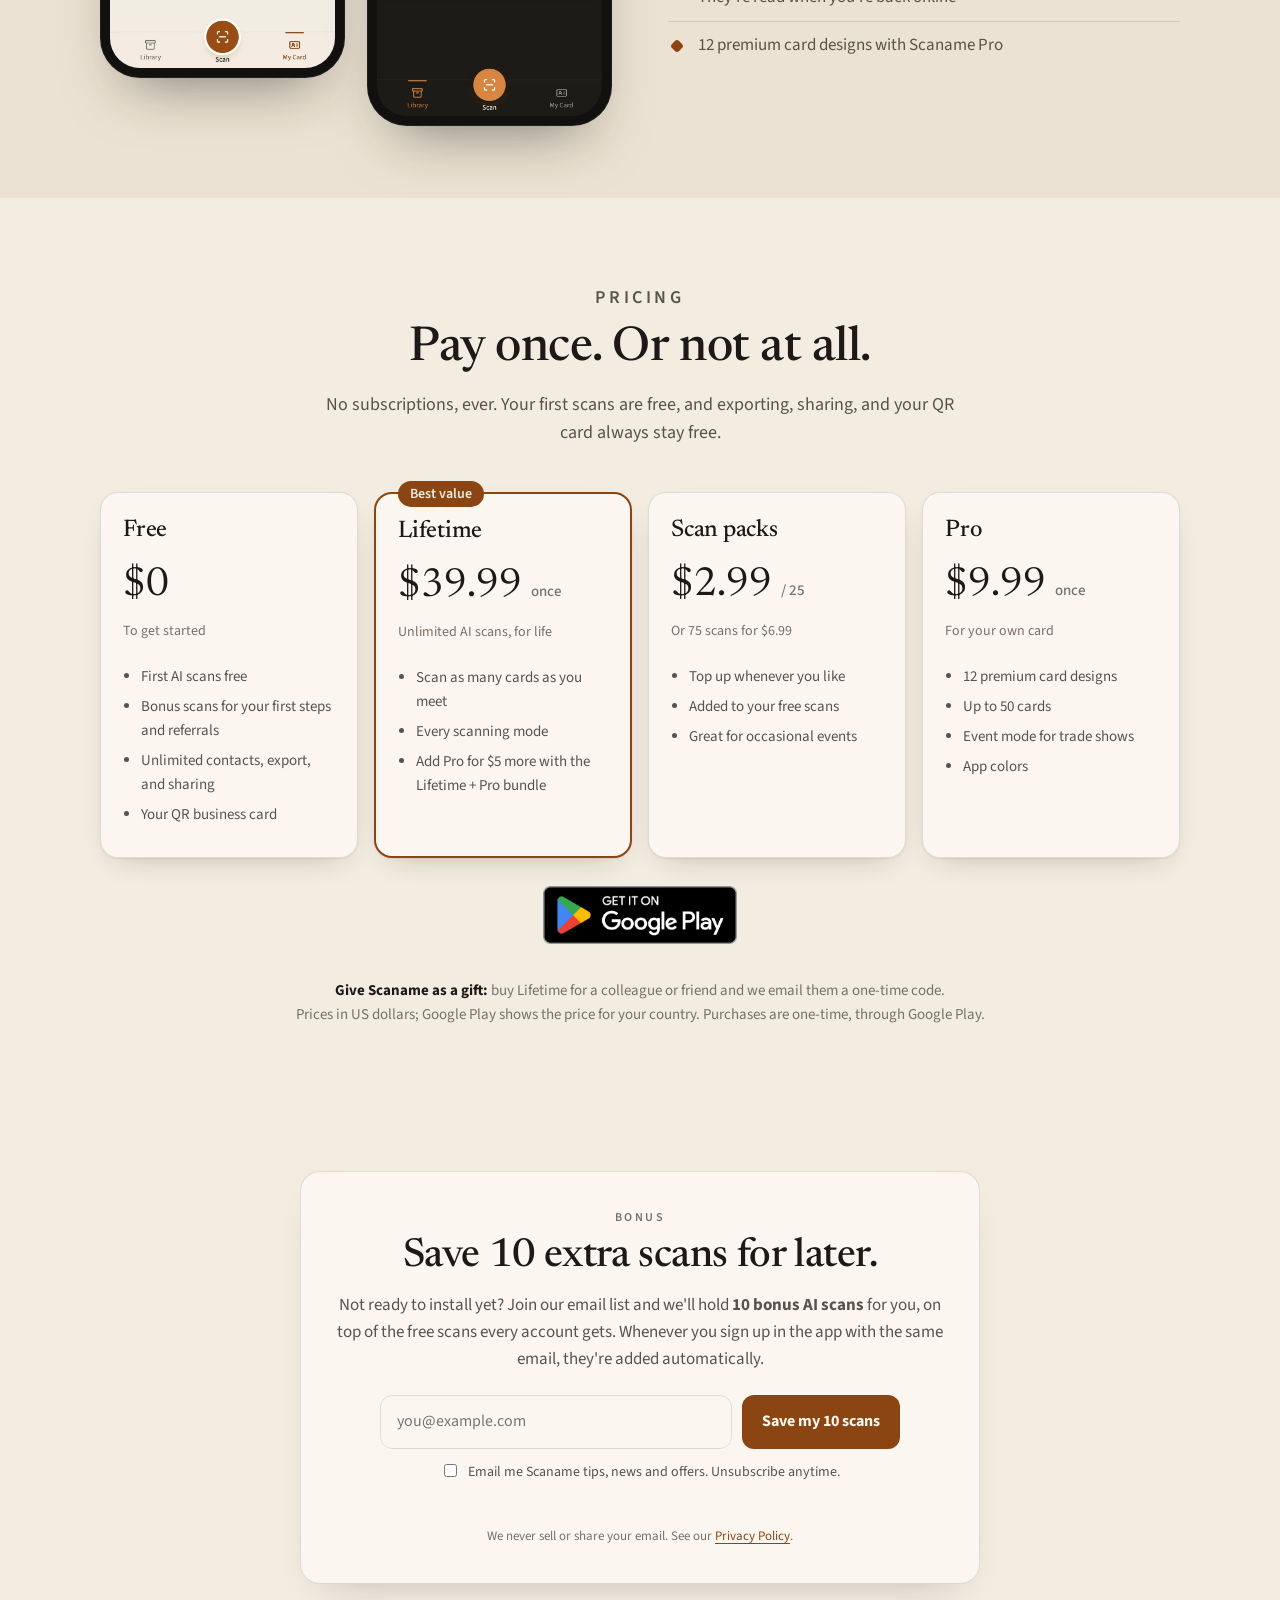
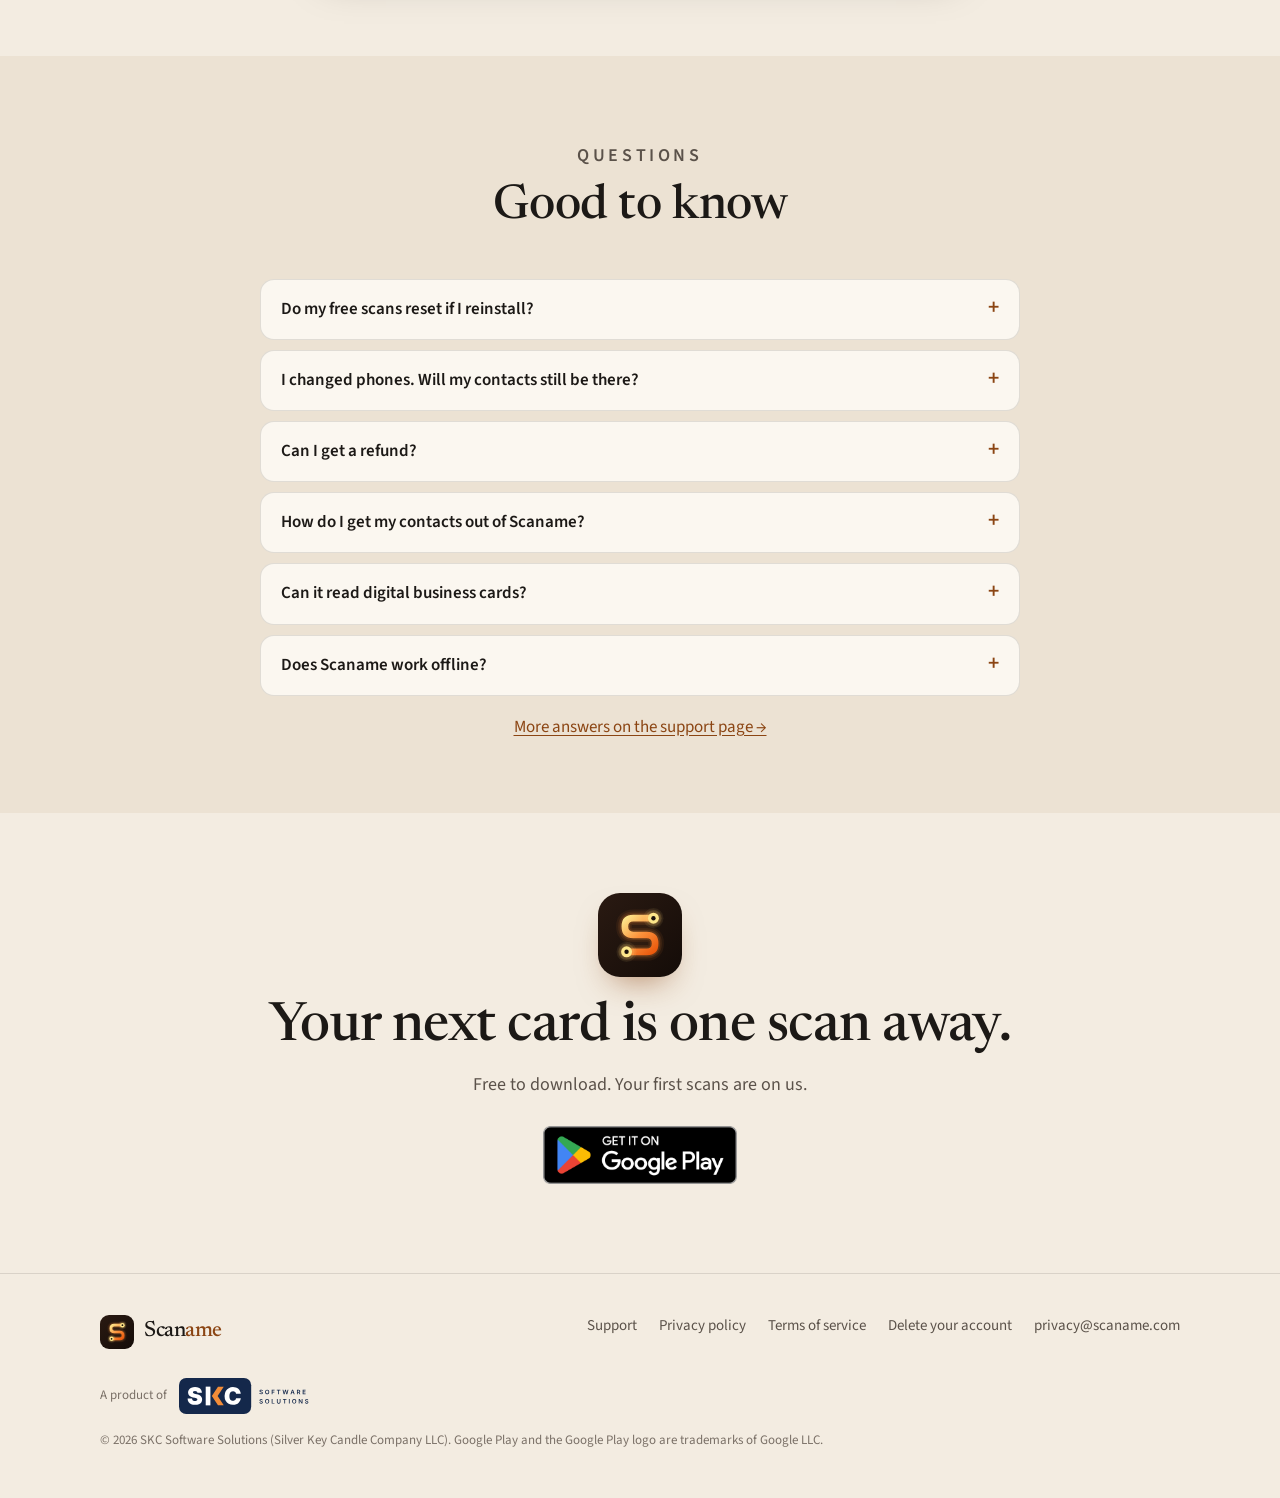
==== commit 0dd138b9: "Email list copy: "save 10 scans for later" The hero link invites people who aren't ready to install," ====
--- a/index.html
+++ b/index.html
@@ -60,7 +60,7 @@
         <span class="pill">First scans free · No subscription</span>
         <div class="qr-get" aria-hidden="true"><img src="/assets/get-app-qr.svg" alt="" width="84" height="84"><span>On a computer? Scan with your Android phone to get Scaname.</span></div>
       </div>
-      <p class="hero-bonus"><a href="#bonus">Not ready to install? Get 10 bonus scans by email &darr;</a></p>
+      <p class="hero-bonus"><a href="#bonus">Not ready yet? Save 10 bonus scans for later &darr;</a></p>
       <p class="ios-note" hidden>Scaname is on Android for now. iPhone is on the way: <a href="mailto:support@scaname.com?subject=Tell%20me%20when%20Scaname%20is%20on%20iPhone">email us</a> and we&#x27;ll let you know.</p>
       <p class="fine">Your contacts are yours: export them anytime, free. No ads.</p>
     </div>
@@ -145,13 +145,13 @@
   <div class="wrap">
     <div class="join-card">
       <p class="eyebrow">Bonus</p>
-      <h2>Get 10 extra scans, free.</h2>
-      <p class="join-lede">Join our email list and we&#x27;ll save <strong>10 bonus AI scans</strong> for you, on top of the free scans every account gets. Install Scaname and sign up with the same email, and they&#x27;re added automatically.</p>
+      <h2>Save 10 extra scans for later.</h2>
+      <p class="join-lede">Not ready to install yet? Join our email list and we&#x27;ll hold <strong>10 bonus AI scans</strong> for you, on top of the free scans every account gets. Whenever you sign up in the app with the same email, they&#x27;re added automatically.</p>
       <form class="join-form" id="join-form" novalidate>
         <div class="join-row">
           <label class="sr" for="join-email">Email address</label>
           <input id="join-email" name="email" type="email" inputmode="email" autocomplete="email" placeholder="you@example.com" required>
-          <button type="submit">Get 10 free scans</button>
+          <button type="submit">Save my 10 scans</button>
         </div>
         <input class="hp" type="text" name="company" tabindex="-1" autocomplete="off" aria-hidden="true">
         <label class="join-consent"><input id="join-consent" type="checkbox" required> <span id="join-consent-text">Email me Scaname tips, news and offers. Unsubscribe anytime.</span></label>
@@ -207,6 +207,6 @@
     <p class="legal">© 2026 SKC Software Solutions (Silver Key Candle Company LLC). Google Play and the Google Play logo are trademarks of Google LLC.</p>
   </div>
 </footer>
-<script src="/assets/site.js?v=e33831dd" defer></script>
+<script src="/assets/site.js?v=b9bdca4c" defer></script>
 </body>
 </html>
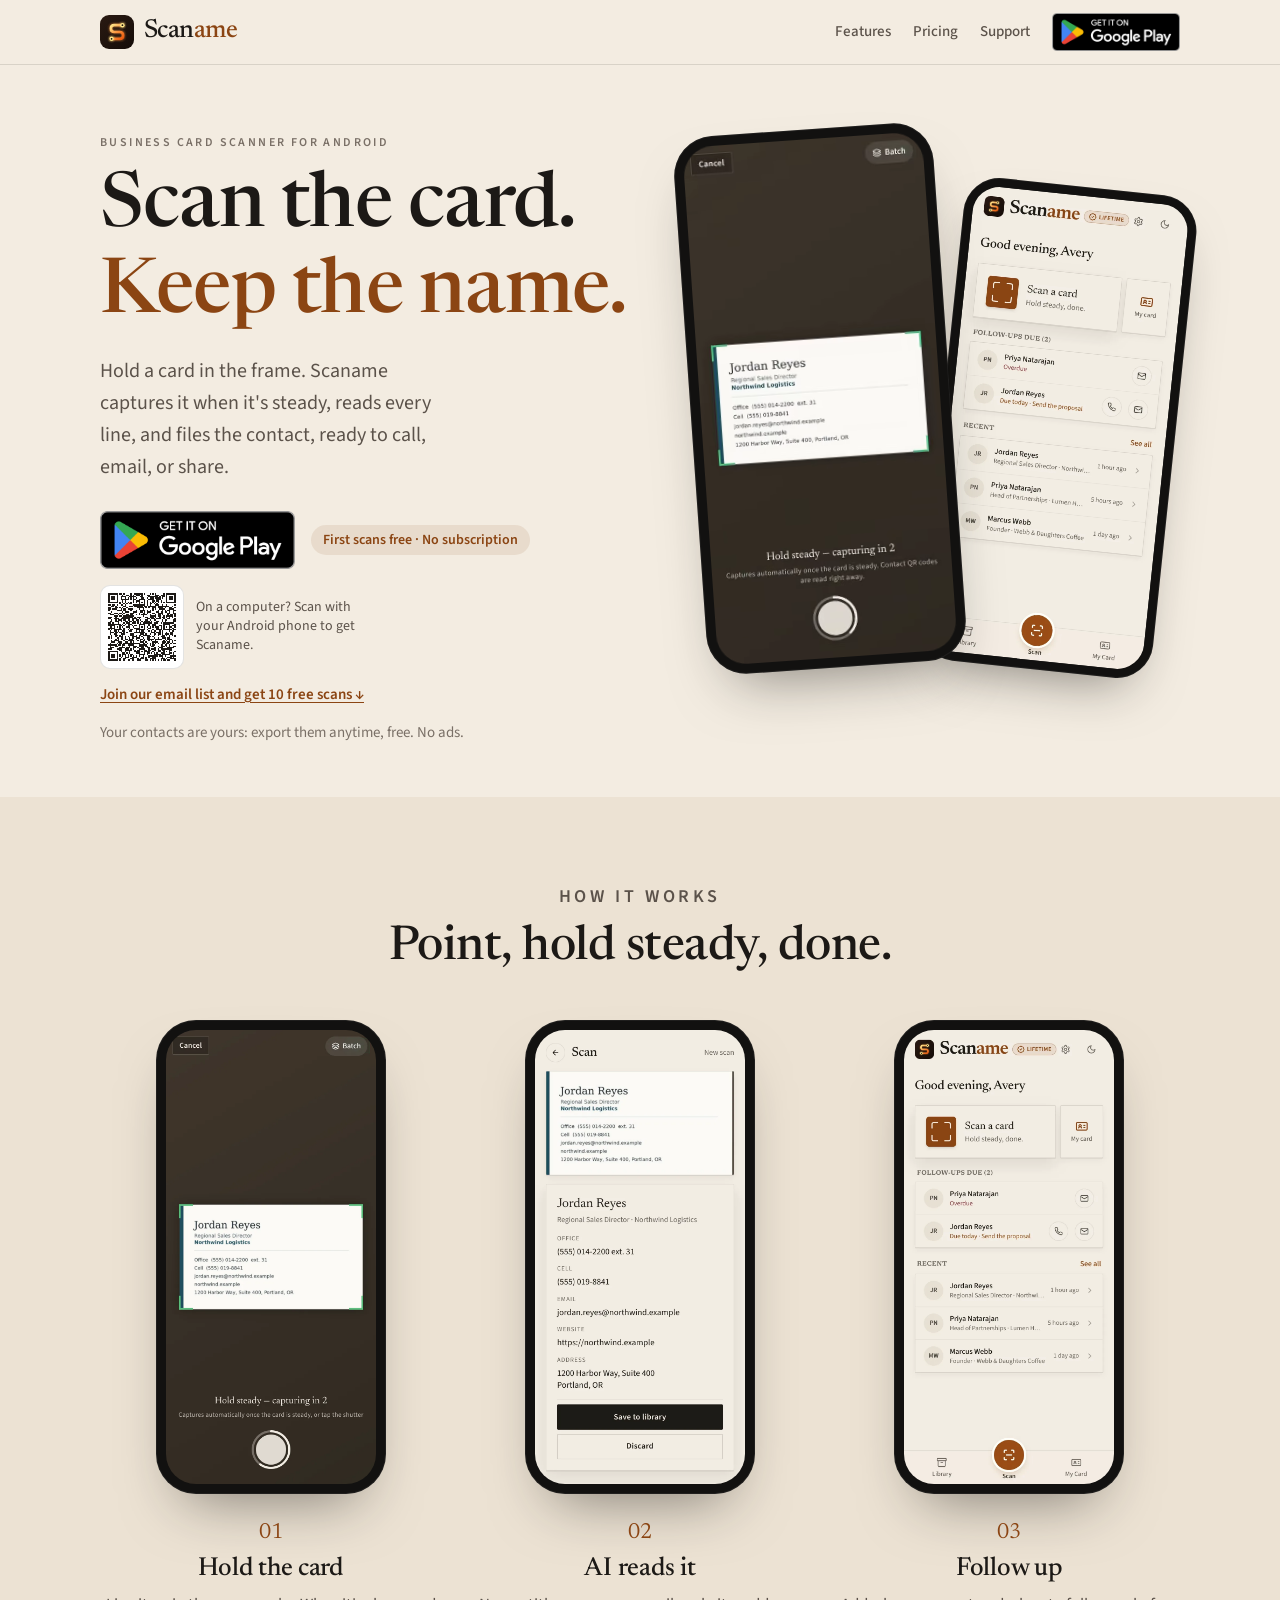
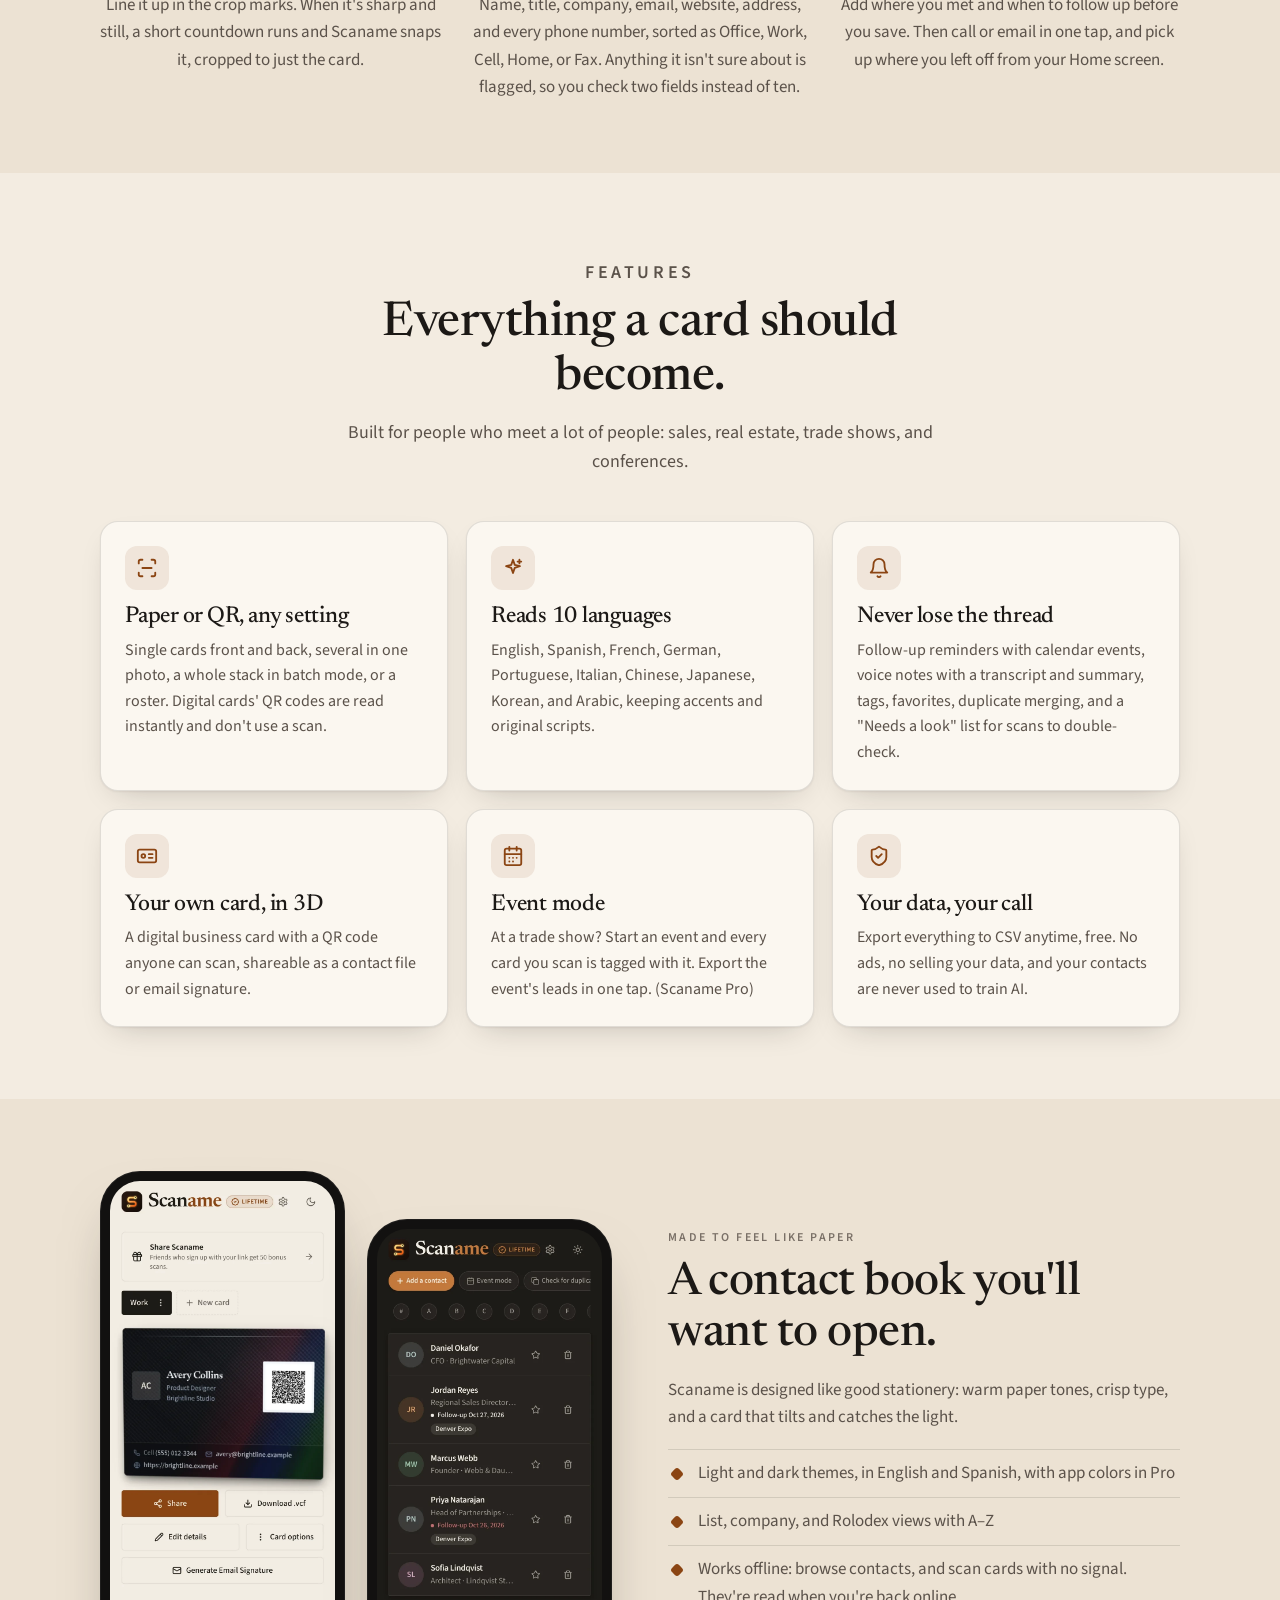
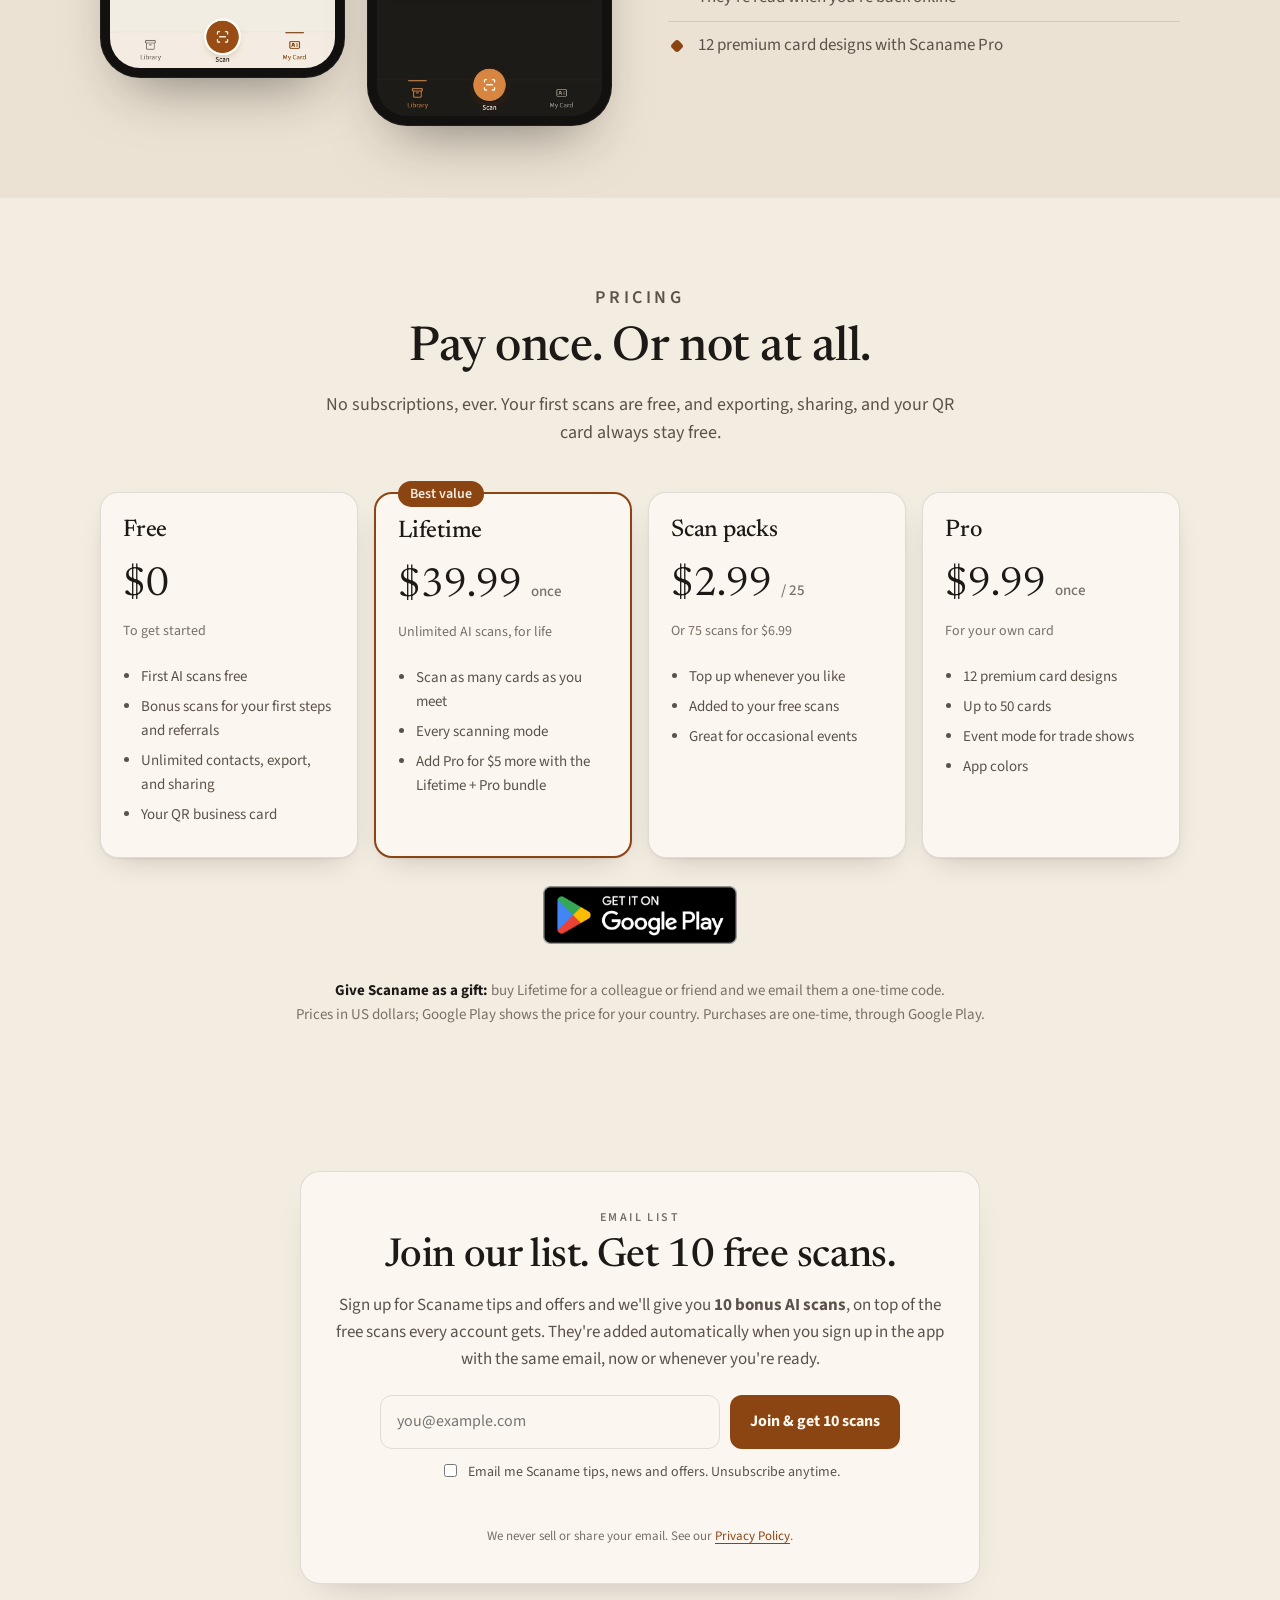
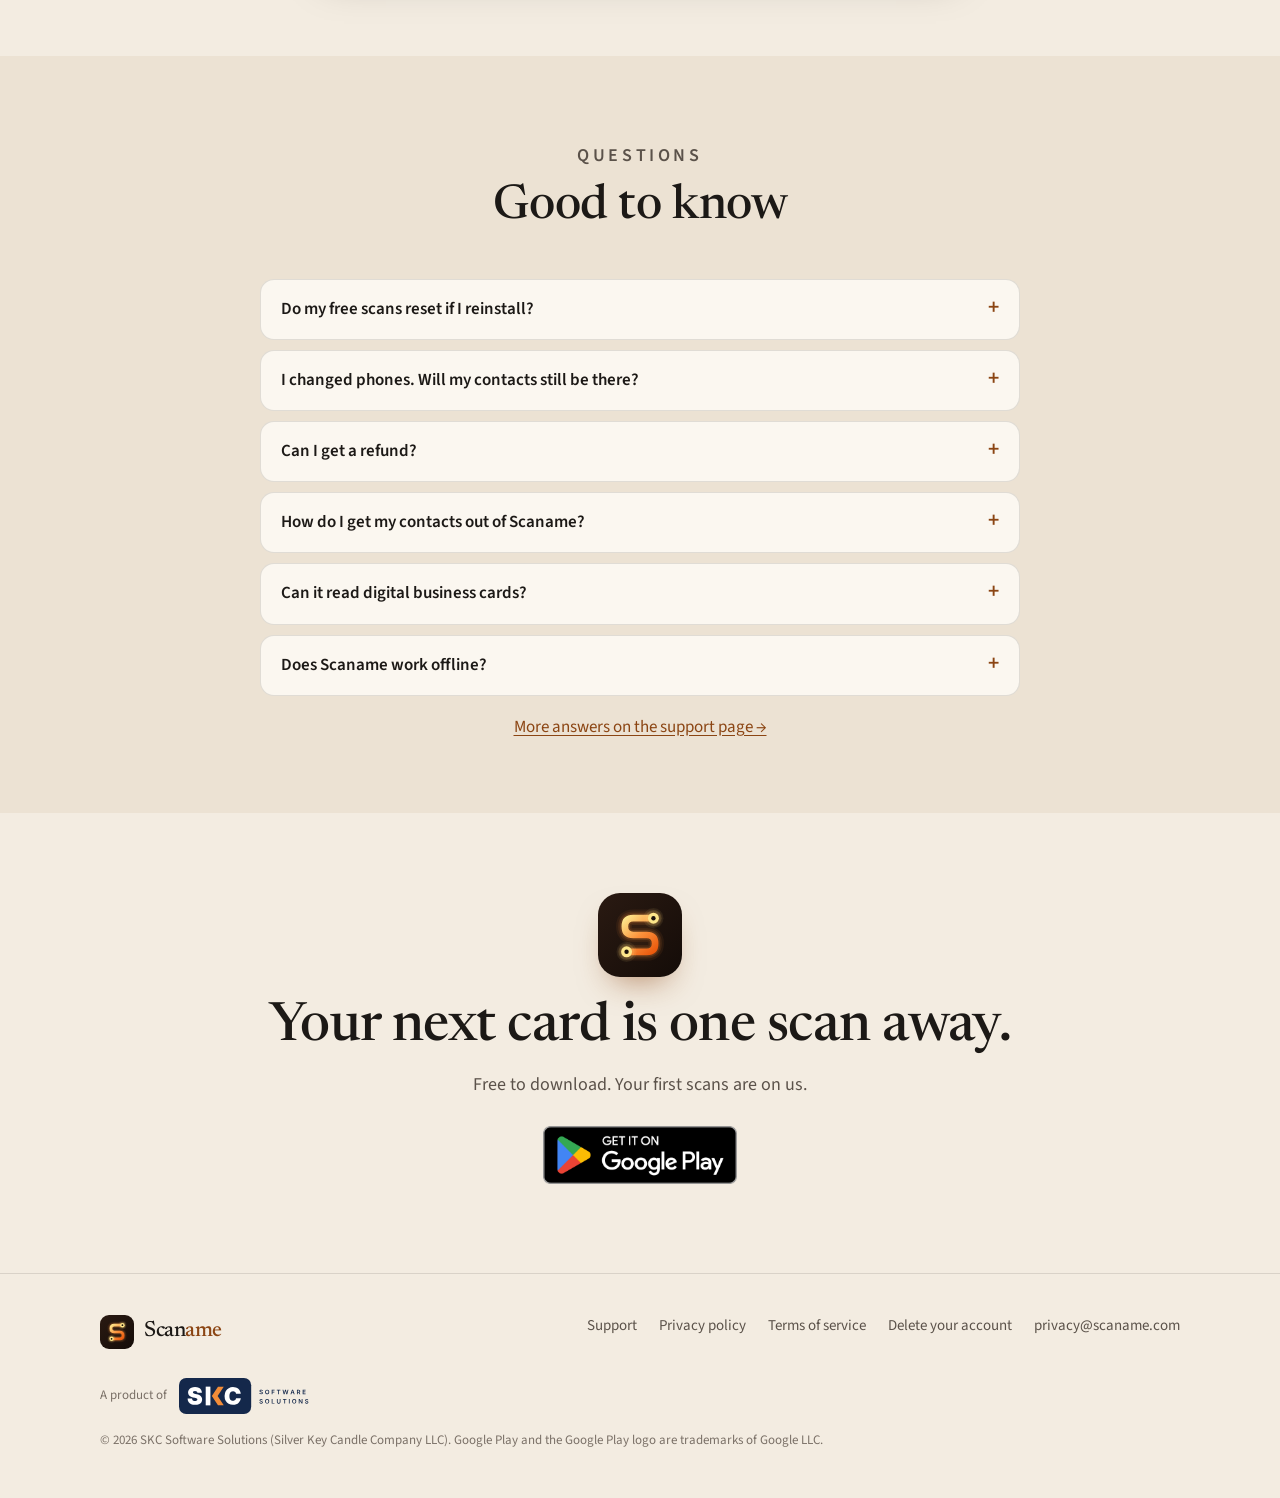
==== commit 6d016e9d: "Email list copy: lead with "join our list, get 10 free scans" The offer is a sign-up for the email l" ====
--- a/index.html
+++ b/index.html
@@ -60,7 +60,7 @@
         <span class="pill">First scans free · No subscription</span>
         <div class="qr-get" aria-hidden="true"><img src="/assets/get-app-qr.svg" alt="" width="84" height="84"><span>On a computer? Scan with your Android phone to get Scaname.</span></div>
       </div>
-      <p class="hero-bonus"><a href="#bonus">Not ready yet? Save 10 bonus scans for later &darr;</a></p>
+      <p class="hero-bonus"><a href="#bonus">Join our email list and get 10 free scans &darr;</a></p>
       <p class="ios-note" hidden>Scaname is on Android for now. iPhone is on the way: <a href="mailto:support@scaname.com?subject=Tell%20me%20when%20Scaname%20is%20on%20iPhone">email us</a> and we&#x27;ll let you know.</p>
       <p class="fine">Your contacts are yours: export them anytime, free. No ads.</p>
     </div>
@@ -144,14 +144,14 @@
 <section class="block join" id="bonus">
   <div class="wrap">
     <div class="join-card">
-      <p class="eyebrow">Bonus</p>
-      <h2>Save 10 extra scans for later.</h2>
-      <p class="join-lede">Not ready to install yet? Join our email list and we&#x27;ll hold <strong>10 bonus AI scans</strong> for you, on top of the free scans every account gets. Whenever you sign up in the app with the same email, they&#x27;re added automatically.</p>
+      <p class="eyebrow">Email list</p>
+      <h2>Join our list. Get 10 free scans.</h2>
+      <p class="join-lede">Sign up for Scaname tips and offers and we&#x27;ll give you <strong>10 bonus AI scans</strong>, on top of the free scans every account gets. They&#x27;re added automatically when you sign up in the app with the same email, now or whenever you&#x27;re ready.</p>
       <form class="join-form" id="join-form" novalidate>
         <div class="join-row">
           <label class="sr" for="join-email">Email address</label>
           <input id="join-email" name="email" type="email" inputmode="email" autocomplete="email" placeholder="you@example.com" required>
-          <button type="submit">Save my 10 scans</button>
+          <button type="submit">Join &amp; get 10 scans</button>
         </div>
         <input class="hp" type="text" name="company" tabindex="-1" autocomplete="off" aria-hidden="true">
         <label class="join-consent"><input id="join-consent" type="checkbox" required> <span id="join-consent-text">Email me Scaname tips, news and offers. Unsubscribe anytime.</span></label>
@@ -207,6 +207,6 @@
     <p class="legal">© 2026 SKC Software Solutions (Silver Key Candle Company LLC). Google Play and the Google Play logo are trademarks of Google LLC.</p>
   </div>
 </footer>
-<script src="/assets/site.js?v=b9bdca4c" defer></script>
+<script src="/assets/site.js?v=4e258389" defer></script>
 </body>
 </html>
